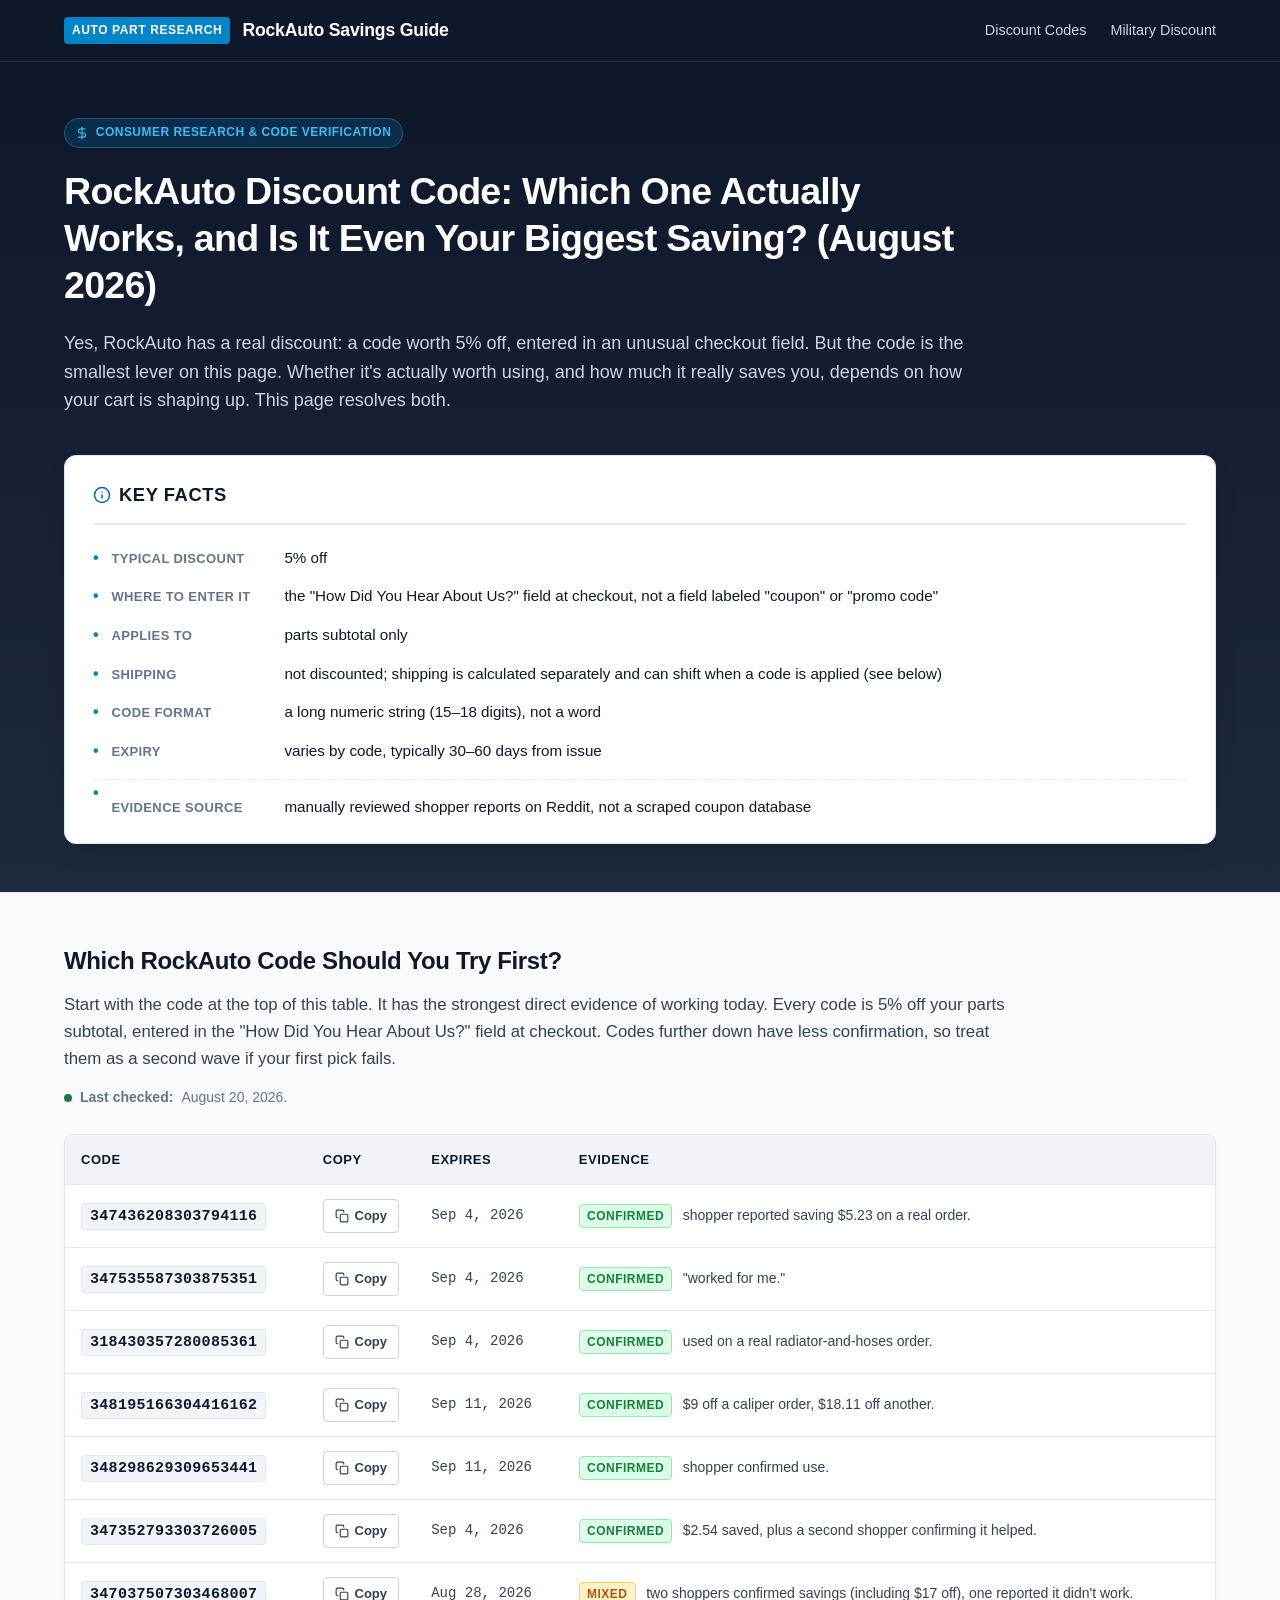
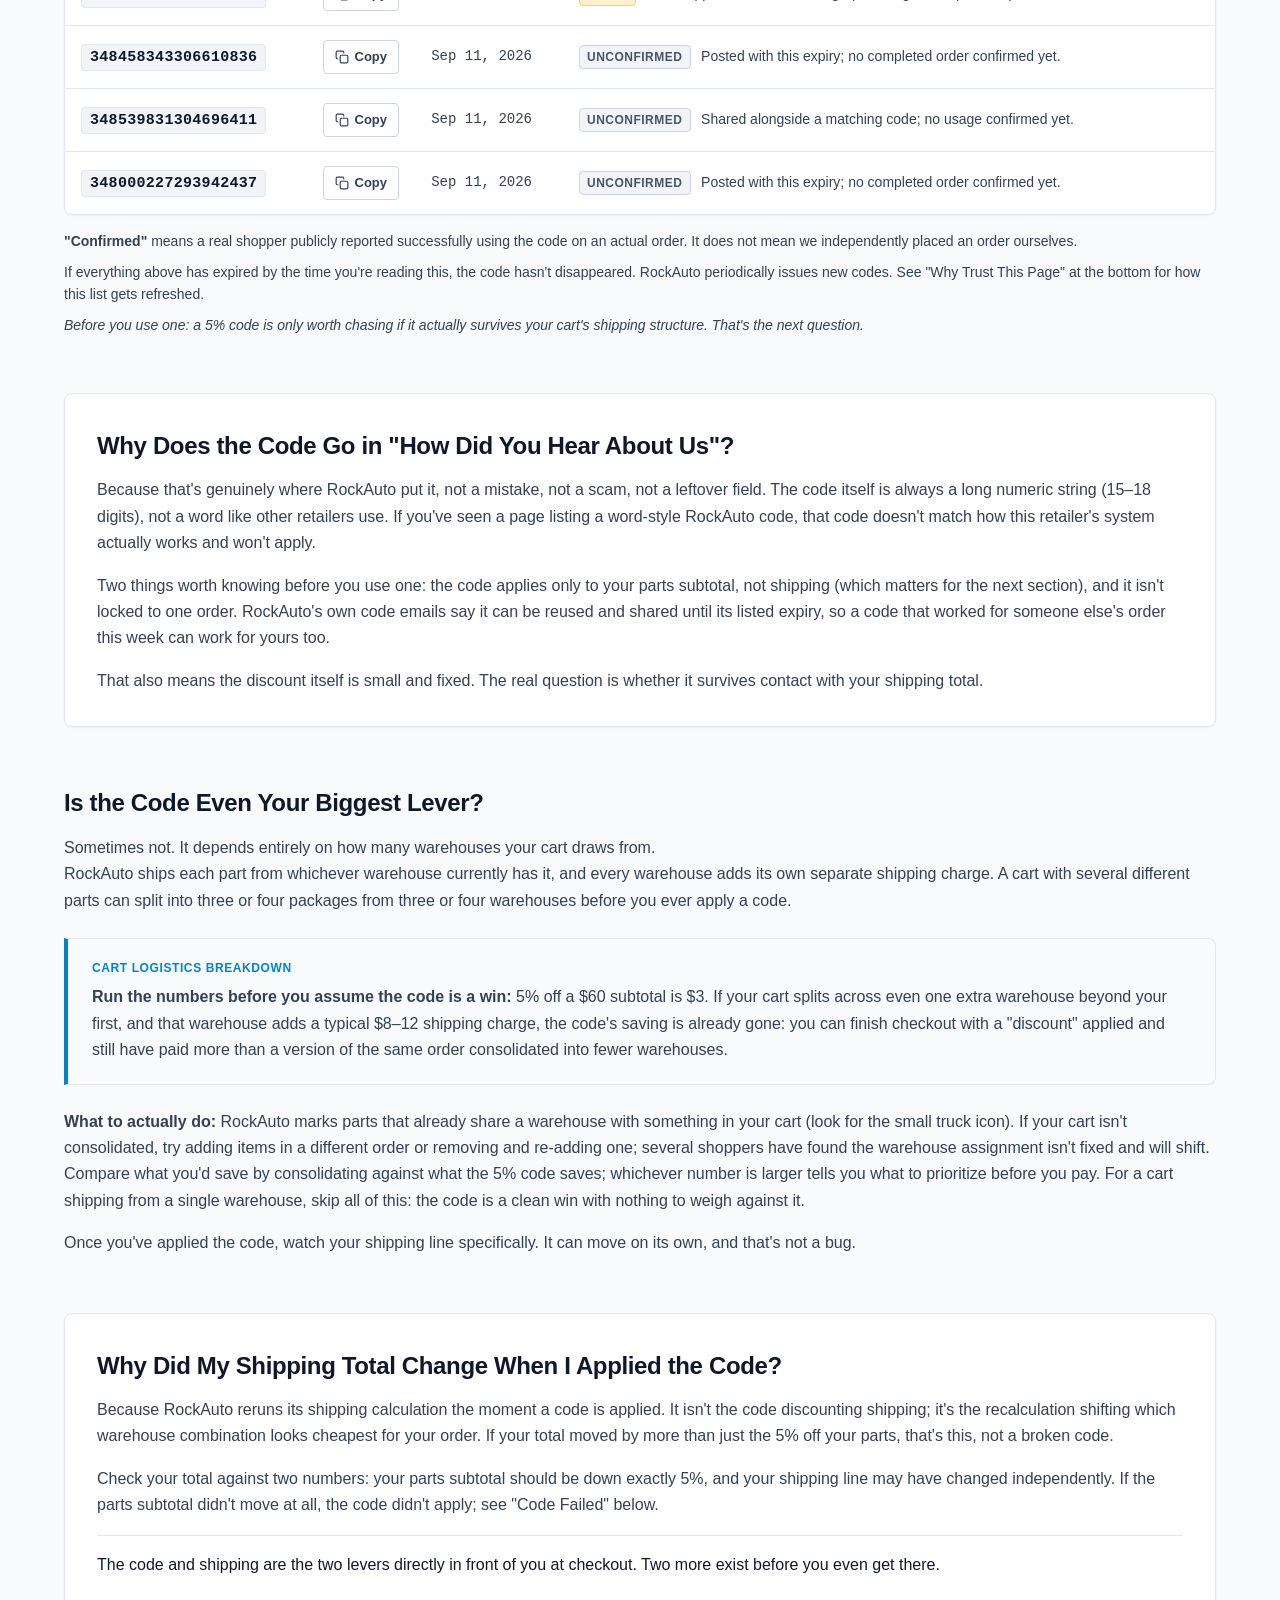
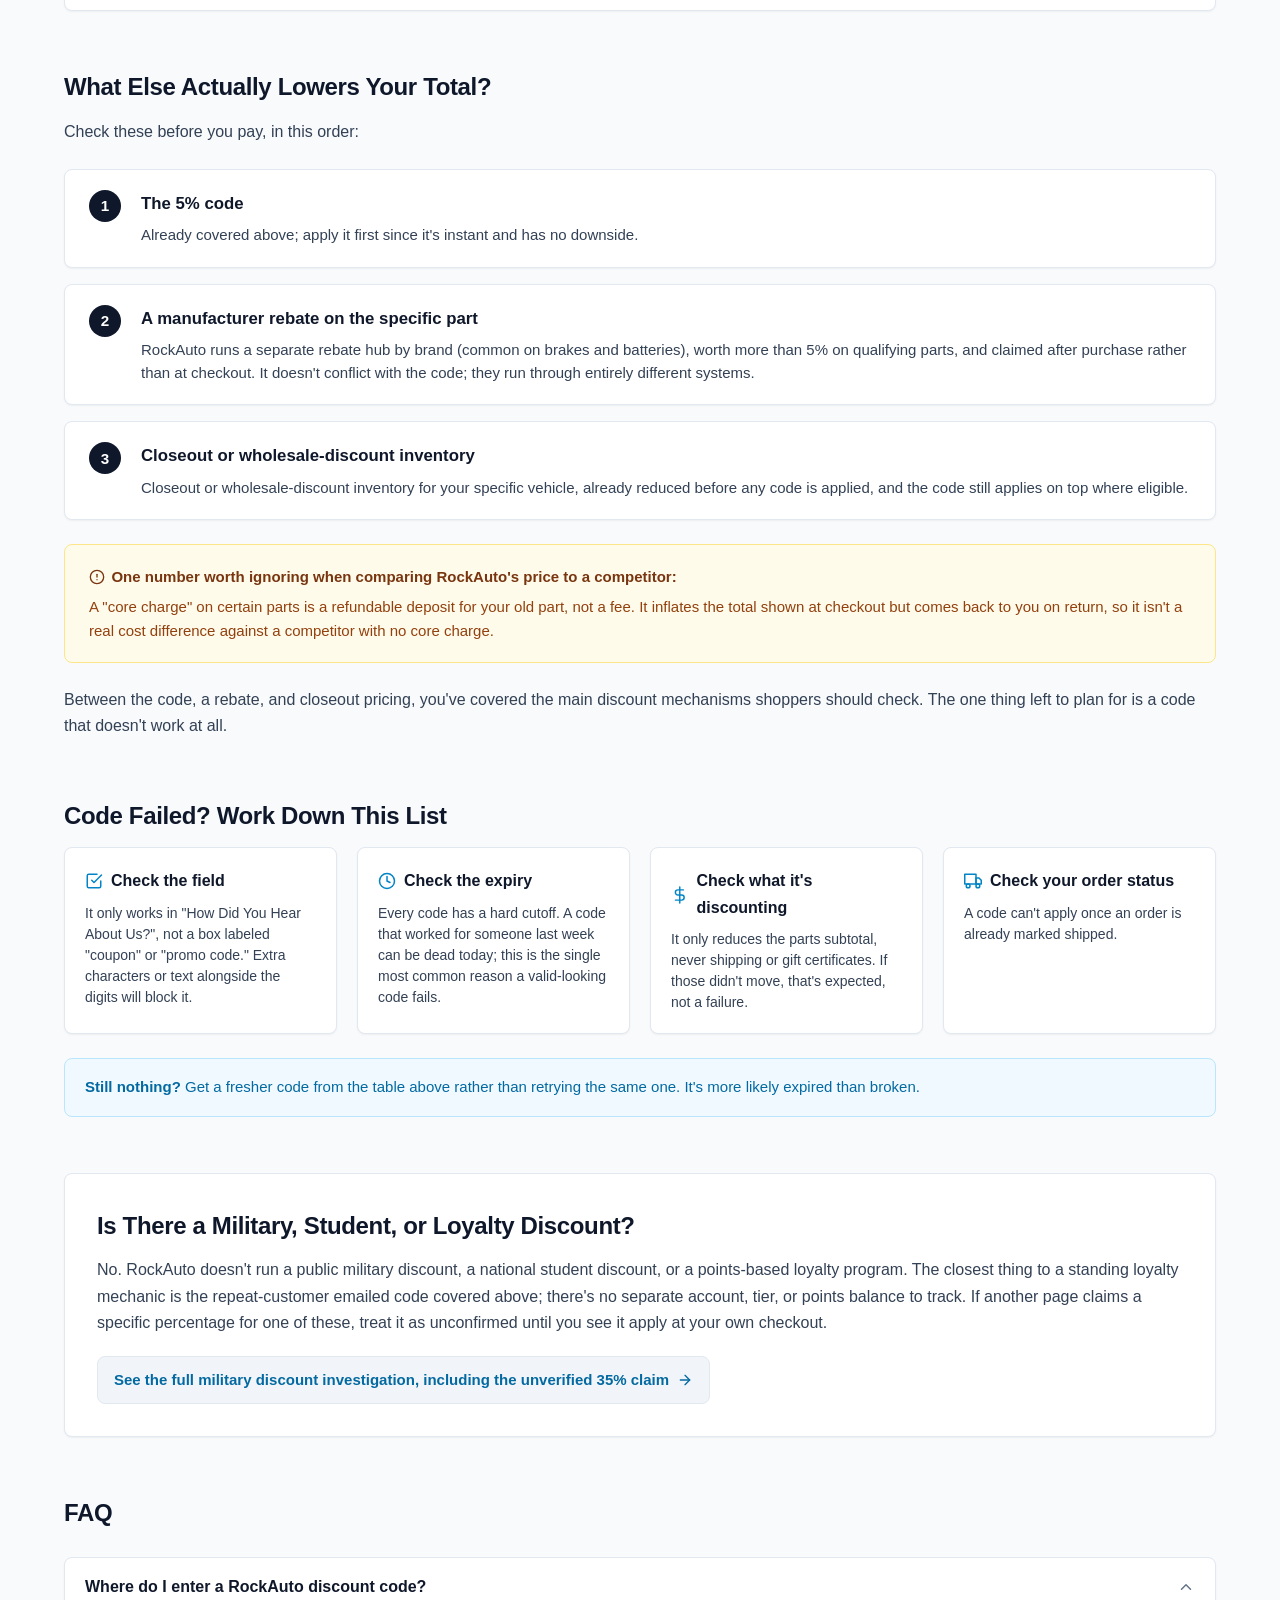
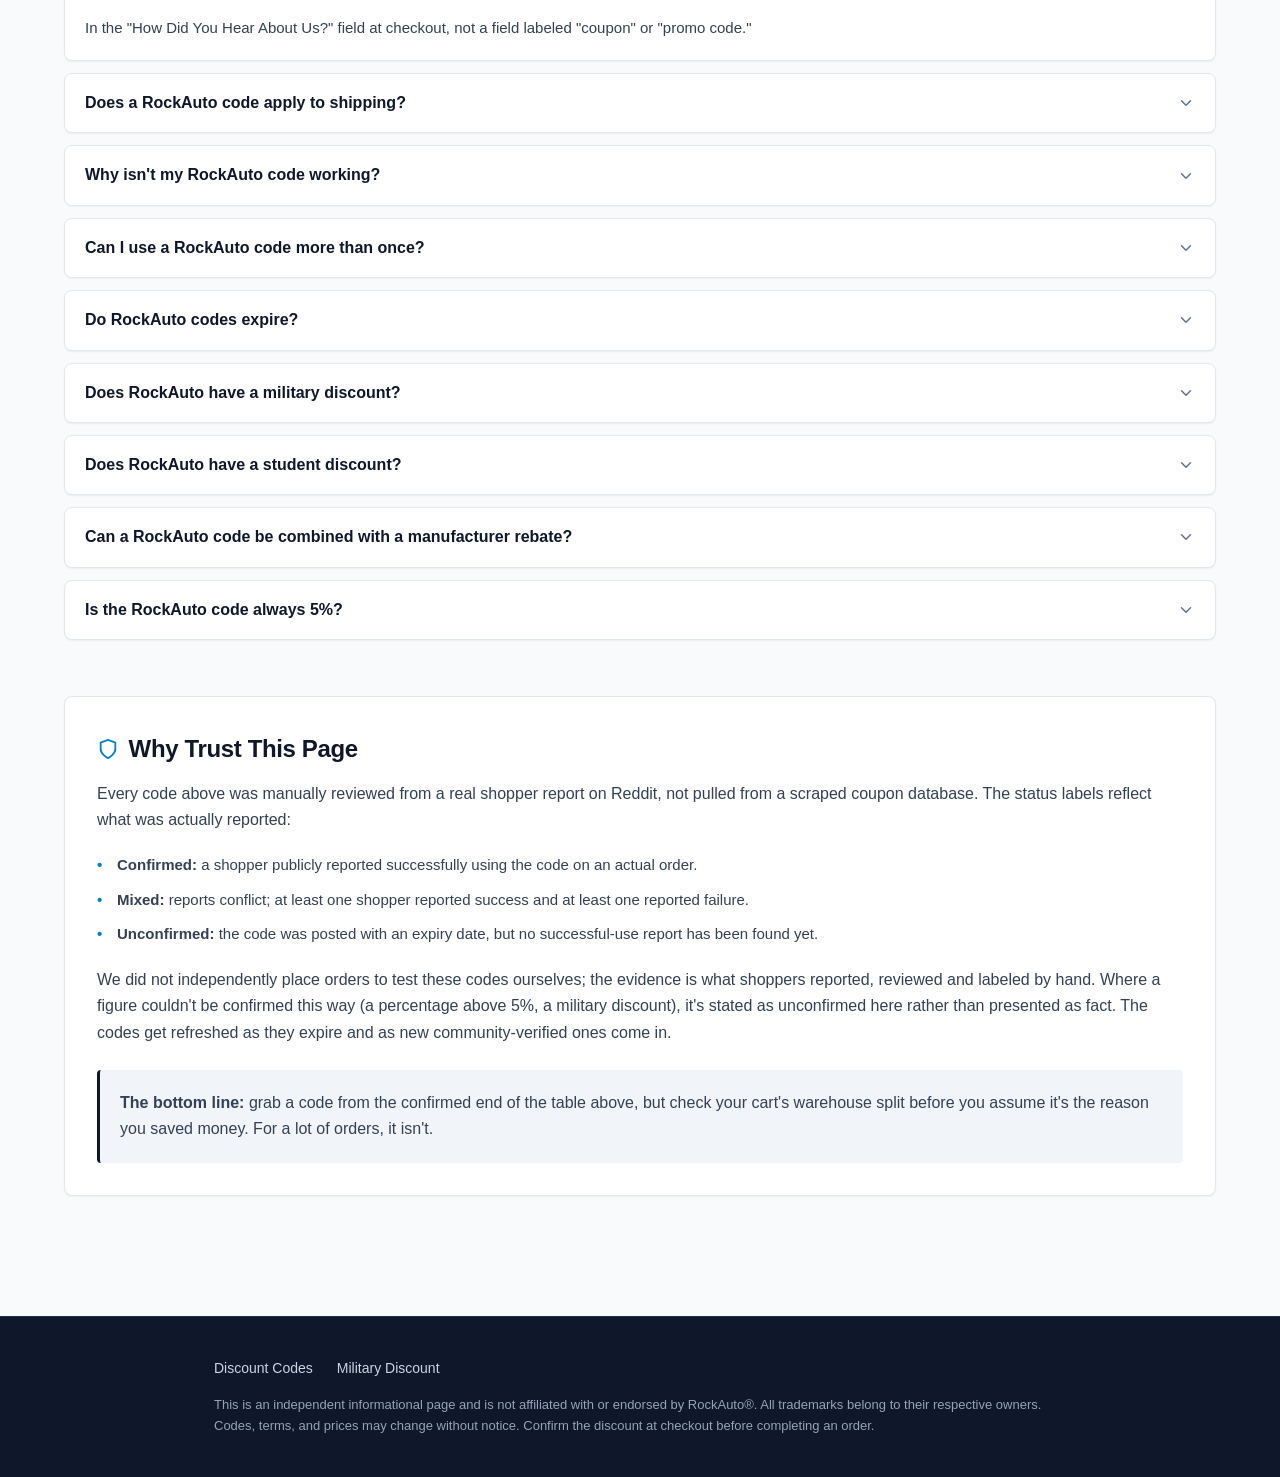
==== index.html @ c4b2e715 "SEO audit fixes: add homepage-military bidirectional nav/footer/contextual links, Article schema aut" ====
<!DOCTYPE html>
<html lang="en">
<head>
  <meta charset="UTF-8">
  <meta name="viewport" content="width=device-width, initial-scale=1.0">
  <title>RockAuto Discount Code: Which One Actually Works, and Is It Even Your Biggest Saving? (August 2026)</title>
  <meta name="description" content="Manually reviewed RockAuto 5% discount codes, checkout redemption instructions, shipping calculation impacts, and warehouse consolidation savings.">
  <link rel="canonical" href="https://rockatoscupons.us/">
  <link rel="icon" type="image/svg+xml" href="favicon/favicon.svg">
  <link rel="manifest" href="favicon/site.webmanifest">
  <meta property="og:type" content="article">
  <meta property="og:title" content="RockAuto Discount Code: Which One Actually Works, and Is It Even Your Biggest Saving? (August 2026)">
  <meta property="og:description" content="Manually reviewed RockAuto 5% discount codes, checkout instructions, shipping calculation impacts, and warehouse consolidation savings.">
  <meta property="og:url" content="https://rockatoscupons.us/">
  <meta property="og:site_name" content="RockAuto Savings Research">
  <link rel="stylesheet" href="css/style.css">
  <script type="application/ld+json">
  {
    "@context": "https://schema.org",
    "@graph": [
      {
        "@type": "Article",
        "headline": "RockAuto Discount Code: Which One Actually Works, and Is It Even Your Biggest Saving? (August 2026)",
        "description": "Yes, RockAuto has a real discount: a code worth 5% off, entered in an unusual checkout field. But the code is the smallest lever on this page. Whether it's actually worth using, and how much it really saves you, depends on how your cart is shaping up.",
        "datePublished": "2026-08-20",
        "dateModified": "2026-08-20",
        "mainEntityOfPage": {
          "@type": "WebPage",
          "@id": "https://rockatoscupons.us/"
        },
        "author": {
          "@type": "Organization",
          "name": "RockAuto Savings Research"
        },
        "publisher": {
          "@type": "Organization",
          "name": "RockAuto Savings Research"
        }
      },
      {
        "@type": "FAQPage",
        "mainEntity": [
          {
            "@type": "Question",
            "name": "Where do I enter a RockAuto discount code?",
            "acceptedAnswer": {
              "@type": "Answer",
              "text": "In the \"How Did You Hear About Us?\" field at checkout, not a field labeled \"coupon\" or \"promo code.\""
            }
          },
          {
            "@type": "Question",
            "name": "Does a RockAuto code apply to shipping?",
            "acceptedAnswer": {
              "@type": "Answer",
              "text": "No. It discounts the parts subtotal only; shipping is calculated separately and can change independently when a code is applied."
            }
          },
          {
            "@type": "Question",
            "name": "Why isn't my RockAuto code working?",
            "acceptedAnswer": {
              "@type": "Answer",
              "text": "Usually because it's expired or was typed into the wrong field. See \"Code Failed\" above for the full checklist."
            }
          },
          {
            "@type": "Question",
            "name": "Can I use a RockAuto code more than once?",
            "acceptedAnswer": {
              "@type": "Answer",
              "text": "Yes, based on RockAuto's own code emails, a code isn't locked to one order or one recipient. It can be reused and shared until it expires."
            }
          },
          {
            "@type": "Question",
            "name": "Do RockAuto codes expire?",
            "acceptedAnswer": {
              "@type": "Answer",
              "text": "Yes. Every code has its own expiry date, typically 30–60 days from issue. See the table above for current dates."
            }
          },
          {
            "@type": "Question",
            "name": "Does RockAuto have a military discount?",
            "acceptedAnswer": {
              "@type": "Answer",
              "text": "No public, standing military discount is confirmed at this time."
            }
          },
          {
            "@type": "Question",
            "name": "Does RockAuto have a student discount?",
            "acceptedAnswer": {
              "@type": "Answer",
              "text": "No national student discount is confirmed at this time."
            }
          },
          {
            "@type": "Question",
            "name": "Can a RockAuto code be combined with a manufacturer rebate?",
            "acceptedAnswer": {
              "@type": "Answer",
              "text": "Yes. They run through separate systems, so using one doesn't block the other."
            }
          },
          {
            "@type": "Question",
            "name": "Is the RockAuto code always 5%?",
            "acceptedAnswer": {
              "@type": "Answer",
              "text": "The codes documented on this page are typically 5% off; that's held true in every case with direct confirmation so far. Higher figures circulating elsewhere haven't held up at actual checkout."
            }
          }
        ]
      }
    ]
  }
  </script>
</head>
<body>
  <header class="site-header">
    <div class="header-inner container">
      <a href="/" class="site-brand">
        <span class="brand-badge">Auto Part Research</span>
        <span class="brand-name">RockAuto Savings Guide</span>
      </a>
      <nav class="site-nav-links" aria-label="Main Navigation">
        <a href="/">Discount Codes</a>
        <a href="/military-discount/">Military Discount</a>
      </nav>
    </div>
  </header>

  <section class="hero-section">
    <div class="container hero-container">
      <div class="hero-header">
        <div class="topic-pill">
          <svg width="14" height="14" viewBox="0 0 24 24" fill="none" stroke="currentColor" stroke-width="2" stroke-linecap="round" stroke-linejoin="round" aria-hidden="true"><path d="M12 2v20M17 5H9.5a3.5 3.5 0 0 0 0 7h5a3.5 3.5 0 0 1 0 7H6"/></svg>
          Consumer Research &amp; Code Verification
        </div>
        <h1 class="hero-title">RockAuto Discount Code: Which One Actually Works, and Is It Even Your Biggest Saving? (August 2026)</h1>
        <p class="hero-lead">
          Yes, RockAuto has a real discount: a code worth 5% off, entered in an unusual checkout field. But the code is the smallest lever on this page. Whether it's actually worth using, and how much it really saves you, depends on how your cart is shaping up. This page resolves both.
        </p>
      </div>

      <div class="key-facts-panel">
        <div class="panel-header">
          <svg width="18" height="18" viewBox="0 0 24 24" fill="none" stroke="currentColor" stroke-width="2" stroke-linecap="round" stroke-linejoin="round" aria-hidden="true"><circle cx="12" cy="12" r="10"/><line x1="12" y1="16" x2="12" y2="12"/><line x1="12" y1="8" x2="12.01" y2="8"/></svg>
          <h2>Key Facts</h2>
        </div>
        <div class="facts-grid">
          <div class="fact-item">
            <span class="fact-label">Typical discount</span>
            <span class="fact-value">5% off</span>
          </div>
          <div class="fact-item">
            <span class="fact-label">Where to enter it</span>
            <span class="fact-value">the "How Did You Hear About Us?" field at checkout, not a field labeled "coupon" or "promo code"</span>
          </div>
          <div class="fact-item">
            <span class="fact-label">Applies to</span>
            <span class="fact-value">parts subtotal only</span>
          </div>
          <div class="fact-item">
            <span class="fact-label">Shipping</span>
            <span class="fact-value">not discounted; shipping is calculated separately and can shift when a code is applied (see below)</span>
          </div>
          <div class="fact-item">
            <span class="fact-label">Code format</span>
            <span class="fact-value">a long numeric string (15–18 digits), not a word</span>
          </div>
          <div class="fact-item">
            <span class="fact-label">Expiry</span>
            <span class="fact-value">varies by code, typically 30–60 days from issue</span>
          </div>
          <div class="fact-item fact-full">
            <span class="fact-label">Evidence source</span>
            <span class="fact-value">manually reviewed shopper reports on Reddit, not a scraped coupon database</span>
          </div>
        </div>
      </div>
    </div>
  </section>

  <main class="page-content container">
    <section class="content-block">
      <div class="section-heading">
        <h2>Which RockAuto Code Should You Try First?</h2>
        <p class="section-lead">
          Start with the code at the top of this table. It has the strongest direct evidence of working today. Every code is 5% off your parts subtotal, entered in the "How Did You Hear About Us?" field at checkout. Codes further down have less confirmation, so treat them as a second wave if your first pick fails.
        </p>
        <div class="meta-status-bar">
          <span class="status-indicator"></span>
          <strong>Last checked:</strong> August 20, 2026.
        </div>
      </div>

      <div class="table-card">
        <div class="table-responsive">
          <table class="data-table">
            <thead>
              <tr>
                <th scope="col" class="col-code">Code</th>
                <th scope="col" class="col-action">Copy</th>
                <th scope="col" class="col-expires">Expires</th>
                <th scope="col" class="col-evidence">Evidence</th>
              </tr>
            </thead>
            <tbody>
              <tr>
                <td class="cell-code"><span class="code-badge">347436208303794116</span></td>
                <td class="cell-action">
                  <button type="button" class="btn-copy" data-code="347436208303794116" aria-label="Copy code 347436208303794116">
                    <svg width="14" height="14" viewBox="0 0 24 24" fill="none" stroke="currentColor" stroke-width="2" stroke-linecap="round" stroke-linejoin="round" aria-hidden="true"><rect x="9" y="9" width="13" height="13" rx="2" ry="2"/><path d="M5 15H4a2 2 0 0 1-2-2V4a2 2 0 0 1 2-2h9a2 2 0 0 1 2 2v1"/></svg>
                    <span>Copy</span>
                  </button>
                </td>
                <td class="cell-expires">Sep 4, 2026</td>
                <td class="cell-evidence">
                  <span class="status-pill status-confirmed">Confirmed</span>
                  <span class="evidence-text">shopper reported saving $5.23 on a real order.</span>
                </td>
              </tr>
              <tr>
                <td class="cell-code"><span class="code-badge">347535587303875351</span></td>
                <td class="cell-action">
                  <button type="button" class="btn-copy" data-code="347535587303875351" aria-label="Copy code 347535587303875351">
                    <svg width="14" height="14" viewBox="0 0 24 24" fill="none" stroke="currentColor" stroke-width="2" stroke-linecap="round" stroke-linejoin="round" aria-hidden="true"><rect x="9" y="9" width="13" height="13" rx="2" ry="2"/><path d="M5 15H4a2 2 0 0 1-2-2V4a2 2 0 0 1 2-2h9a2 2 0 0 1 2 2v1"/></svg>
                    <span>Copy</span>
                  </button>
                </td>
                <td class="cell-expires">Sep 4, 2026</td>
                <td class="cell-evidence">
                  <span class="status-pill status-confirmed">Confirmed</span>
                  <span class="evidence-text">"worked for me."</span>
                </td>
              </tr>
              <tr>
                <td class="cell-code"><span class="code-badge">318430357280085361</span></td>
                <td class="cell-action">
                  <button type="button" class="btn-copy" data-code="318430357280085361" aria-label="Copy code 318430357280085361">
                    <svg width="14" height="14" viewBox="0 0 24 24" fill="none" stroke="currentColor" stroke-width="2" stroke-linecap="round" stroke-linejoin="round" aria-hidden="true"><rect x="9" y="9" width="13" height="13" rx="2" ry="2"/><path d="M5 15H4a2 2 0 0 1-2-2V4a2 2 0 0 1 2-2h9a2 2 0 0 1 2 2v1"/></svg>
                    <span>Copy</span>
                  </button>
                </td>
                <td class="cell-expires">Sep 4, 2026</td>
                <td class="cell-evidence">
                  <span class="status-pill status-confirmed">Confirmed</span>
                  <span class="evidence-text">used on a real radiator-and-hoses order.</span>
                </td>
              </tr>
              <tr>
                <td class="cell-code"><span class="code-badge">348195166304416162</span></td>
                <td class="cell-action">
                  <button type="button" class="btn-copy" data-code="348195166304416162" aria-label="Copy code 348195166304416162">
                    <svg width="14" height="14" viewBox="0 0 24 24" fill="none" stroke="currentColor" stroke-width="2" stroke-linecap="round" stroke-linejoin="round" aria-hidden="true"><rect x="9" y="9" width="13" height="13" rx="2" ry="2"/><path d="M5 15H4a2 2 0 0 1-2-2V4a2 2 0 0 1 2-2h9a2 2 0 0 1 2 2v1"/></svg>
                    <span>Copy</span>
                  </button>
                </td>
                <td class="cell-expires">Sep 11, 2026</td>
                <td class="cell-evidence">
                  <span class="status-pill status-confirmed">Confirmed</span>
                  <span class="evidence-text">$9 off a caliper order, $18.11 off another.</span>
                </td>
              </tr>
              <tr>
                <td class="cell-code"><span class="code-badge">348298629309653441</span></td>
                <td class="cell-action">
                  <button type="button" class="btn-copy" data-code="348298629309653441" aria-label="Copy code 348298629309653441">
                    <svg width="14" height="14" viewBox="0 0 24 24" fill="none" stroke="currentColor" stroke-width="2" stroke-linecap="round" stroke-linejoin="round" aria-hidden="true"><rect x="9" y="9" width="13" height="13" rx="2" ry="2"/><path d="M5 15H4a2 2 0 0 1-2-2V4a2 2 0 0 1 2-2h9a2 2 0 0 1 2 2v1"/></svg>
                    <span>Copy</span>
                  </button>
                </td>
                <td class="cell-expires">Sep 11, 2026</td>
                <td class="cell-evidence">
                  <span class="status-pill status-confirmed">Confirmed</span>
                  <span class="evidence-text">shopper confirmed use.</span>
                </td>
              </tr>
              <tr>
                <td class="cell-code"><span class="code-badge">347352793303726005</span></td>
                <td class="cell-action">
                  <button type="button" class="btn-copy" data-code="347352793303726005" aria-label="Copy code 347352793303726005">
                    <svg width="14" height="14" viewBox="0 0 24 24" fill="none" stroke="currentColor" stroke-width="2" stroke-linecap="round" stroke-linejoin="round" aria-hidden="true"><rect x="9" y="9" width="13" height="13" rx="2" ry="2"/><path d="M5 15H4a2 2 0 0 1-2-2V4a2 2 0 0 1 2-2h9a2 2 0 0 1 2 2v1"/></svg>
                    <span>Copy</span>
                  </button>
                </td>
                <td class="cell-expires">Sep 4, 2026</td>
                <td class="cell-evidence">
                  <span class="status-pill status-confirmed">Confirmed</span>
                  <span class="evidence-text">$2.54 saved, plus a second shopper confirming it helped.</span>
                </td>
              </tr>
              <tr>
                <td class="cell-code"><span class="code-badge">347037507303468007</span></td>
                <td class="cell-action">
                  <button type="button" class="btn-copy" data-code="347037507303468007" aria-label="Copy code 347037507303468007">
                    <svg width="14" height="14" viewBox="0 0 24 24" fill="none" stroke="currentColor" stroke-width="2" stroke-linecap="round" stroke-linejoin="round" aria-hidden="true"><rect x="9" y="9" width="13" height="13" rx="2" ry="2"/><path d="M5 15H4a2 2 0 0 1-2-2V4a2 2 0 0 1 2-2h9a2 2 0 0 1 2 2v1"/></svg>
                    <span>Copy</span>
                  </button>
                </td>
                <td class="cell-expires">Aug 28, 2026</td>
                <td class="cell-evidence">
                  <span class="status-pill status-mixed">Mixed</span>
                  <span class="evidence-text">two shoppers confirmed savings (including $17 off), one reported it didn't work.</span>
                </td>
              </tr>
              <tr>
                <td class="cell-code"><span class="code-badge">348458343306610836</span></td>
                <td class="cell-action">
                  <button type="button" class="btn-copy" data-code="348458343306610836" aria-label="Copy code 348458343306610836">
                    <svg width="14" height="14" viewBox="0 0 24 24" fill="none" stroke="currentColor" stroke-width="2" stroke-linecap="round" stroke-linejoin="round" aria-hidden="true"><rect x="9" y="9" width="13" height="13" rx="2" ry="2"/><path d="M5 15H4a2 2 0 0 1-2-2V4a2 2 0 0 1 2-2h9a2 2 0 0 1 2 2v1"/></svg>
                    <span>Copy</span>
                  </button>
                </td>
                <td class="cell-expires">Sep 11, 2026</td>
                <td class="cell-evidence">
                  <span class="status-pill status-unconfirmed">Unconfirmed</span>
                  <span class="evidence-text">Posted with this expiry; no completed order confirmed yet.</span>
                </td>
              </tr>
              <tr>
                <td class="cell-code"><span class="code-badge">348539831304696411</span></td>
                <td class="cell-action">
                  <button type="button" class="btn-copy" data-code="348539831304696411" aria-label="Copy code 348539831304696411">
                    <svg width="14" height="14" viewBox="0 0 24 24" fill="none" stroke="currentColor" stroke-width="2" stroke-linecap="round" stroke-linejoin="round" aria-hidden="true"><rect x="9" y="9" width="13" height="13" rx="2" ry="2"/><path d="M5 15H4a2 2 0 0 1-2-2V4a2 2 0 0 1 2-2h9a2 2 0 0 1 2 2v1"/></svg>
                    <span>Copy</span>
                  </button>
                </td>
                <td class="cell-expires">Sep 11, 2026</td>
                <td class="cell-evidence">
                  <span class="status-pill status-unconfirmed">Unconfirmed</span>
                  <span class="evidence-text">Shared alongside a matching code; no usage confirmed yet.</span>
                </td>
              </tr>
              <tr>
                <td class="cell-code"><span class="code-badge">348000227293942437</span></td>
                <td class="cell-action">
                  <button type="button" class="btn-copy" data-code="348000227293942437" aria-label="Copy code 348000227293942437">
                    <svg width="14" height="14" viewBox="0 0 24 24" fill="none" stroke="currentColor" stroke-width="2" stroke-linecap="round" stroke-linejoin="round" aria-hidden="true"><rect x="9" y="9" width="13" height="13" rx="2" ry="2"/><path d="M5 15H4a2 2 0 0 1-2-2V4a2 2 0 0 1 2-2h9a2 2 0 0 1 2 2v1"/></svg>
                    <span>Copy</span>
                  </button>
                </td>
                <td class="cell-expires">Sep 11, 2026</td>
                <td class="cell-evidence">
                  <span class="status-pill status-unconfirmed">Unconfirmed</span>
                  <span class="evidence-text">Posted with this expiry; no completed order confirmed yet.</span>
                </td>
              </tr>
            </tbody>
          </table>
        </div>
      </div>

      <div class="table-footnote">
        <p><strong>"Confirmed"</strong> means a real shopper publicly reported successfully using the code on an actual order. It does not mean we independently placed an order ourselves.</p>
        <p>If everything above has expired by the time you're reading this, the code hasn't disappeared. RockAuto periodically issues new codes. See "Why Trust This Page" at the bottom for how this list gets refreshed.</p>
        <p><em>Before you use one: a 5% code is only worth chasing if it actually survives your cart's shipping structure. That's the next question.</em></p>
      </div>
    </section>

    <section class="content-block editorial-panel">
      <h2>Why Does the Code Go in "How Did You Hear About Us"?</h2>
      <p>Because that's genuinely where RockAuto put it, not a mistake, not a scam, not a leftover field. The code itself is always a long numeric string (15–18 digits), not a word like other retailers use. If you've seen a page listing a word-style RockAuto code, that code doesn't match how this retailer's system actually works and won't apply.</p>
      <p>Two things worth knowing before you use one: the code applies only to your parts subtotal, not shipping (which matters for the next section), and it isn't locked to one order. RockAuto's own code emails say it can be reused and shared until its listed expiry, so a code that worked for someone else's order this week can work for yours too.</p>
      <p>That also means the discount itself is small and fixed. The real question is whether it survives contact with your shipping total.</p>
    </section>

    <section class="content-block">
      <h2>Is the Code Even Your Biggest Lever?</h2>
      <p>Sometimes not. It depends entirely on how many warehouses your cart draws from.</p>
      <p>RockAuto ships each part from whichever warehouse currently has it, and every warehouse adds its own separate shipping charge. A cart with several different parts can split into three or four packages from three or four warehouses before you ever apply a code.</p>

      <div class="calculation-callout">
        <div class="calc-badge">Cart Logistics Breakdown</div>
        <p><strong>Run the numbers before you assume the code is a win:</strong> 5% off a $60 subtotal is $3. If your cart splits across even one extra warehouse beyond your first, and that warehouse adds a typical $8–12 shipping charge, the code's saving is already gone: you can finish checkout with a "discount" applied and still have paid more than a version of the same order consolidated into fewer warehouses.</p>
      </div>

      <div class="editorial-subpanel">
        <p><strong>What to actually do:</strong> RockAuto marks parts that already share a warehouse with something in your cart (look for the small truck icon). If your cart isn't consolidated, try adding items in a different order or removing and re-adding one; several shoppers have found the warehouse assignment isn't fixed and will shift. Compare what you'd save by consolidating against what the 5% code saves; whichever number is larger tells you what to prioritize before you pay. For a cart shipping from a single warehouse, skip all of this: the code is a clean win with nothing to weigh against it.</p>
        <p>Once you've applied the code, watch your shipping line specifically. It can move on its own, and that's not a bug.</p>
      </div>
    </section>

    <section class="content-block editorial-panel">
      <h2>Why Did My Shipping Total Change When I Applied the Code?</h2>
      <p>Because RockAuto reruns its shipping calculation the moment a code is applied. It isn't the code discounting shipping; it's the recalculation shifting which warehouse combination looks cheapest for your order. If your total moved by more than just the 5% off your parts, that's this, not a broken code.</p>
      <p>Check your total against two numbers: your parts subtotal should be down exactly 5%, and your shipping line may have changed independently. If the parts subtotal didn't move at all, the code didn't apply; see "Code Failed" below.</p>
      <p class="section-transition">The code and shipping are the two levers directly in front of you at checkout. Two more exist before you even get there.</p>
    </section>

    <section class="content-block">
      <h2>What Else Actually Lowers Your Total?</h2>
      <p>Check these before you pay, in this order:</p>
      
      <div class="priority-list">
        <div class="priority-card">
          <div class="priority-num">1</div>
          <div class="priority-body">
            <h3>The 5% code</h3>
            <p>Already covered above; apply it first since it's instant and has no downside.</p>
          </div>
        </div>

        <div class="priority-card">
          <div class="priority-num">2</div>
          <div class="priority-body">
            <h3>A manufacturer rebate on the specific part</h3>
            <p>RockAuto runs a separate rebate hub by brand (common on brakes and batteries), worth more than 5% on qualifying parts, and claimed after purchase rather than at checkout. It doesn't conflict with the code; they run through entirely different systems.</p>
          </div>
        </div>

        <div class="priority-card">
          <div class="priority-num">3</div>
          <div class="priority-body">
            <h3>Closeout or wholesale-discount inventory</h3>
            <p>Closeout or wholesale-discount inventory for your specific vehicle, already reduced before any code is applied, and the code still applies on top where eligible.</p>
          </div>
        </div>
      </div>

      <div class="note-box">
        <div class="note-title">
          <svg width="16" height="16" viewBox="0 0 24 24" fill="none" stroke="currentColor" stroke-width="2" stroke-linecap="round" stroke-linejoin="round" aria-hidden="true"><circle cx="12" cy="12" r="10"/><line x1="12" y1="8" x2="12" y2="12"/><line x1="12" y1="16" x2="12.01" y2="16"/></svg>
          One number worth ignoring when comparing RockAuto's price to a competitor:
        </div>
        <p>A "core charge" on certain parts is a refundable deposit for your old part, not a fee. It inflates the total shown at checkout but comes back to you on return, so it isn't a real cost difference against a competitor with no core charge.</p>
      </div>

      <p class="mt-4">Between the code, a rebate, and closeout pricing, you've covered the main discount mechanisms shoppers should check. The one thing left to plan for is a code that doesn't work at all.</p>
    </section>

    <section class="content-block">
      <h2>Code Failed? Work Down This List</h2>
      
      <div class="troubleshooting-grid">
        <div class="troubleshoot-card">
          <div class="troubleshoot-header">
            <svg width="18" height="18" viewBox="0 0 24 24" fill="none" stroke="currentColor" stroke-width="2" stroke-linecap="round" stroke-linejoin="round" aria-hidden="true"><polyline points="9 11 12 14 22 4"/><path d="M21 12v7a2 2 0 0 1-2 2H5a2 2 0 0 1-2-2V5a2 2 0 0 1 2-2h11"/></svg>
            <h3>Check the field</h3>
          </div>
          <p>It only works in "How Did You Hear About Us?", not a box labeled "coupon" or "promo code." Extra characters or text alongside the digits will block it.</p>
        </div>

        <div class="troubleshoot-card">
          <div class="troubleshoot-header">
            <svg width="18" height="18" viewBox="0 0 24 24" fill="none" stroke="currentColor" stroke-width="2" stroke-linecap="round" stroke-linejoin="round" aria-hidden="true"><circle cx="12" cy="12" r="10"/><polyline points="12 6 12 12 16 14"/></svg>
            <h3>Check the expiry</h3>
          </div>
          <p>Every code has a hard cutoff. A code that worked for someone last week can be dead today; this is the single most common reason a valid-looking code fails.</p>
        </div>

        <div class="troubleshoot-card">
          <div class="troubleshoot-header">
            <svg width="18" height="18" viewBox="0 0 24 24" fill="none" stroke="currentColor" stroke-width="2" stroke-linecap="round" stroke-linejoin="round" aria-hidden="true"><line x1="12" y1="1" x2="12" y2="23"/><path d="M17 5H9.5a3.5 3.5 0 0 0 0 7h5a3.5 3.5 0 0 1 0 7H6"/></svg>
            <h3>Check what it's discounting</h3>
          </div>
          <p>It only reduces the parts subtotal, never shipping or gift certificates. If those didn't move, that's expected, not a failure.</p>
        </div>

        <div class="troubleshoot-card">
          <div class="troubleshoot-header">
            <svg width="18" height="18" viewBox="0 0 24 24" fill="none" stroke="currentColor" stroke-width="2" stroke-linecap="round" stroke-linejoin="round" aria-hidden="true"><rect x="1" y="3" width="15" height="13"/><polygon points="16 8 20 8 23 11 23 16 16 16 16 8"/><circle cx="5.5" cy="18.5" r="2.5"/><circle cx="18.5" cy="18.5" r="2.5"/></svg>
            <h3>Check your order status</h3>
          </div>
          <p>A code can't apply once an order is already marked shipped.</p>
        </div>
      </div>

      <div class="fallback-callout">
        <p><strong>Still nothing?</strong> Get a fresher code from the table above rather than retrying the same one. It's more likely expired than broken.</p>
      </div>
    </section>

    <section class="content-block editorial-panel">
      <h2>Is There a Military, Student, or Loyalty Discount?</h2>
      <p>No. RockAuto doesn't run a public military discount, a national student discount, or a points-based loyalty program. The closest thing to a standing loyalty mechanic is the repeat-customer emailed code covered above; there's no separate account, tier, or points balance to track. If another page claims a specific percentage for one of these, treat it as unconfirmed until you see it apply at your own checkout.</p>
      <div class="inline-cta-panel">
        <a href="/military-discount/" class="editorial-link-btn">
          <span>See the full military discount investigation, including the unverified 35% claim</span>
          <svg width="16" height="16" viewBox="0 0 24 24" fill="none" stroke="currentColor" stroke-width="2" stroke-linecap="round" stroke-linejoin="round" aria-hidden="true"><line x1="5" y1="12" x2="19" y2="12"/><polyline points="12 5 19 12 12 19"/></svg>
        </a>
      </div>
    </section>

    <section class="content-block">
      <div class="section-heading">
        <h2>FAQ</h2>
      </div>
      <div class="faq-accordion">
        <details class="faq-item" open>
          <summary class="faq-question">
            <span>Where do I enter a RockAuto discount code?</span>
            <svg class="faq-chevron" width="18" height="18" viewBox="0 0 24 24" fill="none" stroke="currentColor" stroke-width="2" stroke-linecap="round" stroke-linejoin="round" aria-hidden="true"><polyline points="6 9 12 15 18 9"/></svg>
          </summary>
          <div class="faq-answer">
            <p>In the "How Did You Hear About Us?" field at checkout, not a field labeled "coupon" or "promo code."</p>
          </div>
        </details>

        <details class="faq-item">
          <summary class="faq-question">
            <span>Does a RockAuto code apply to shipping?</span>
            <svg class="faq-chevron" width="18" height="18" viewBox="0 0 24 24" fill="none" stroke="currentColor" stroke-width="2" stroke-linecap="round" stroke-linejoin="round" aria-hidden="true"><polyline points="6 9 12 15 18 9"/></svg>
          </summary>
          <div class="faq-answer">
            <p>No. It discounts the parts subtotal only; shipping is calculated separately and can change independently when a code is applied.</p>
          </div>
        </details>

        <details class="faq-item">
          <summary class="faq-question">
            <span>Why isn't my RockAuto code working?</span>
            <svg class="faq-chevron" width="18" height="18" viewBox="0 0 24 24" fill="none" stroke="currentColor" stroke-width="2" stroke-linecap="round" stroke-linejoin="round" aria-hidden="true"><polyline points="6 9 12 15 18 9"/></svg>
          </summary>
          <div class="faq-answer">
            <p>Usually because it's expired or was typed into the wrong field. See "Code Failed" above for the full checklist.</p>
          </div>
        </details>

        <details class="faq-item">
          <summary class="faq-question">
            <span>Can I use a RockAuto code more than once?</span>
            <svg class="faq-chevron" width="18" height="18" viewBox="0 0 24 24" fill="none" stroke="currentColor" stroke-width="2" stroke-linecap="round" stroke-linejoin="round" aria-hidden="true"><polyline points="6 9 12 15 18 9"/></svg>
          </summary>
          <div class="faq-answer">
            <p>Yes, based on RockAuto's own code emails, a code isn't locked to one order or one recipient. It can be reused and shared until it expires.</p>
          </div>
        </details>

        <details class="faq-item">
          <summary class="faq-question">
            <span>Do RockAuto codes expire?</span>
            <svg class="faq-chevron" width="18" height="18" viewBox="0 0 24 24" fill="none" stroke="currentColor" stroke-width="2" stroke-linecap="round" stroke-linejoin="round" aria-hidden="true"><polyline points="6 9 12 15 18 9"/></svg>
          </summary>
          <div class="faq-answer">
            <p>Yes. Every code has its own expiry date, typically 30–60 days from issue. See the table above for current dates.</p>
          </div>
        </details>

        <details class="faq-item">
          <summary class="faq-question">
            <span>Does RockAuto have a military discount?</span>
            <svg class="faq-chevron" width="18" height="18" viewBox="0 0 24 24" fill="none" stroke="currentColor" stroke-width="2" stroke-linecap="round" stroke-linejoin="round" aria-hidden="true"><polyline points="6 9 12 15 18 9"/></svg>
          </summary>
          <div class="faq-answer">
            <p>No public, standing military discount is confirmed at this time.</p>
          </div>
        </details>

        <details class="faq-item">
          <summary class="faq-question">
            <span>Does RockAuto have a student discount?</span>
            <svg class="faq-chevron" width="18" height="18" viewBox="0 0 24 24" fill="none" stroke="currentColor" stroke-width="2" stroke-linecap="round" stroke-linejoin="round" aria-hidden="true"><polyline points="6 9 12 15 18 9"/></svg>
          </summary>
          <div class="faq-answer">
            <p>No national student discount is confirmed at this time.</p>
          </div>
        </details>

        <details class="faq-item">
          <summary class="faq-question">
            <span>Can a RockAuto code be combined with a manufacturer rebate?</span>
            <svg class="faq-chevron" width="18" height="18" viewBox="0 0 24 24" fill="none" stroke="currentColor" stroke-width="2" stroke-linecap="round" stroke-linejoin="round" aria-hidden="true"><polyline points="6 9 12 15 18 9"/></svg>
          </summary>
          <div class="faq-answer">
            <p>Yes. They run through separate systems, so using one doesn't block the other.</p>
          </div>
        </details>

        <details class="faq-item">
          <summary class="faq-question">
            <span>Is the RockAuto code always 5%?</span>
            <svg class="faq-chevron" width="18" height="18" viewBox="0 0 24 24" fill="none" stroke="currentColor" stroke-width="2" stroke-linecap="round" stroke-linejoin="round" aria-hidden="true"><polyline points="6 9 12 15 18 9"/></svg>
          </summary>
          <div class="faq-answer">
            <p>The codes documented on this page are typically 5% off; that's held true in every case with direct confirmation so far. Higher figures circulating elsewhere haven't held up at actual checkout.</p>
          </div>
        </details>
      </div>
    </section>

    <section class="content-block trust-section">
      <div class="trust-header">
        <svg width="22" height="22" viewBox="0 0 24 24" fill="none" stroke="currentColor" stroke-width="2" stroke-linecap="round" stroke-linejoin="round" aria-hidden="true"><path d="M12 22s8-4 8-10V5l-8-3-8 3v7c0 6 8 10 8 10z"/></svg>
        <h2>Why Trust This Page</h2>
      </div>
      <p>Every code above was manually reviewed from a real shopper report on Reddit, not pulled from a scraped coupon database. The status labels reflect what was actually reported:</p>
      
      <ul class="trust-status-list">
        <li><strong>Confirmed:</strong> a shopper publicly reported successfully using the code on an actual order.</li>
        <li><strong>Mixed:</strong> reports conflict; at least one shopper reported success and at least one reported failure.</li>
        <li><strong>Unconfirmed:</strong> the code was posted with an expiry date, but no successful-use report has been found yet.</li>
      </ul>

      <p>We did not independently place orders to test these codes ourselves; the evidence is what shoppers reported, reviewed and labeled by hand. Where a figure couldn't be confirmed this way (a percentage above 5%, a military discount), it's stated as unconfirmed here rather than presented as fact. The codes get refreshed as they expire and as new community-verified ones come in.</p>
      
      <div class="trust-summary-panel">
        <p><strong>The bottom line:</strong> grab a code from the confirmed end of the table above, but check your cart's warehouse split before you assume it's the reason you saved money. For a lot of orders, it isn't.</p>
      </div>
    </section>
  </main>

  <div id="copy-toast" class="copy-toast" role="status" aria-live="polite" aria-atomic="true">
    Code copied to clipboard
  </div>

  <footer class="site-footer">
    <div class="container footer-content">
      <nav class="footer-nav-links" aria-label="Footer Navigation">
        <a href="/">Discount Codes</a>
        <a href="/military-discount/">Military Discount</a>
      </nav>
      <p>This is an independent informational page and is not affiliated with or endorsed by RockAuto®. All trademarks belong to their respective owners. Codes, terms, and prices may change without notice. Confirm the discount at checkout before completing an order.</p>
    </div>
  </footer>

  <script src="js/main.js"></script>
</body>
</html>
---- css/style.css ----
/* RockAuto Savings Research - Shared Architecture */
:root {
  --color-bg: #f8fafc;
  --color-surface: #ffffff;
  --color-surface-subtle: #f1f5f9;
  --color-text-primary: #0f172a;
  --color-text-secondary: #334155;
  --color-text-muted: #64748b;
  --color-border: #e2e8f0;
  --color-border-subtle: #cbd5e1;
  --color-brand-dark: #0f172a;
  --color-brand-blue: #0284c7;
  --color-brand-blue-hover: #0369a1;
  --color-brand-blue-bg: #f0f9ff;
  --color-confirmed-bg: #dcfce7;
  --color-confirmed-text: #15803d;
  --color-confirmed-border: #86efac;
  --color-mixed-bg: #fef3c7;
  --color-mixed-text: #b45309;
  --color-mixed-border: #fcd34d;
  --color-unconfirmed-bg: #f1f5f9;
  --color-unconfirmed-text: #475569;
  --color-unconfirmed-border: #cbd5e1;
  --font-sans: -apple-system, BlinkMacSystemFont, "Segoe UI", Roboto, "Helvetica Neue", Arial, sans-serif;
  --font-mono: ui-monospace, SFMono-Regular, Menlo, Monaco, Consolas, "Liberation Mono", "Courier New", monospace;
  --container-max-width: 1200px;
  --radius-sm: 4px;
  --radius-md: 8px;
  --radius-lg: 12px;
  --shadow-sm: 0 1px 2px 0 rgba(0, 0, 0, 0.05);
}
*, *::before, *::after { box-sizing: border-box; margin: 0; padding: 0; }
body { font-family: var(--font-sans); font-size: 1rem; line-height: 1.65; color: var(--color-text-secondary); background-color: var(--color-bg); -webkit-font-smoothing: antialiased; }
.container { width: 100%; max-width: var(--container-max-width); margin: 0 auto; padding: 0 1.5rem; }
.site-header { background-color: var(--color-brand-dark); color: #ffffff; border-bottom: 1px solid rgba(255, 255, 255, 0.1); padding: 1rem 0; }
.header-inner { display: flex; justify-content: space-between; align-items: center; }
.site-brand { display: flex; align-items: center; gap: 0.75rem; text-decoration: none; color: #ffffff; }
.brand-badge { background-color: var(--color-brand-blue); color: #ffffff; font-size: 0.75rem; font-weight: 700; text-transform: uppercase; letter-spacing: 0.05em; padding: 0.2rem 0.5rem; border-radius: var(--radius-sm); }
.brand-name { font-size: 1.1rem; font-weight: 600; letter-spacing: -0.01em; }
.meta-tag { font-size: 0.8125rem; color: #94a3b8; font-family: var(--font-mono); }
.site-nav-links { display: flex; gap: 1.5rem; }
.site-nav-links a { color: #cbd5e1; text-decoration: none; font-size: 0.9rem; font-weight: 500; transition: color 0.15s ease; }
.site-nav-links a:hover { color: #ffffff; }
@media (max-width: 640px) { .site-nav-links { gap: 1rem; font-size: 0.85rem; } }
.hero-section { background: linear-gradient(180deg, #0f172a 0%, #1e293b 100%); color: #ffffff; padding: 3.5rem 0 3rem; border-bottom: 1px solid var(--color-border); }
.hero-header { max-width: 900px; margin-bottom: 2.5rem; }
.topic-pill { display: inline-flex; align-items: center; gap: 0.4rem; background-color: rgba(2, 132, 199, 0.2); color: #38bdf8; border: 1px solid rgba(56, 189, 248, 0.3); font-size: 0.75rem; font-weight: 600; text-transform: uppercase; letter-spacing: 0.04em; padding: 0.25rem 0.65rem; border-radius: 9999px; margin-bottom: 1.25rem; }
.hero-title { font-size: clamp(1.6rem, 3.2vw, 2.35rem); font-weight: 700; line-height: 1.25; color: #ffffff; letter-spacing: -0.02em; margin-bottom: 1.25rem; }
.hero-lead { font-size: 1.125rem; line-height: 1.6; color: #cbd5e1; }
.key-facts-panel { background-color: #ffffff; border-radius: var(--radius-lg); border: 1px solid var(--color-border); color: var(--color-text-primary); padding: 1.5rem 1.75rem; box-shadow: 0 10px 25px -5px rgba(0, 0, 0, 0.15); }
.panel-header { display: flex; align-items: center; gap: 0.5rem; margin-bottom: 1.25rem; padding-bottom: 0.75rem; border-bottom: 2px solid var(--color-border); color: var(--color-brand-blue-hover); }
.panel-header h2 { font-size: 1.15rem; font-weight: 700; text-transform: uppercase; letter-spacing: 0.03em; color: var(--color-text-primary); }
.facts-grid { list-style: none; display: flex; flex-direction: column; gap: 0.85rem; }
.fact-item { display: flex; flex-direction: column; gap: 0.15rem; padding-left: 1.15rem; position: relative; }
.fact-item::before { content: "•"; position: absolute; left: 0; top: 0; color: var(--color-brand-blue); font-weight: 700; }
.fact-full { padding-top: 0.85rem; margin-top: 0.15rem; border-top: 1px dashed var(--color-border); }
.fact-label { font-size: 0.8125rem; font-weight: 600; text-transform: uppercase; letter-spacing: 0.03em; color: var(--color-text-muted); }
.fact-value { font-size: 0.95rem; color: var(--color-text-primary); font-weight: 500; }

@media (min-width: 640px) {
  .fact-item { flex-direction: row; align-items: baseline; gap: 0.5rem; flex-wrap: wrap; }
  .fact-label { min-width: 165px; flex-shrink: 0; }
}
.page-content { padding-top: 3rem; padding-bottom: 4rem; }
.content-block { margin-bottom: 3.5rem; }
.section-heading { margin-bottom: 1.5rem; }
.section-heading h2, .content-block h2 { font-size: 1.5rem; font-weight: 700; color: var(--color-text-primary); letter-spacing: -0.015em; margin-bottom: 0.75rem; }
.section-lead { font-size: 1.05rem; color: var(--color-text-secondary); line-height: 1.6; max-width: 960px; }
.meta-status-bar { display: flex; align-items: center; gap: 0.5rem; margin-top: 0.85rem; font-size: 0.875rem; color: var(--color-text-muted); }
.text-slate-light { color: #94a3b8; }
.status-indicator { width: 8px; height: 8px; border-radius: 50%; background-color: var(--color-confirmed-text); }
.table-card { background: var(--color-surface); border: 1px solid var(--color-border); border-radius: var(--radius-md); box-shadow: var(--shadow-sm); overflow: hidden; }
.table-responsive { width: 100%; overflow-x: auto; -webkit-overflow-scrolling: touch; }
.data-table { width: 100%; border-collapse: collapse; text-align: left; font-size: 0.9375rem; }
.data-table th { background-color: var(--color-surface-subtle); color: var(--color-text-primary); font-weight: 600; font-size: 0.8125rem; text-transform: uppercase; letter-spacing: 0.04em; padding: 0.875rem 1rem; border-bottom: 1px solid var(--color-border); white-space: nowrap; }
.data-table td { padding: 0.875rem 1rem; border-bottom: 1px solid var(--color-border); vertical-align: middle; }
.data-table tbody tr:last-child td { border-bottom: none; }
.data-table tbody tr:hover { background-color: rgba(2, 132, 199, 0.02); }
.col-code { min-width: 190px; }
.col-action { width: 90px; }
.col-expires { min-width: 110px; }
.col-evidence { min-width: 320px; }
.code-badge { font-family: var(--font-mono); font-size: 0.9375rem; font-weight: 700; color: var(--color-brand-dark); letter-spacing: 0.02em; background-color: #f1f5f9; padding: 0.25rem 0.5rem; border-radius: var(--radius-sm); border: 1px solid var(--color-border); }
.btn-copy { display: inline-flex; align-items: center; justify-content: center; gap: 0.35rem; background-color: var(--color-surface); border: 1px solid var(--color-border-subtle); color: var(--color-text-secondary); font-size: 0.8125rem; font-weight: 600; padding: 0.35rem 0.7rem; border-radius: var(--radius-sm); cursor: pointer; transition: all 0.15s ease-in-out; min-height: 34px; }
.btn-copy:hover { background-color: var(--color-brand-blue); color: #ffffff; border-color: var(--color-brand-blue); }
.btn-copy:focus-visible { outline: 2px solid var(--color-brand-blue); outline-offset: 2px; }
.btn-copy.copied { background-color: var(--color-confirmed-text); color: #ffffff; border-color: var(--color-confirmed-text); }
.cell-expires { font-family: var(--font-mono); font-size: 0.875rem; color: var(--color-text-secondary); white-space: nowrap; }
.cell-evidence { line-height: 1.45; }
.status-pill { display: inline-block; font-size: 0.75rem; font-weight: 700; text-transform: uppercase; letter-spacing: 0.04em; padding: 0.15rem 0.45rem; border-radius: var(--radius-sm); margin-right: 0.4rem; }
.status-confirmed { background-color: var(--color-confirmed-bg); color: var(--color-confirmed-text); border: 1px solid var(--color-confirmed-border); }
.status-mixed { background-color: var(--color-mixed-bg); color: var(--color-mixed-text); border: 1px solid var(--color-mixed-border); }
.status-unconfirmed { background-color: var(--color-unconfirmed-bg); color: var(--color-unconfirmed-text); border: 1px solid var(--color-unconfirmed-border); }
.evidence-text { font-size: 0.875rem; color: var(--color-text-secondary); }
.table-footnote { margin-top: 1rem; font-size: 0.875rem; color: var(--color-text-secondary); line-height: 1.55; display: flex; flex-direction: column; gap: 0.6rem; }
.editorial-panel { background-color: var(--color-surface); border: 1px solid var(--color-border); border-radius: var(--radius-md); padding: 2rem; box-shadow: var(--shadow-sm); }
.editorial-panel p + p { margin-top: 1rem; }
.section-transition { font-weight: 500; color: var(--color-text-primary); border-top: 1px solid var(--color-border); padding-top: 1rem; }
.calculation-callout { background-color: #f8fafc; border-left: 4px solid var(--color-brand-blue); border-top: 1px solid var(--color-border); border-right: 1px solid var(--color-border); border-bottom: 1px solid var(--color-border); border-radius: 0 var(--radius-md) var(--radius-md) 0; padding: 1.25rem 1.5rem; margin: 1.5rem 0; }
.calc-badge { font-size: 0.75rem; font-weight: 700; text-transform: uppercase; letter-spacing: 0.05em; color: var(--color-brand-blue); margin-bottom: 0.35rem; }
.editorial-subpanel { display: flex; flex-direction: column; gap: 1rem; }
.priority-list { display: flex; flex-direction: column; gap: 1rem; margin: 1.5rem 0; }
.priority-card { display: flex; gap: 1.25rem; background-color: var(--color-surface); border: 1px solid var(--color-border); border-radius: var(--radius-md); padding: 1.25rem 1.5rem; box-shadow: var(--shadow-sm); }
.priority-num { flex-shrink: 0; width: 32px; height: 32px; background-color: var(--color-brand-dark); color: #ffffff; font-weight: 700; font-size: 0.95rem; display: flex; align-items: center; justify-content: center; border-radius: 50%; }
.priority-body h3 { font-size: 1.05rem; font-weight: 700; color: var(--color-text-primary); margin-bottom: 0.35rem; }
.priority-body p { font-size: 0.9375rem; line-height: 1.55; color: var(--color-text-secondary); }
.note-box { background-color: #fffbeb; border: 1px solid #fde68a; border-radius: var(--radius-md); padding: 1.25rem 1.5rem; margin: 1.5rem 0; color: #92400e; }
.note-title { display: flex; align-items: center; gap: 0.4rem; font-weight: 700; font-size: 0.9375rem; margin-bottom: 0.35rem; color: #78350f; }
.note-box p { font-size: 0.9375rem; line-height: 1.55; color: #92400e; }
.mt-4 { margin-top: 1rem; }
.troubleshooting-grid { display: grid; grid-template-columns: repeat(auto-fit, minmax(260px, 1fr)); gap: 1.25rem; margin-bottom: 1.5rem; }
.troubleshoot-card { background-color: var(--color-surface); border: 1px solid var(--color-border); border-radius: var(--radius-md); padding: 1.25rem; box-shadow: var(--shadow-sm); }
.troubleshoot-header { display: flex; align-items: center; gap: 0.5rem; color: var(--color-brand-blue); margin-bottom: 0.5rem; }
.troubleshoot-header h3 { font-size: 1rem; font-weight: 700; color: var(--color-text-primary); }
.troubleshoot-card p { font-size: 0.875rem; color: var(--color-text-secondary); line-height: 1.5; }
.fallback-callout { background-color: var(--color-brand-blue-bg); border: 1px solid #bae6fd; border-radius: var(--radius-md); padding: 1rem 1.25rem; font-size: 0.9375rem; color: #0369a1; }
.faq-accordion { display: flex; flex-direction: column; gap: 0.75rem; }
.faq-item { background-color: var(--color-surface); border: 1px solid var(--color-border); border-radius: var(--radius-md); overflow: hidden; box-shadow: var(--shadow-sm); }
.faq-question { display: flex; justify-content: space-between; align-items: center; padding: 1rem 1.25rem; font-weight: 600; font-size: 1rem; color: var(--color-text-primary); cursor: pointer; list-style: none; user-select: none; }
.faq-question::-webkit-details-marker { display: none; }
.faq-chevron { transition: transform 0.2s ease; color: var(--color-text-muted); flex-shrink: 0; }
.faq-item[open] .faq-chevron { transform: rotate(180deg); }
.faq-answer { padding: 0 1.25rem 1.25rem; font-size: 0.9375rem; color: var(--color-text-secondary); line-height: 1.6; }
.trust-section { background-color: var(--color-surface); border: 1px solid var(--color-border); border-radius: var(--radius-md); padding: 2rem; box-shadow: var(--shadow-sm); }
.trust-header { display: flex; align-items: center; gap: 0.6rem; color: var(--color-brand-blue); margin-bottom: 0.75rem; }
.trust-header h2 { margin-bottom: 0; }
.trust-status-list { list-style-type: none; margin: 1.25rem 0; display: flex; flex-direction: column; gap: 0.6rem; }
.trust-status-list li { padding-left: 1.25rem; position: relative; font-size: 0.9375rem; }
.trust-status-list li::before { content: "•"; position: absolute; left: 0; color: var(--color-brand-blue); font-weight: bold; }
.trust-summary-panel { background-color: var(--color-surface-subtle); border-radius: var(--radius-sm); padding: 1.25rem; margin-top: 1.5rem; border-left: 3px solid var(--color-brand-dark); }
.inline-cta-panel { margin-top: 1.25rem; }
.editorial-link-btn { display: inline-flex; align-items: center; gap: 0.5rem; background-color: var(--color-surface-subtle); color: var(--color-brand-blue-hover); border: 1px solid var(--color-border); padding: 0.65rem 1rem; border-radius: var(--radius-md); text-decoration: none; font-weight: 600; font-size: 0.9375rem; transition: all 0.15s ease-in-out; }
.editorial-link-btn:hover { background-color: var(--color-brand-blue); color: #ffffff; border-color: var(--color-brand-blue); }
.editorial-link-btn svg { transition: transform 0.15s ease; }
.editorial-link-btn:hover svg { transform: translateX(3px); }
.warning-callout { background-color: #fff1f2; border-left: 4px solid #e11d48; border-top: 1px solid #fecdd3; border-right: 1px solid #fecdd3; border-bottom: 1px solid #fecdd3; border-radius: 0 var(--radius-md) var(--radius-md) 0; padding: 1.25rem 1.5rem; margin: 1.5rem 0; color: #9f1239; }
.warning-header { display: flex; align-items: center; gap: 0.45rem; font-size: 0.9375rem; font-weight: 700; margin-bottom: 0.35rem; color: #881337; }
.warning-callout p { font-size: 0.9375rem; line-height: 1.55; color: #9f1239; }
.copy-toast { position: fixed; bottom: 2rem; right: 2rem; background-color: var(--color-brand-dark); color: #ffffff; padding: 0.75rem 1.25rem; border-radius: var(--radius-md); font-size: 0.875rem; font-weight: 500; box-shadow: 0 10px 15px -3px rgba(0, 0, 0, 0.2); transform: translateY(100px); opacity: 0; visibility: hidden; transition: all 0.25s ease-in-out; z-index: 9999; }
.copy-toast.show { transform: translateY(0); opacity: 1; visibility: visible; }
.site-footer { background-color: var(--color-brand-dark); color: #94a3b8; border-top: 1px solid rgba(255, 255, 255, 0.1); padding: 2.5rem 0; font-size: 0.8125rem; line-height: 1.6; }
.footer-content { max-width: 900px; }
.footer-nav-links { display: flex; gap: 1.5rem; margin-bottom: 1rem; }
.footer-nav-links a { color: #cbd5e1; text-decoration: none; font-size: 0.875rem; font-weight: 500; }
.footer-nav-links a:hover { color: #ffffff; }
@media (max-width: 768px) {
  .hero-section { padding: 2.25rem 0 2rem; }
  .key-facts-panel { padding: 1.25rem; }
  .facts-grid { grid-template-columns: 1fr; }
  .editorial-panel, .trust-section { padding: 1.25rem; }
  .priority-card { flex-direction: column; gap: 0.75rem; }
  .btn-copy { width: 100%; min-height: 44px; }
  .copy-toast { left: 1rem; right: 1rem; bottom: 1rem; text-align: center; }
}
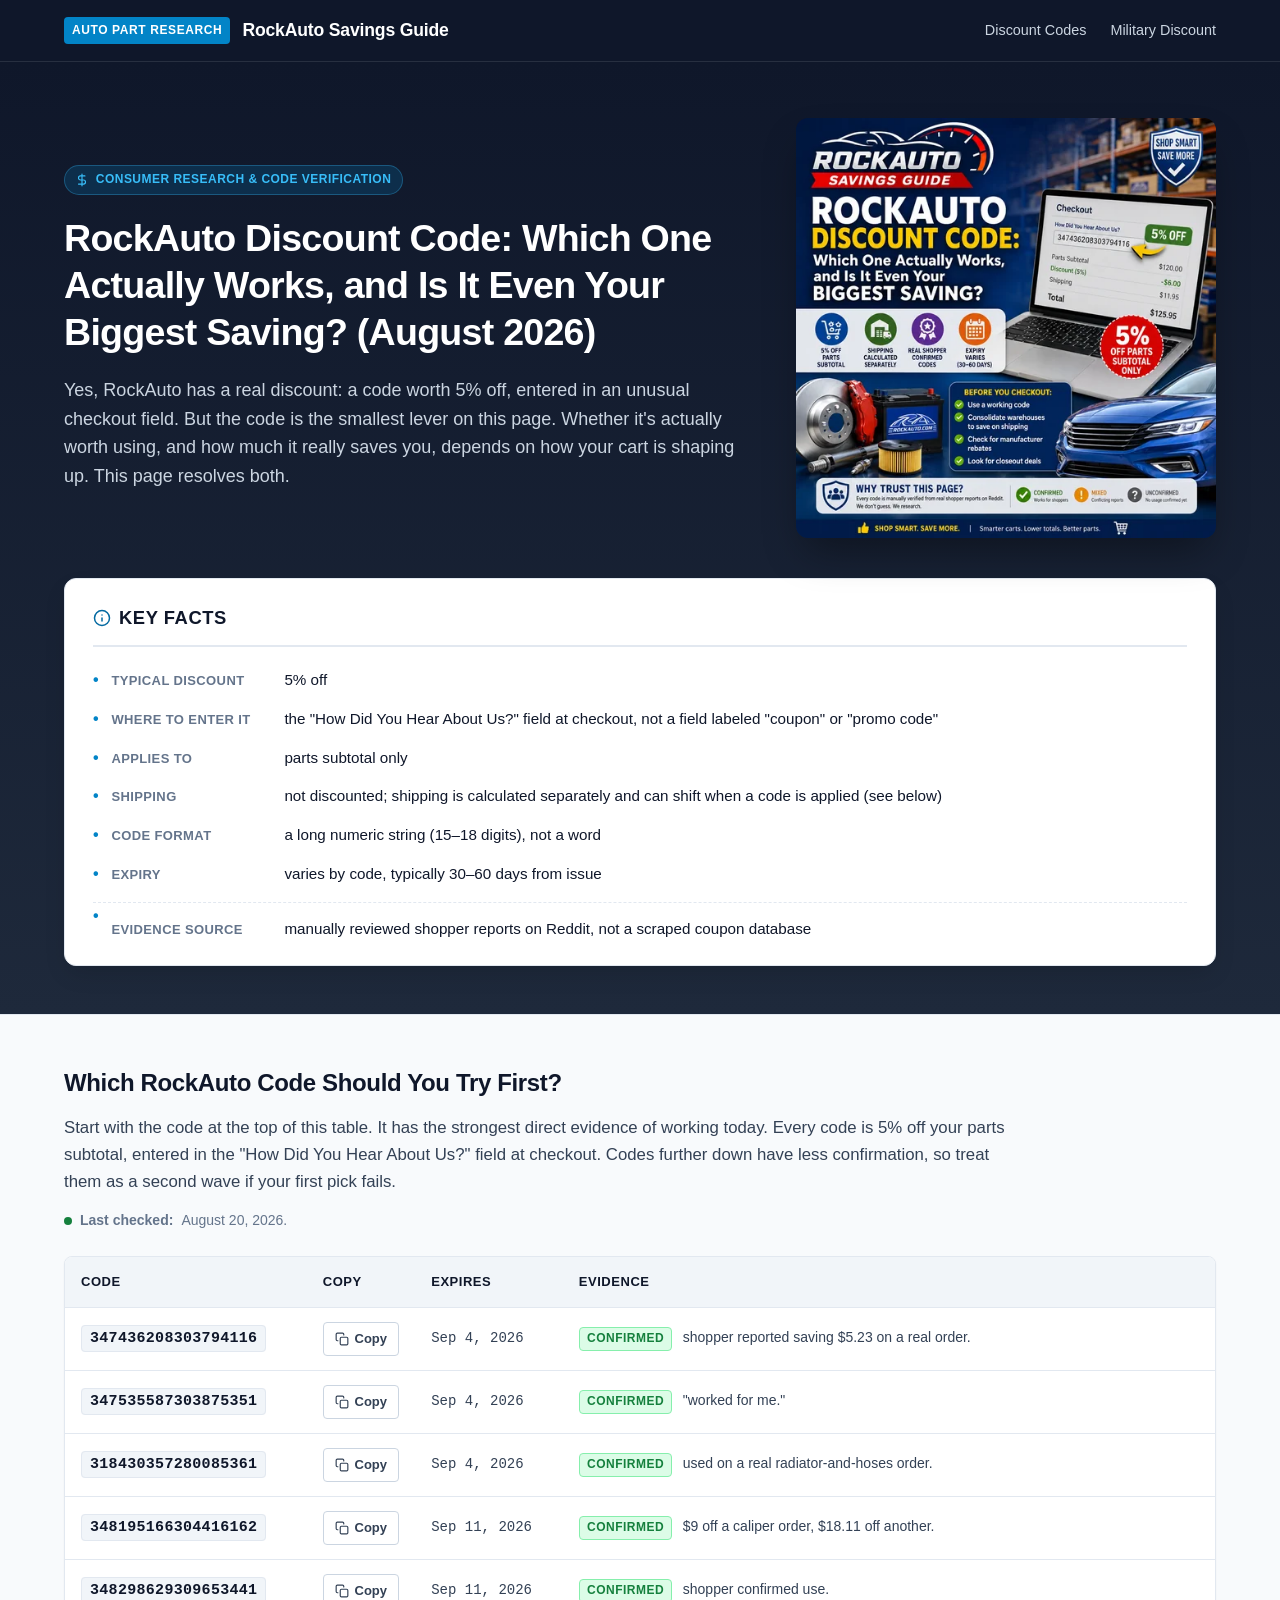
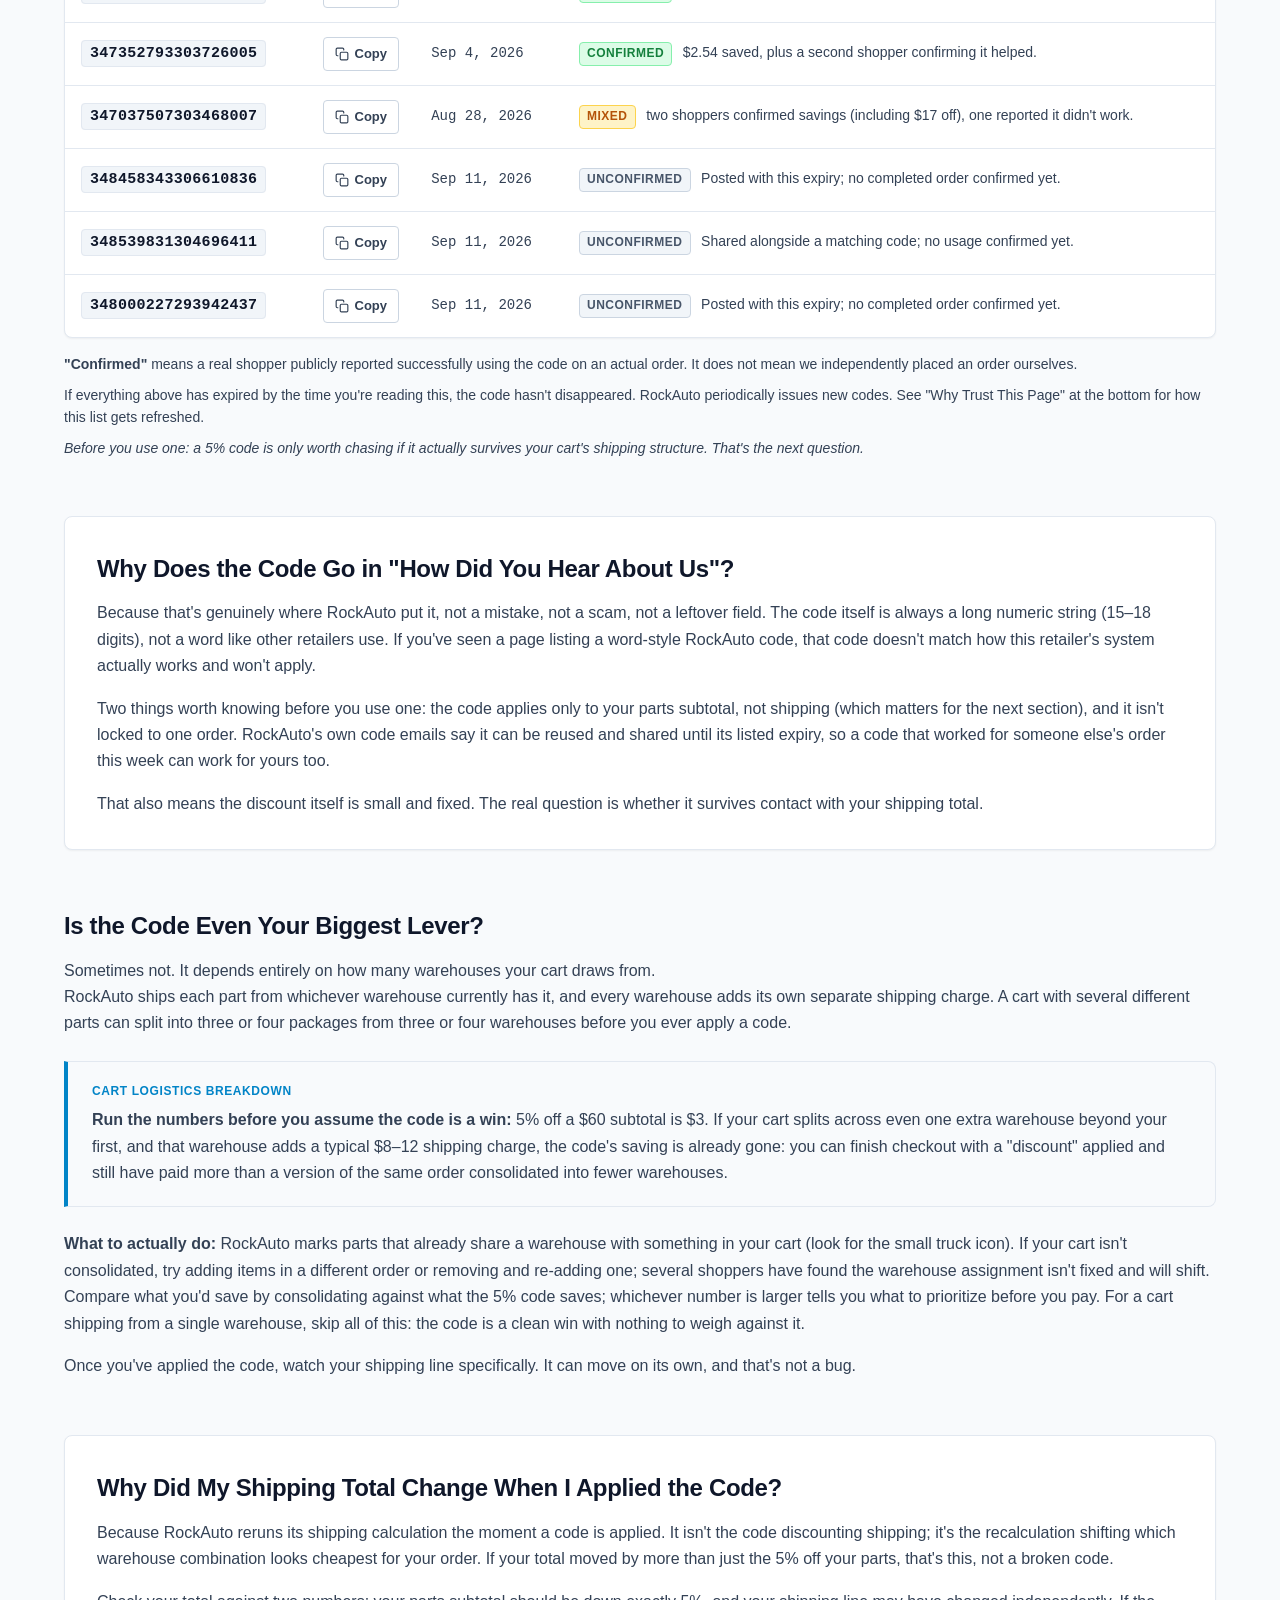
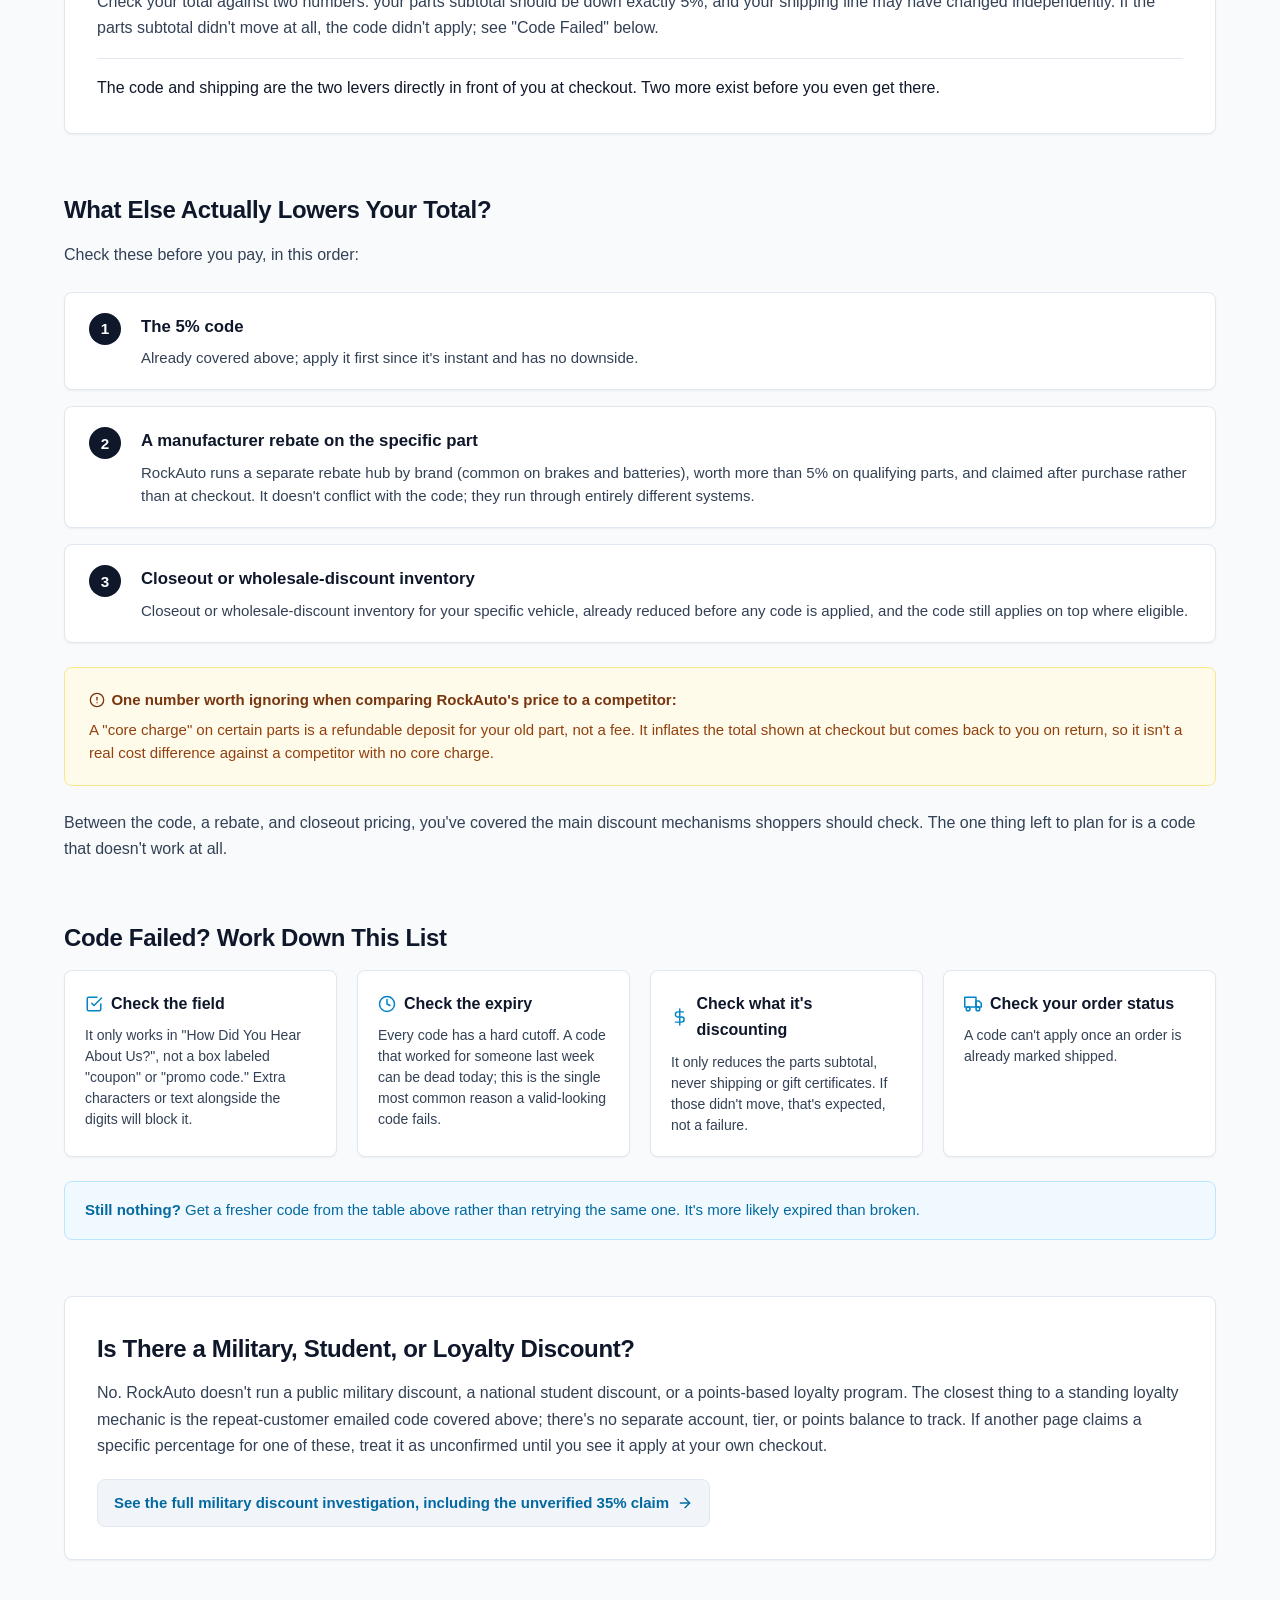
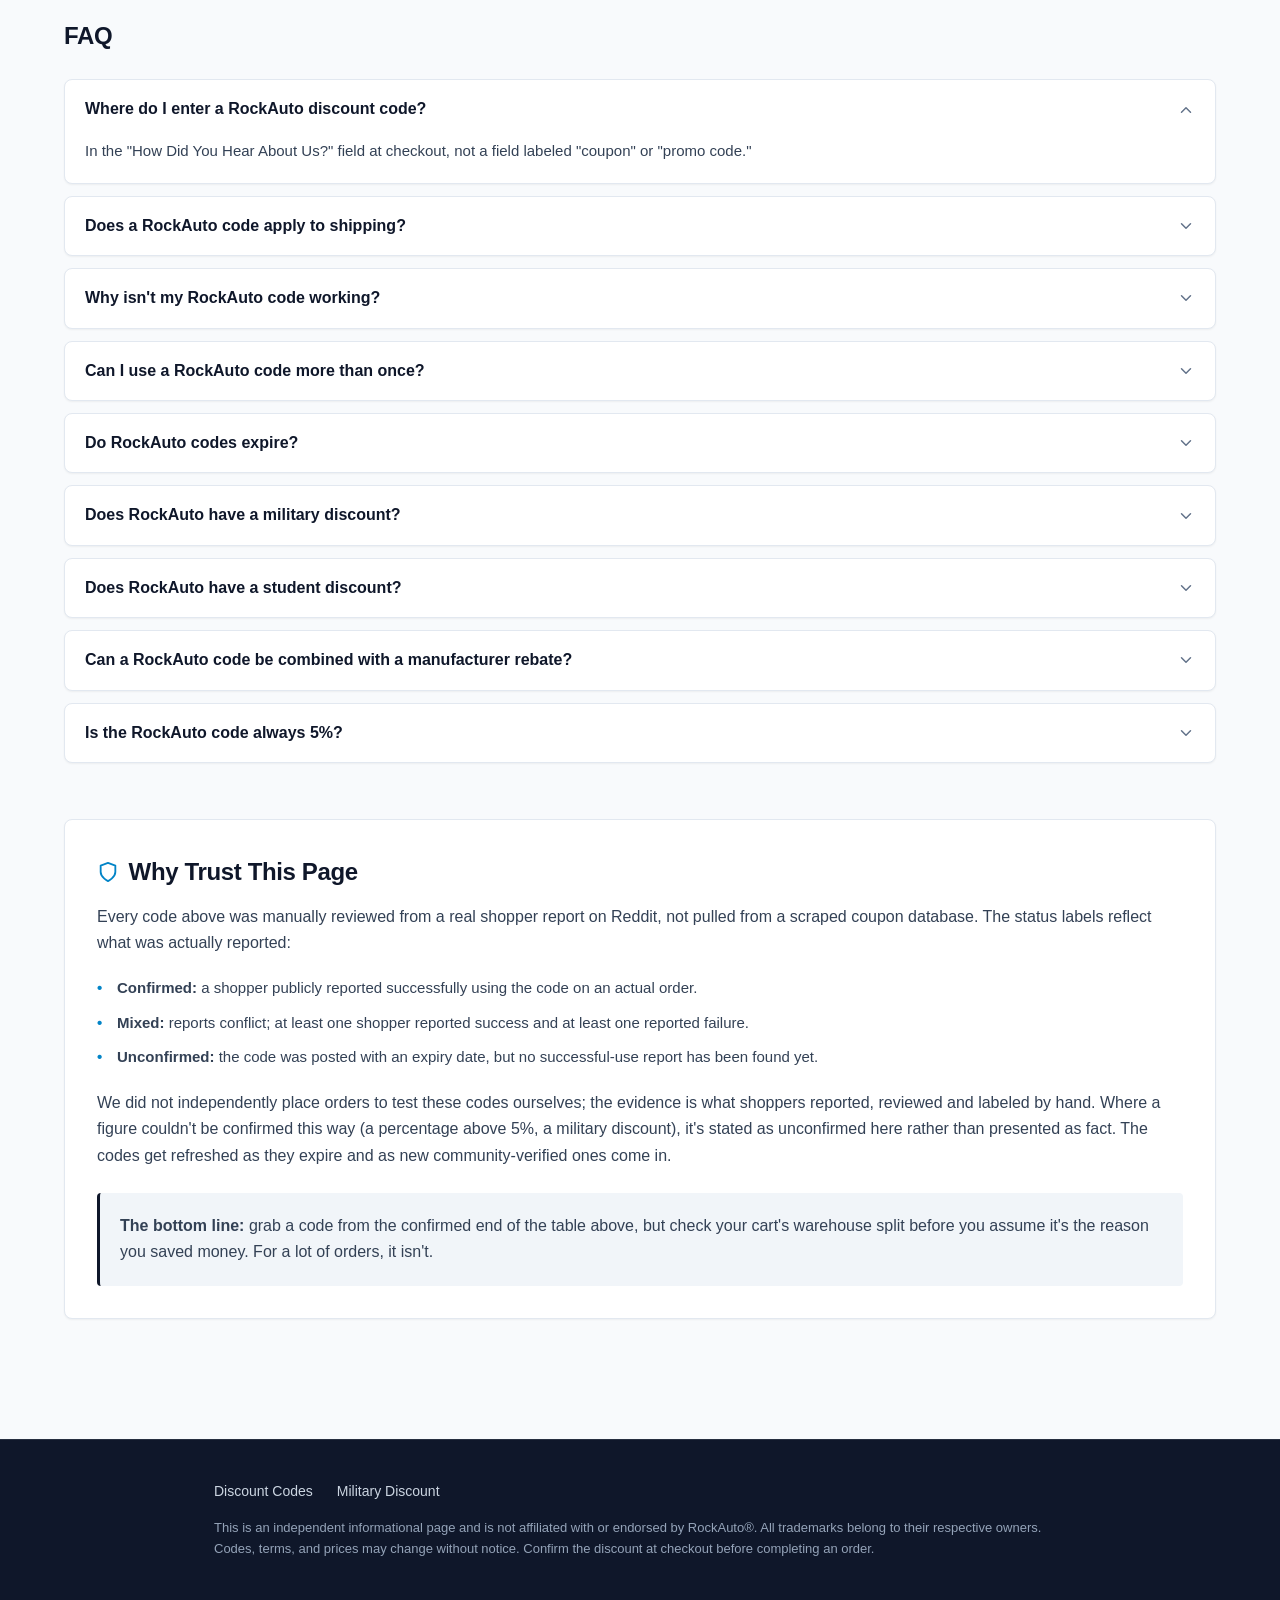
==== commit 1b978941: "Fix hero layout: add hero image, move Key Facts full-width below hero, separate hero-grid class to a" ====
--- a/index.html
+++ b/index.html
@@ -133,16 +133,22 @@
   </header>
 
   <section class="hero-section">
-    <div class="container hero-container">
-      <div class="hero-header">
-        <div class="topic-pill">
-          <svg width="14" height="14" viewBox="0 0 24 24" fill="none" stroke="currentColor" stroke-width="2" stroke-linecap="round" stroke-linejoin="round" aria-hidden="true"><path d="M12 2v20M17 5H9.5a3.5 3.5 0 0 0 0 7h5a3.5 3.5 0 0 1 0 7H6"/></svg>
-          Consumer Research &amp; Code Verification
-        </div>
-        <h1 class="hero-title">RockAuto Discount Code: Which One Actually Works, and Is It Even Your Biggest Saving? (August 2026)</h1>
-        <p class="hero-lead">
-          Yes, RockAuto has a real discount: a code worth 5% off, entered in an unusual checkout field. But the code is the smallest lever on this page. Whether it's actually worth using, and how much it really saves you, depends on how your cart is shaping up. This page resolves both.
-        </p>
+    <div class="container">
+      <div class="hero-grid">
+        <div class="hero-header">
+          <div class="topic-pill">
+            <svg width="14" height="14" viewBox="0 0 24 24" fill="none" stroke="currentColor" stroke-width="2" stroke-linecap="round" stroke-linejoin="round" aria-hidden="true"><path d="M12 2v20M17 5H9.5a3.5 3.5 0 0 0 0 7h5a3.5 3.5 0 0 1 0 7H6"/></svg>
+            Consumer Research &amp; Code Verification
+          </div>
+          <h1 class="hero-title">RockAuto Discount Code: Which One Actually Works, and Is It Even Your Biggest Saving? (August 2026)</h1>
+          <p class="hero-lead">
+            Yes, RockAuto has a real discount: a code worth 5% off, entered in an unusual checkout field. But the code is the smallest lever on this page. Whether it's actually worth using, and how much it really saves you, depends on how your cart is shaping up. This page resolves both.
+          </p>
+        </div>
+
+        <div class="hero-image">
+          <img src="images/rockauto-hero.webp" width="512" height="512" alt="RockAuto discount code checkout example showing 5% off applied in the How Did You Hear About Us field" loading="eager" fetchpriority="high">
+        </div>
       </div>
 
       <div class="key-facts-panel">
--- a/css/style.css
+++ b/css/style.css
@@ -43,7 +43,15 @@
 .site-nav-links a:hover { color: #ffffff; }
 @media (max-width: 640px) { .site-nav-links { gap: 1rem; font-size: 0.85rem; } }
 .hero-section { background: linear-gradient(180deg, #0f172a 0%, #1e293b 100%); color: #ffffff; padding: 3.5rem 0 3rem; border-bottom: 1px solid var(--color-border); }
-.hero-header { max-width: 900px; margin-bottom: 2.5rem; }
+.hero-container { margin-bottom: 2.5rem; }
+.hero-grid { display: grid; grid-template-columns: 1fr; gap: 2.5rem; align-items: center; margin-bottom: 2.5rem; }
+.hero-image { display: flex; justify-content: center; }
+.hero-image img { width: 100%; max-width: 420px; height: auto; border-radius: var(--radius-lg); box-shadow: 0 20px 40px -10px rgba(0, 0, 0, 0.4); }
+@media (min-width: 992px) {
+  .hero-grid { grid-template-columns: 1fr 420px; }
+  .hero-image { justify-content: flex-end; }
+}
+.hero-header { max-width: 900px; margin-bottom: 0; }
 .topic-pill { display: inline-flex; align-items: center; gap: 0.4rem; background-color: rgba(2, 132, 199, 0.2); color: #38bdf8; border: 1px solid rgba(56, 189, 248, 0.3); font-size: 0.75rem; font-weight: 600; text-transform: uppercase; letter-spacing: 0.04em; padding: 0.25rem 0.65rem; border-radius: 9999px; margin-bottom: 1.25rem; }
 .hero-title { font-size: clamp(1.6rem, 3.2vw, 2.35rem); font-weight: 700; line-height: 1.25; color: #ffffff; letter-spacing: -0.02em; margin-bottom: 1.25rem; }
 .hero-lead { font-size: 1.125rem; line-height: 1.6; color: #cbd5e1; }
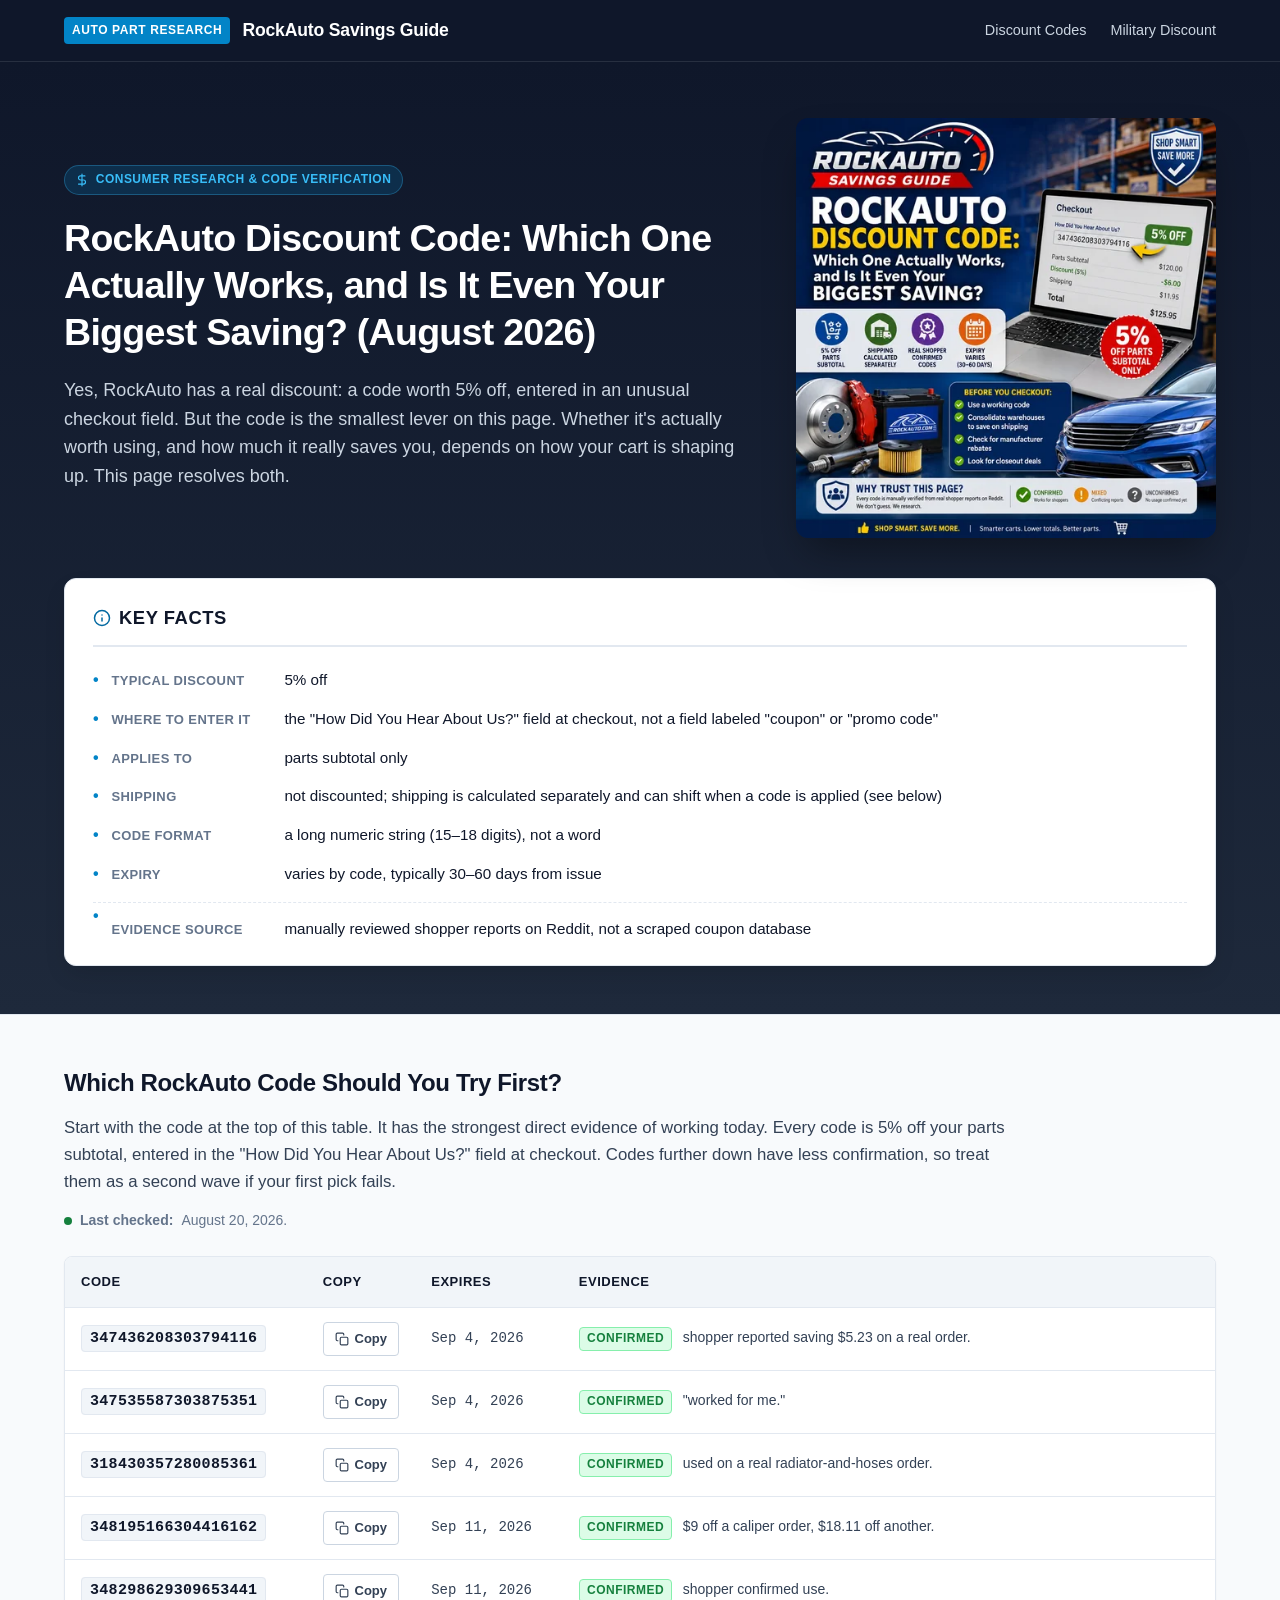
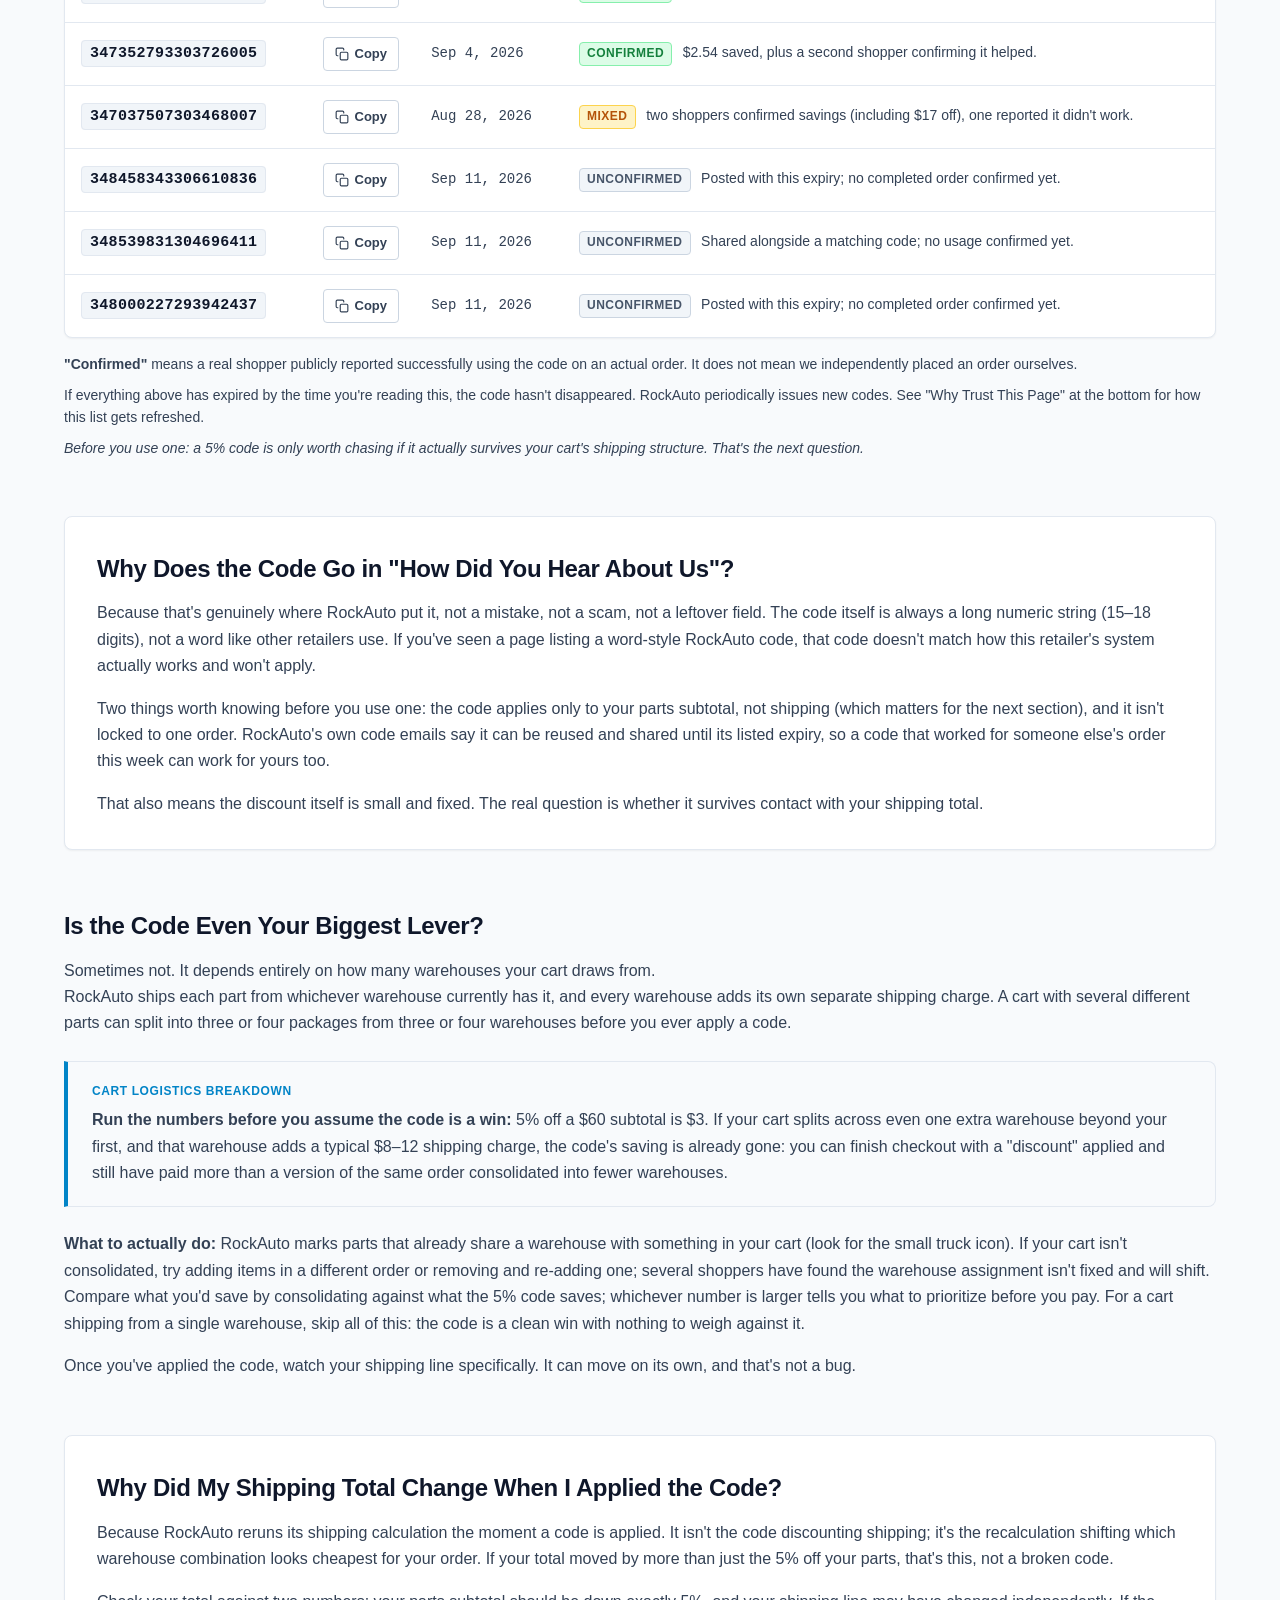
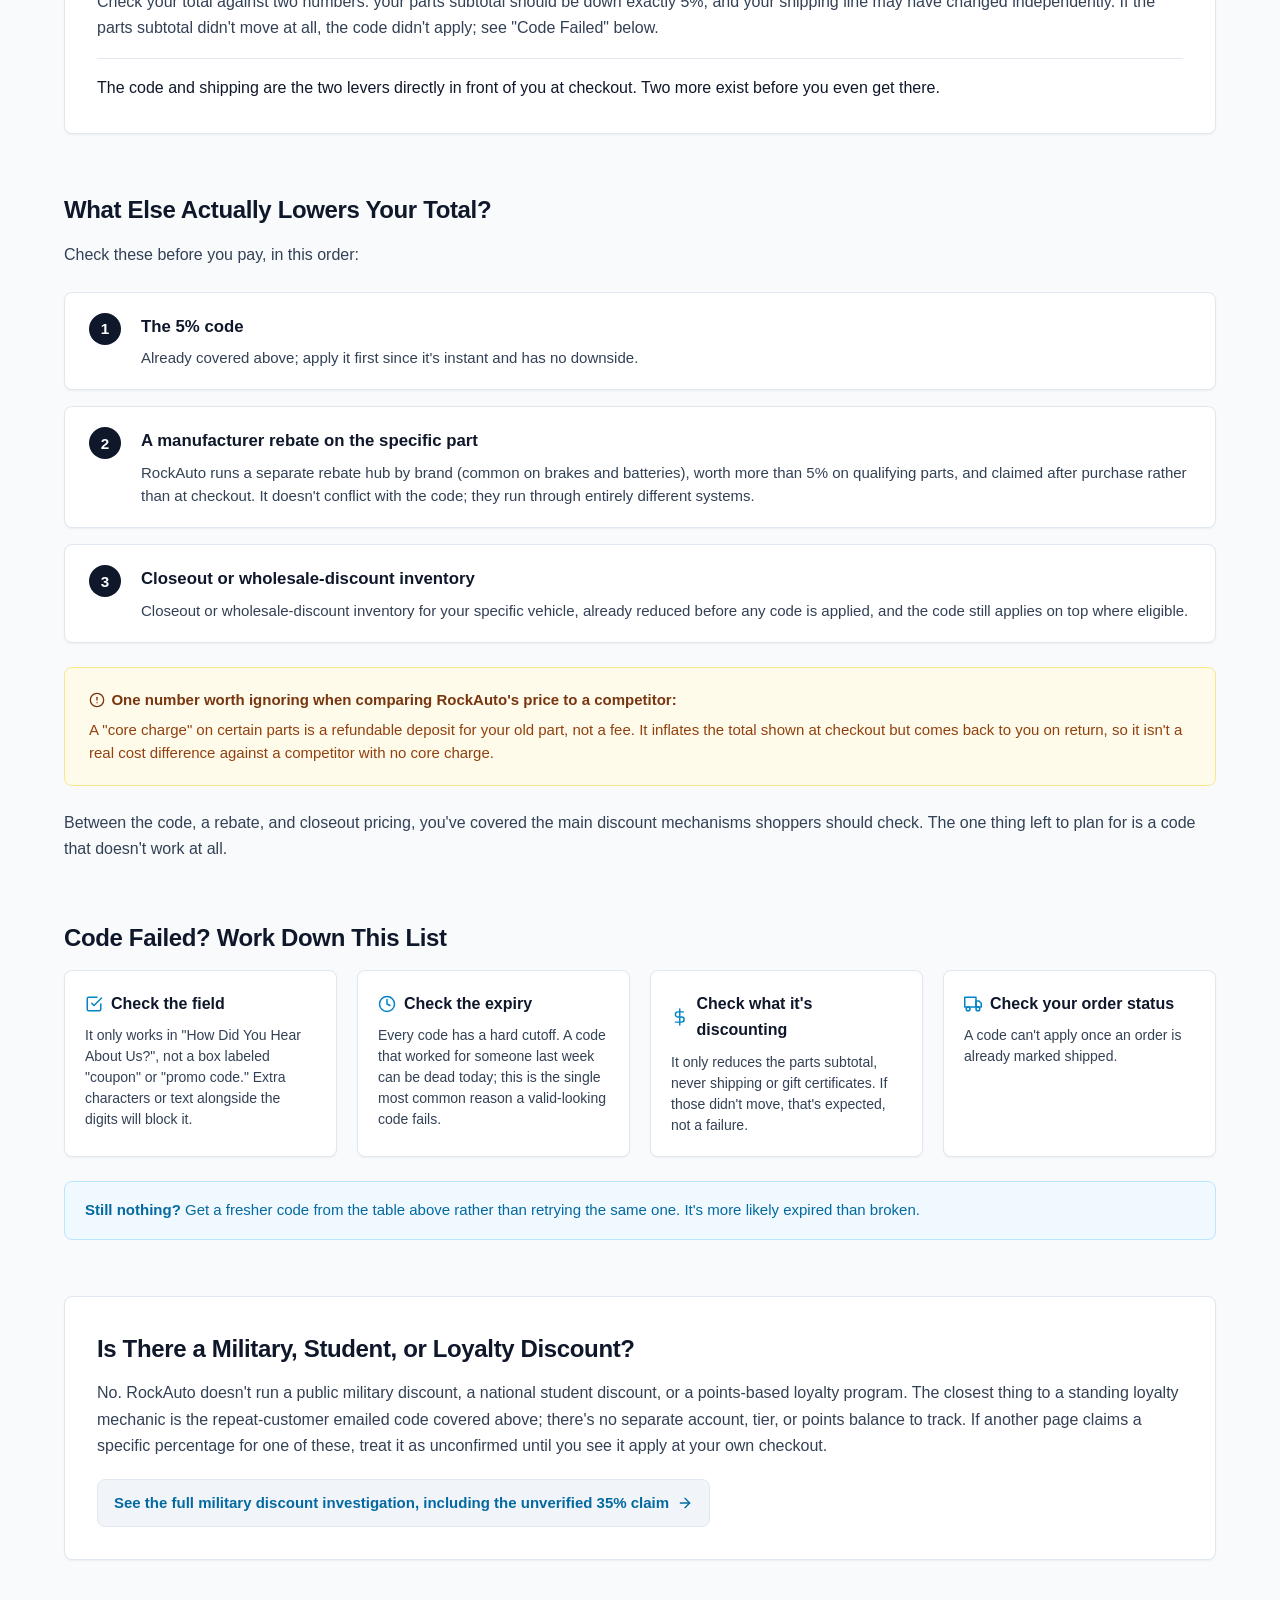
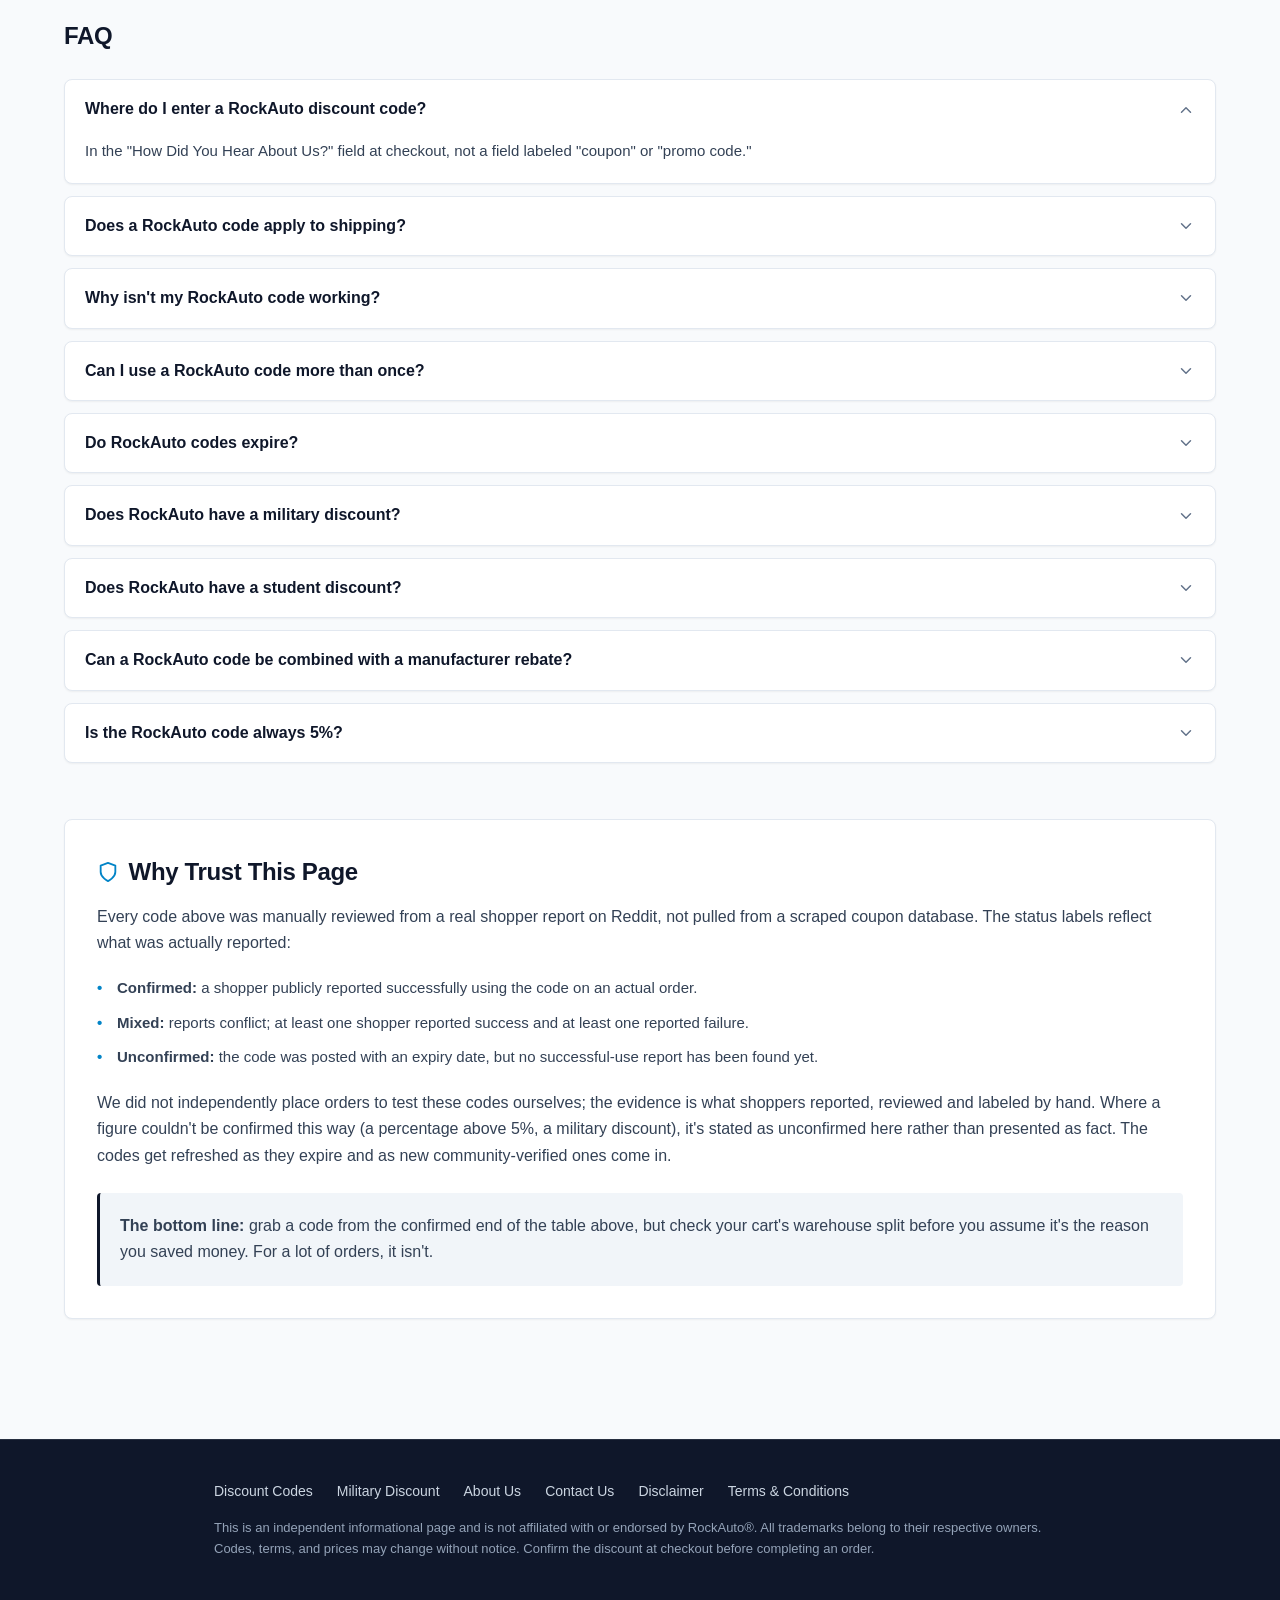
==== commit 78f1640b: "Add About Us, Contact Us, Disclaimer, and Terms & Conditions pages (noindex, plain legal content, fo" ====
--- a/index.html
+++ b/index.html
@@ -5,13 +5,13 @@
   <meta name="viewport" content="width=device-width, initial-scale=1.0">
   <title>RockAuto Discount Code: Which One Actually Works, and Is It Even Your Biggest Saving? (August 2026)</title>
   <meta name="description" content="Manually reviewed RockAuto 5% discount codes, checkout redemption instructions, shipping calculation impacts, and warehouse consolidation savings.">
-  <link rel="canonical" href="https://rockatoscupons.us/">
+  <link rel="canonical" href="https://rockatoscoupons.us/">
   <link rel="icon" type="image/svg+xml" href="favicon/favicon.svg">
   <link rel="manifest" href="favicon/site.webmanifest">
   <meta property="og:type" content="article">
   <meta property="og:title" content="RockAuto Discount Code: Which One Actually Works, and Is It Even Your Biggest Saving? (August 2026)">
   <meta property="og:description" content="Manually reviewed RockAuto 5% discount codes, checkout instructions, shipping calculation impacts, and warehouse consolidation savings.">
-  <meta property="og:url" content="https://rockatoscupons.us/">
+  <meta property="og:url" content="https://rockatoscoupons.us/">
   <meta property="og:site_name" content="RockAuto Savings Research">
   <link rel="stylesheet" href="css/style.css">
   <script type="application/ld+json">
@@ -26,7 +26,7 @@
         "dateModified": "2026-08-20",
         "mainEntityOfPage": {
           "@type": "WebPage",
-          "@id": "https://rockatoscupons.us/"
+          "@id": "https://rockatoscoupons.us/"
         },
         "author": {
           "@type": "Organization",
@@ -618,6 +618,10 @@
       <nav class="footer-nav-links" aria-label="Footer Navigation">
         <a href="/">Discount Codes</a>
         <a href="/military-discount/">Military Discount</a>
+        <a href="/about-us/">About Us</a>
+        <a href="/contact-us/">Contact Us</a>
+        <a href="/disclaimer/">Disclaimer</a>
+        <a href="/terms-and-conditions/">Terms &amp; Conditions</a>
       </nav>
       <p>This is an independent informational page and is not affiliated with or endorsed by RockAuto®. All trademarks belong to their respective owners. Codes, terms, and prices may change without notice. Confirm the discount at checkout before completing an order.</p>
     </div>
--- a/css/style.css
+++ b/css/style.css
@@ -148,7 +148,7 @@
 .copy-toast.show { transform: translateY(0); opacity: 1; visibility: visible; }
 .site-footer { background-color: var(--color-brand-dark); color: #94a3b8; border-top: 1px solid rgba(255, 255, 255, 0.1); padding: 2.5rem 0; font-size: 0.8125rem; line-height: 1.6; }
 .footer-content { max-width: 900px; }
-.footer-nav-links { display: flex; gap: 1.5rem; margin-bottom: 1rem; }
+.footer-nav-links { display: flex; flex-wrap: wrap; gap: 0.85rem 1.5rem; margin-bottom: 1rem; }
 .footer-nav-links a { color: #cbd5e1; text-decoration: none; font-size: 0.875rem; font-weight: 500; }
 .footer-nav-links a:hover { color: #ffffff; }
 @media (max-width: 768px) {
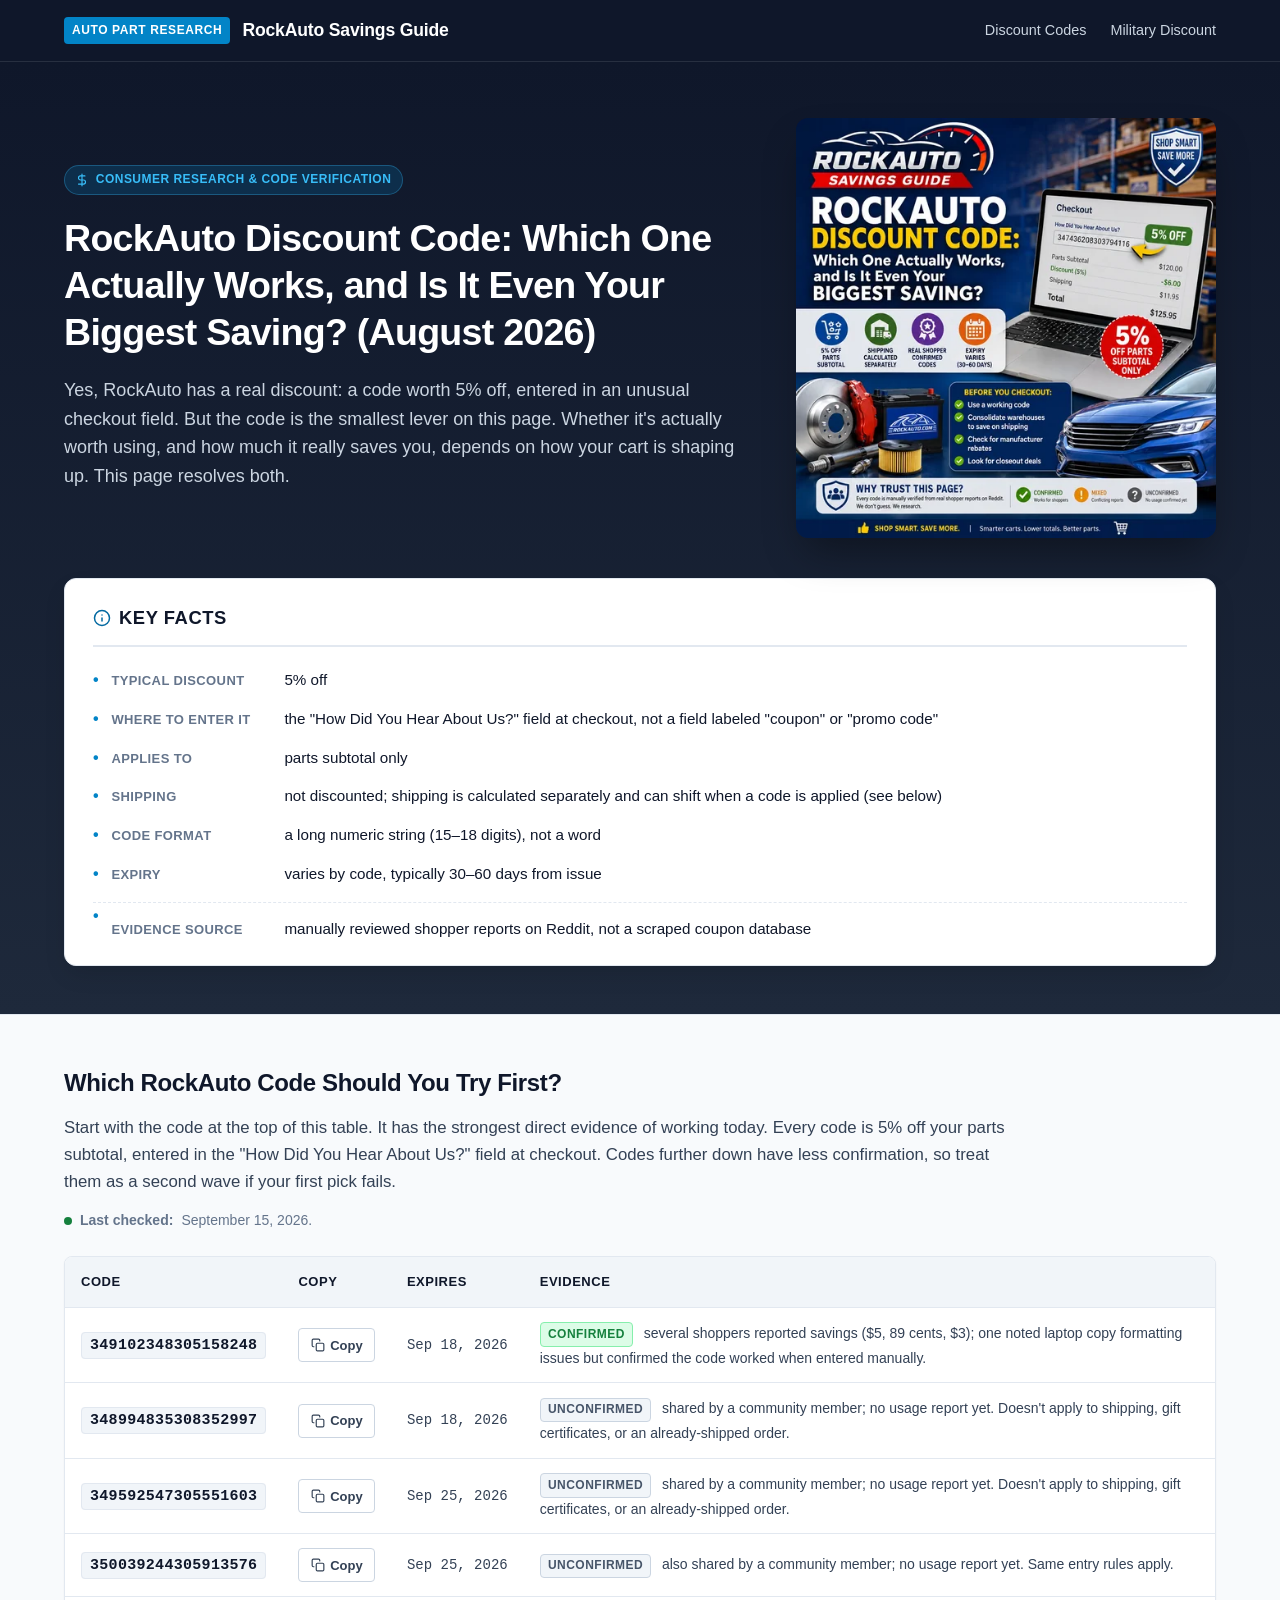
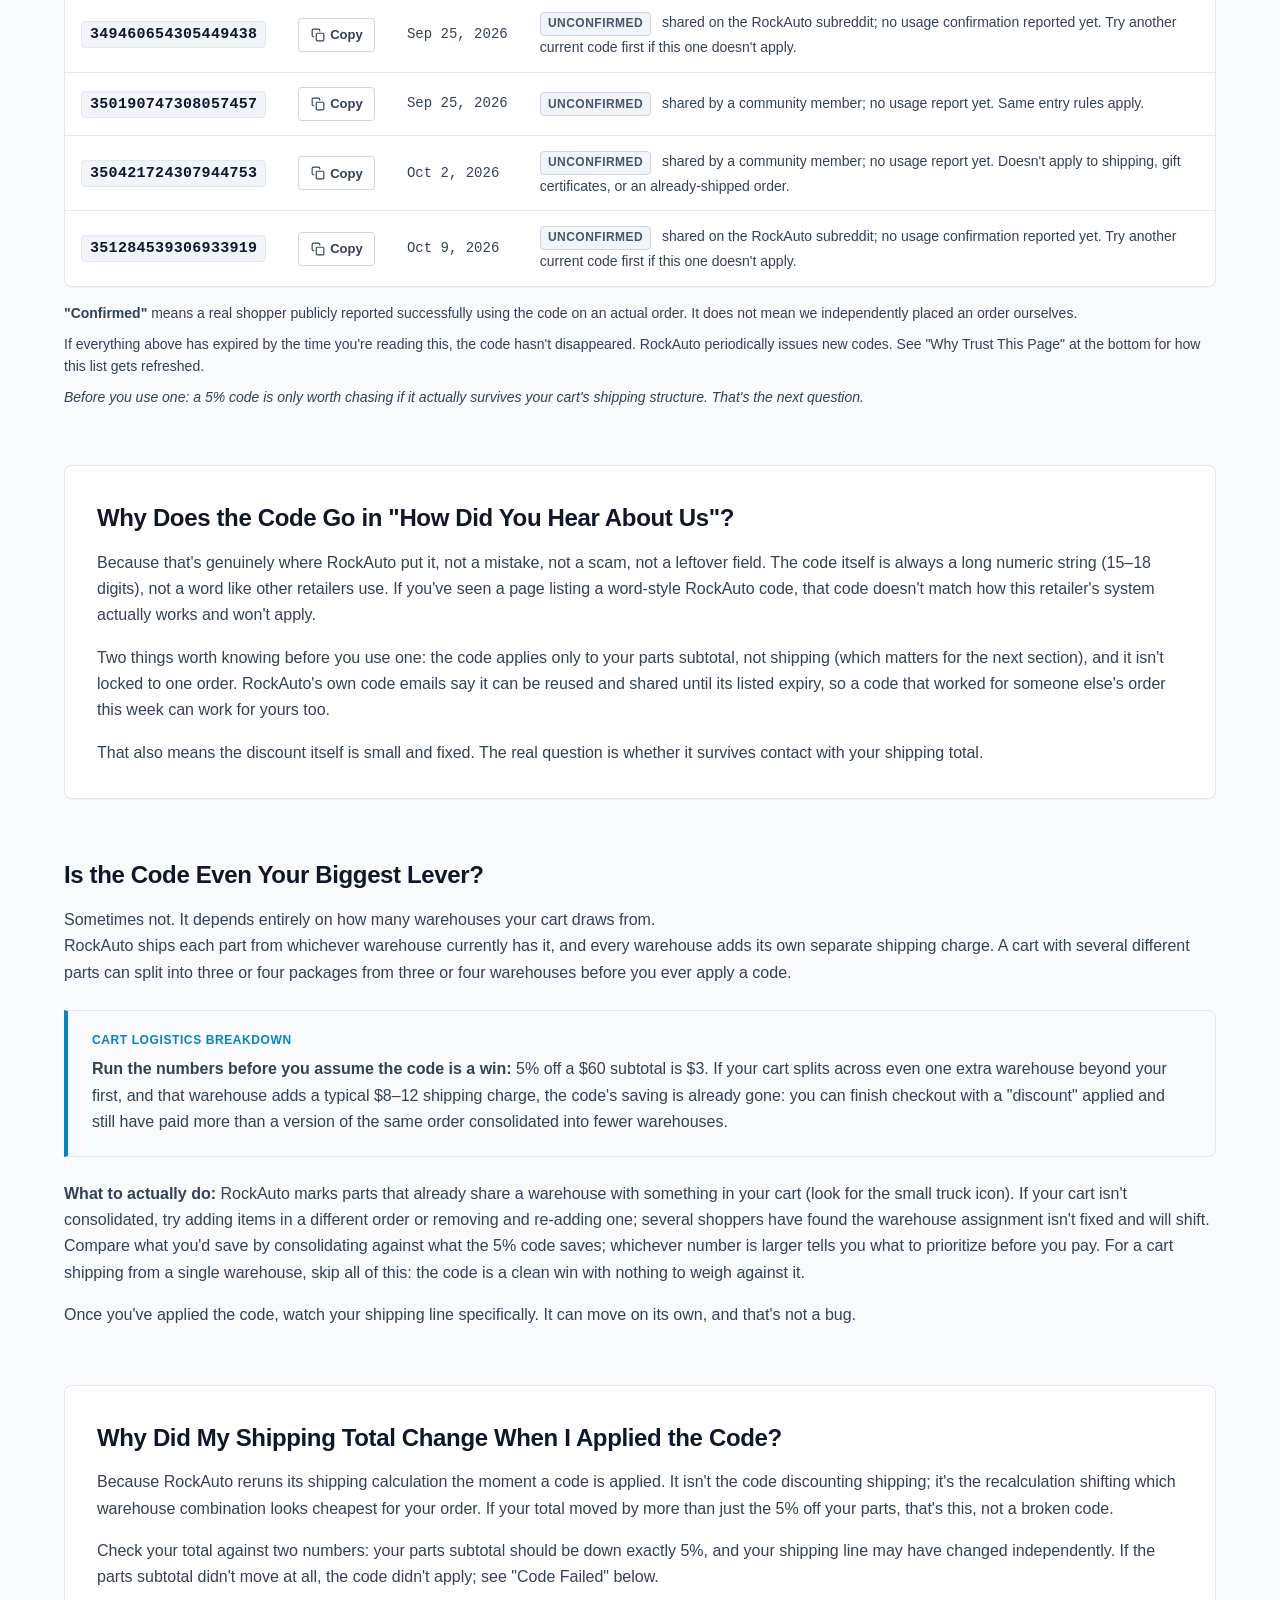
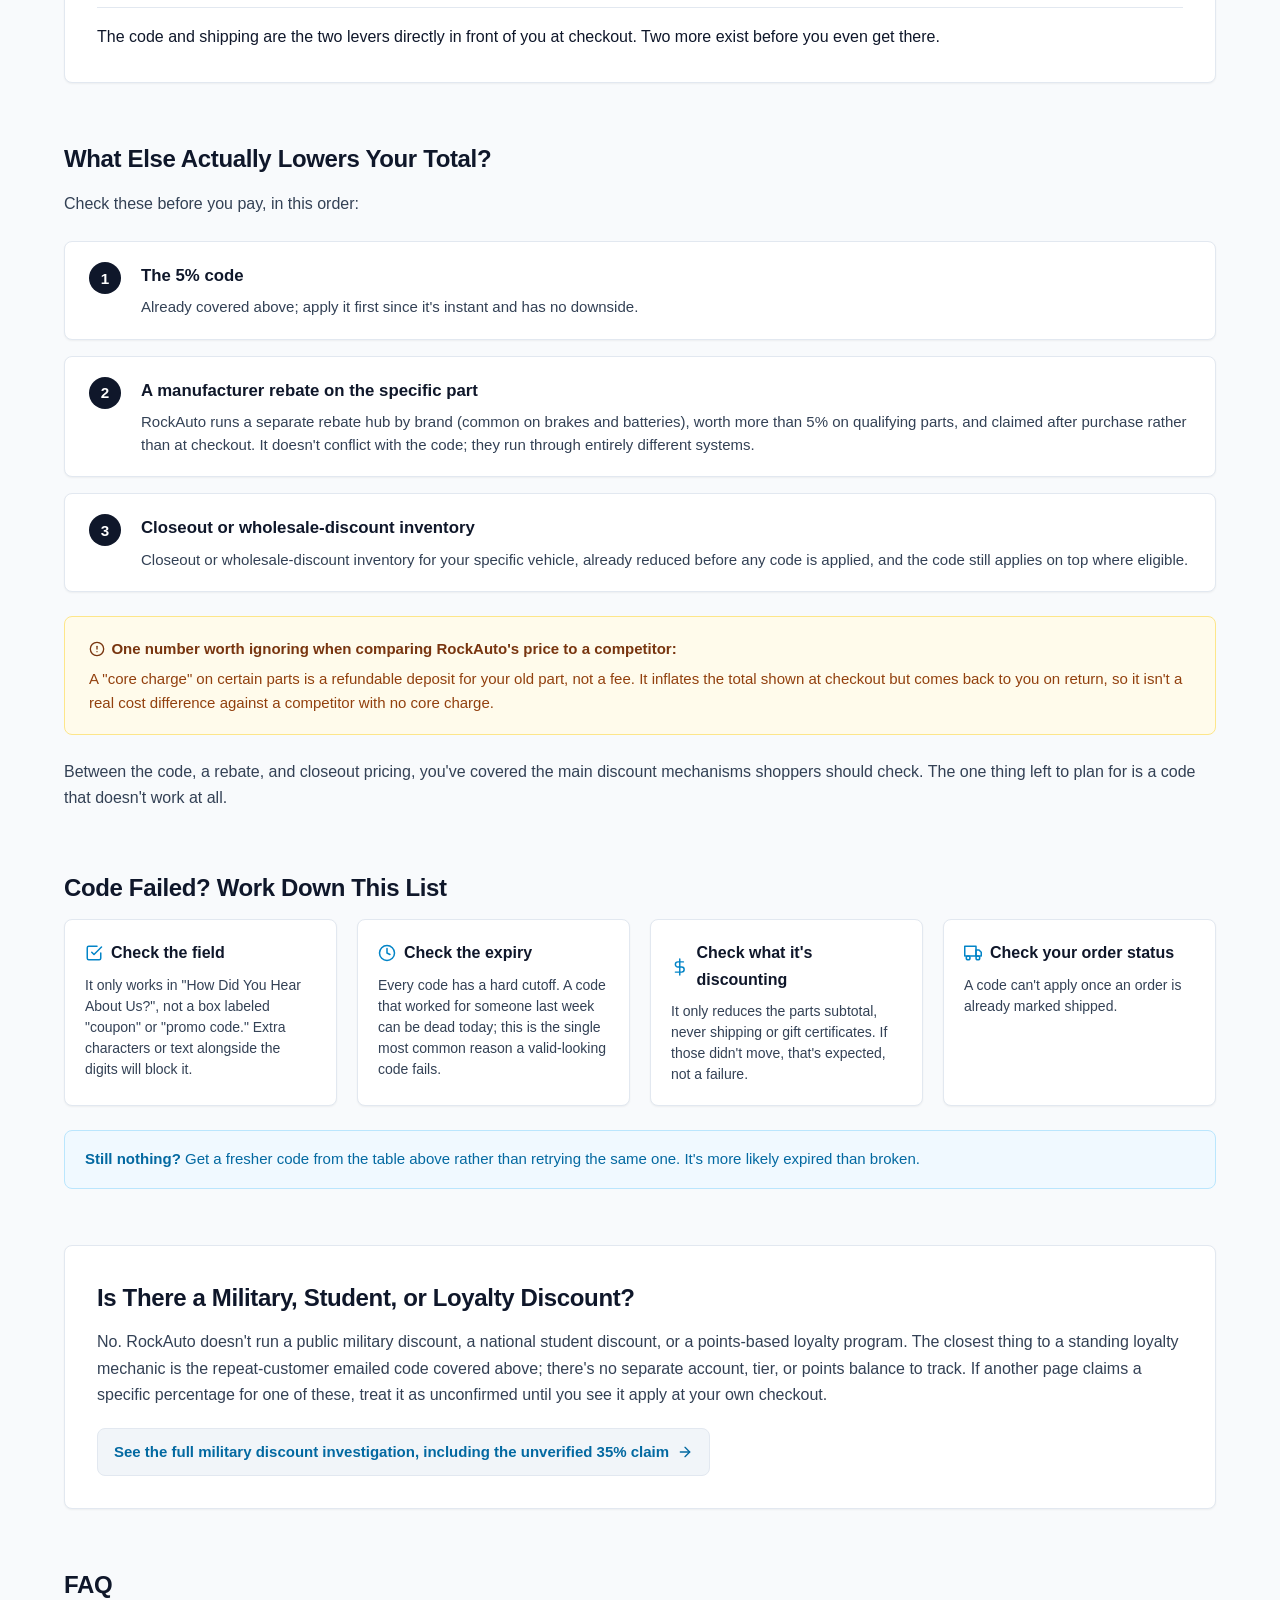
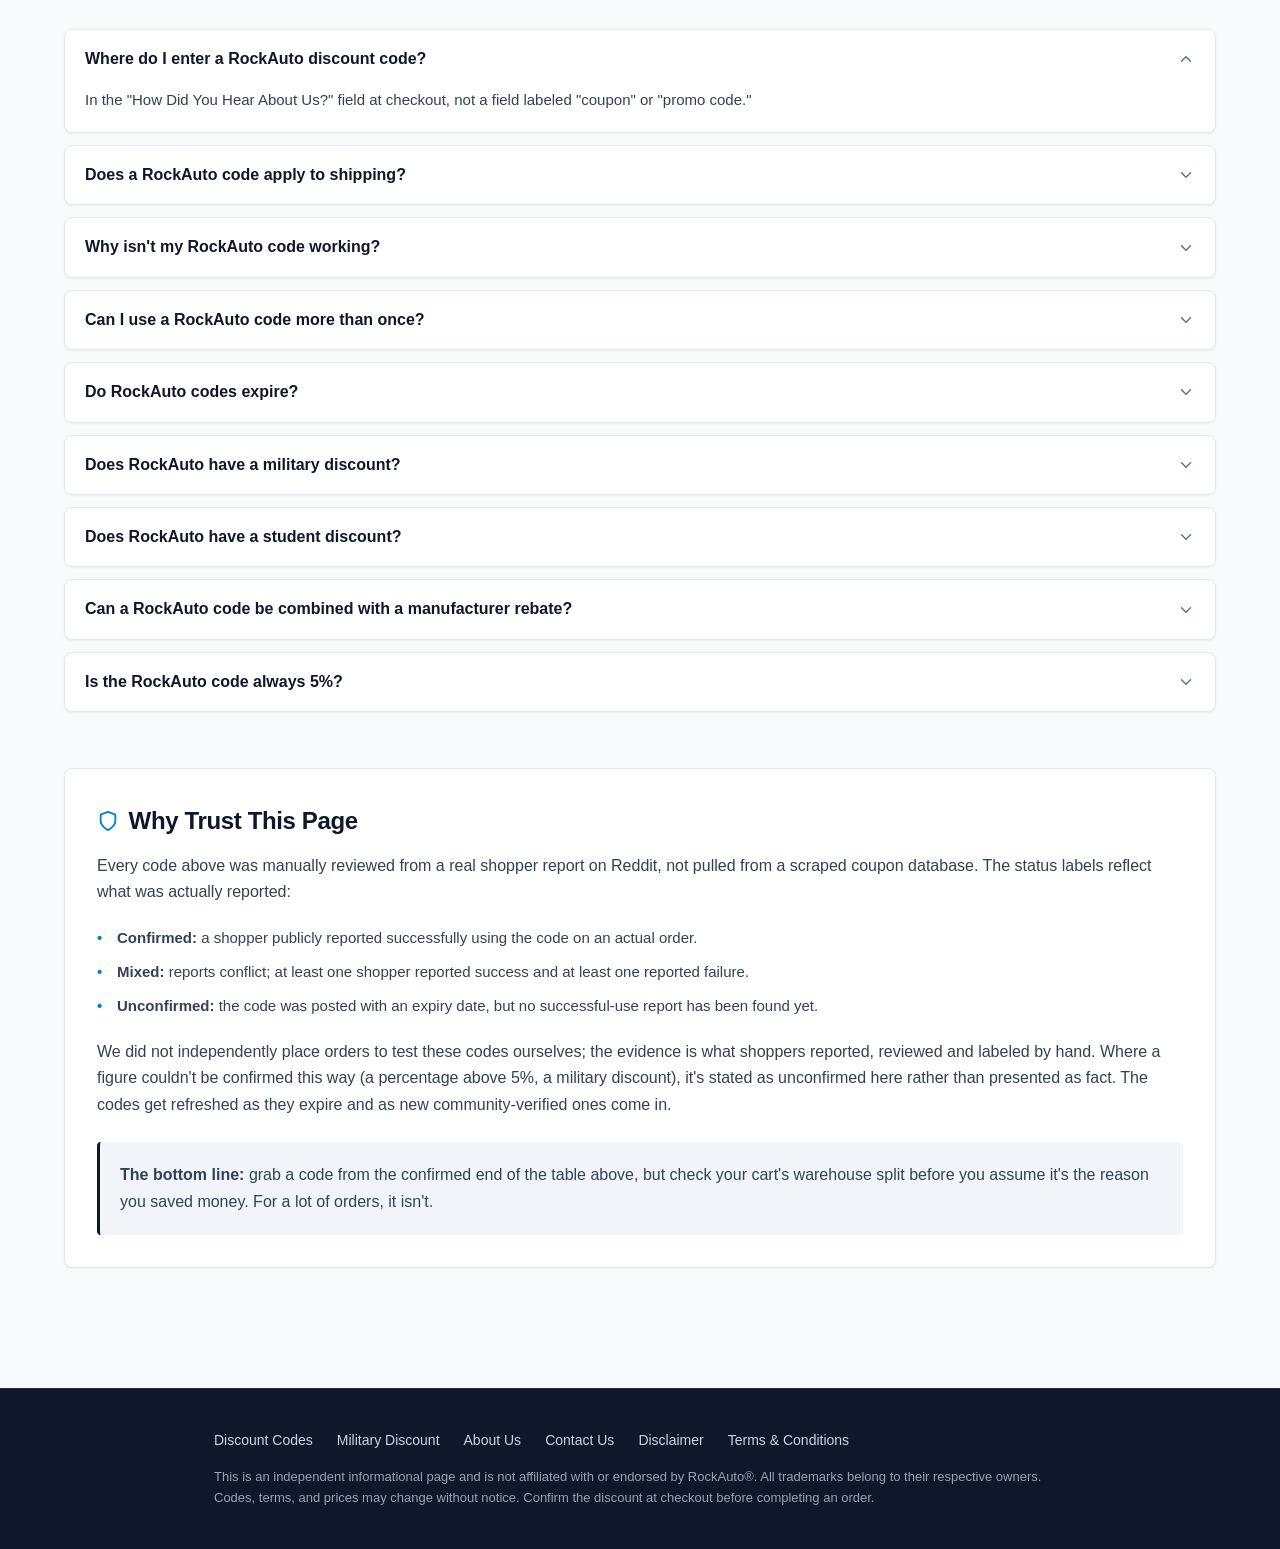
==== commit a28bd0ef: "Update discount codes: remove expired, add new (Sep-Oct 2026)" ====
--- a/index.html
+++ b/index.html
@@ -3,6 +3,7 @@
 <head>
   <meta charset="UTF-8">
   <meta name="viewport" content="width=device-width, initial-scale=1.0">
+  <meta name="google-site-verification" content="JGPk4Vk0Q4pEKXxy5RO5TqaelHjsWTm4sKKvyZbC3xo" />
   <title>RockAuto Discount Code: Which One Actually Works, and Is It Even Your Biggest Saving? (August 2026)</title>
   <meta name="description" content="Manually reviewed RockAuto 5% discount codes, checkout redemption instructions, shipping calculation impacts, and warehouse consolidation savings.">
   <link rel="canonical" href="https://rockatoscoupons.us/">
@@ -199,7 +200,7 @@
         </p>
         <div class="meta-status-bar">
           <span class="status-indicator"></span>
-          <strong>Last checked:</strong> August 20, 2026.
+          <strong>Last checked:</strong> September 15, 2026.
         </div>
       </div>
 
@@ -216,143 +217,115 @@
             </thead>
             <tbody>
               <tr>
-                <td class="cell-code"><span class="code-badge">347436208303794116</span></td>
-                <td class="cell-action">
-                  <button type="button" class="btn-copy" data-code="347436208303794116" aria-label="Copy code 347436208303794116">
-                    <svg width="14" height="14" viewBox="0 0 24 24" fill="none" stroke="currentColor" stroke-width="2" stroke-linecap="round" stroke-linejoin="round" aria-hidden="true"><rect x="9" y="9" width="13" height="13" rx="2" ry="2"/><path d="M5 15H4a2 2 0 0 1-2-2V4a2 2 0 0 1 2-2h9a2 2 0 0 1 2 2v1"/></svg>
-                    <span>Copy</span>
-                  </button>
-                </td>
-                <td class="cell-expires">Sep 4, 2026</td>
+                <td class="cell-code"><span class="code-badge">349102348305158248</span></td>
+                <td class="cell-action">
+                  <button type="button" class="btn-copy" data-code="349102348305158248" aria-label="Copy code 349102348305158248">
+                    <svg width="14" height="14" viewBox="0 0 24 24" fill="none" stroke="currentColor" stroke-width="2" stroke-linecap="round" stroke-linejoin="round" aria-hidden="true"><rect x="9" y="9" width="13" height="13" rx="2" ry="2"/><path d="M5 15H4a2 2 0 0 1-2-2V4a2 2 0 0 1 2-2h9a2 2 0 0 1 2 2v1"/></svg>
+                    <span>Copy</span>
+                  </button>
+                </td>
+                <td class="cell-expires">Sep 18, 2026</td>
                 <td class="cell-evidence">
                   <span class="status-pill status-confirmed">Confirmed</span>
-                  <span class="evidence-text">shopper reported saving $5.23 on a real order.</span>
-                </td>
-              </tr>
-              <tr>
-                <td class="cell-code"><span class="code-badge">347535587303875351</span></td>
-                <td class="cell-action">
-                  <button type="button" class="btn-copy" data-code="347535587303875351" aria-label="Copy code 347535587303875351">
-                    <svg width="14" height="14" viewBox="0 0 24 24" fill="none" stroke="currentColor" stroke-width="2" stroke-linecap="round" stroke-linejoin="round" aria-hidden="true"><rect x="9" y="9" width="13" height="13" rx="2" ry="2"/><path d="M5 15H4a2 2 0 0 1-2-2V4a2 2 0 0 1 2-2h9a2 2 0 0 1 2 2v1"/></svg>
-                    <span>Copy</span>
-                  </button>
-                </td>
-                <td class="cell-expires">Sep 4, 2026</td>
-                <td class="cell-evidence">
-                  <span class="status-pill status-confirmed">Confirmed</span>
-                  <span class="evidence-text">"worked for me."</span>
-                </td>
-              </tr>
-              <tr>
-                <td class="cell-code"><span class="code-badge">318430357280085361</span></td>
-                <td class="cell-action">
-                  <button type="button" class="btn-copy" data-code="318430357280085361" aria-label="Copy code 318430357280085361">
-                    <svg width="14" height="14" viewBox="0 0 24 24" fill="none" stroke="currentColor" stroke-width="2" stroke-linecap="round" stroke-linejoin="round" aria-hidden="true"><rect x="9" y="9" width="13" height="13" rx="2" ry="2"/><path d="M5 15H4a2 2 0 0 1-2-2V4a2 2 0 0 1 2-2h9a2 2 0 0 1 2 2v1"/></svg>
-                    <span>Copy</span>
-                  </button>
-                </td>
-                <td class="cell-expires">Sep 4, 2026</td>
-                <td class="cell-evidence">
-                  <span class="status-pill status-confirmed">Confirmed</span>
-                  <span class="evidence-text">used on a real radiator-and-hoses order.</span>
-                </td>
-              </tr>
-              <tr>
-                <td class="cell-code"><span class="code-badge">348195166304416162</span></td>
-                <td class="cell-action">
-                  <button type="button" class="btn-copy" data-code="348195166304416162" aria-label="Copy code 348195166304416162">
-                    <svg width="14" height="14" viewBox="0 0 24 24" fill="none" stroke="currentColor" stroke-width="2" stroke-linecap="round" stroke-linejoin="round" aria-hidden="true"><rect x="9" y="9" width="13" height="13" rx="2" ry="2"/><path d="M5 15H4a2 2 0 0 1-2-2V4a2 2 0 0 1 2-2h9a2 2 0 0 1 2 2v1"/></svg>
-                    <span>Copy</span>
-                  </button>
-                </td>
-                <td class="cell-expires">Sep 11, 2026</td>
-                <td class="cell-evidence">
-                  <span class="status-pill status-confirmed">Confirmed</span>
-                  <span class="evidence-text">$9 off a caliper order, $18.11 off another.</span>
-                </td>
-              </tr>
-              <tr>
-                <td class="cell-code"><span class="code-badge">348298629309653441</span></td>
-                <td class="cell-action">
-                  <button type="button" class="btn-copy" data-code="348298629309653441" aria-label="Copy code 348298629309653441">
-                    <svg width="14" height="14" viewBox="0 0 24 24" fill="none" stroke="currentColor" stroke-width="2" stroke-linecap="round" stroke-linejoin="round" aria-hidden="true"><rect x="9" y="9" width="13" height="13" rx="2" ry="2"/><path d="M5 15H4a2 2 0 0 1-2-2V4a2 2 0 0 1 2-2h9a2 2 0 0 1 2 2v1"/></svg>
-                    <span>Copy</span>
-                  </button>
-                </td>
-                <td class="cell-expires">Sep 11, 2026</td>
-                <td class="cell-evidence">
-                  <span class="status-pill status-confirmed">Confirmed</span>
-                  <span class="evidence-text">shopper confirmed use.</span>
-                </td>
-              </tr>
-              <tr>
-                <td class="cell-code"><span class="code-badge">347352793303726005</span></td>
-                <td class="cell-action">
-                  <button type="button" class="btn-copy" data-code="347352793303726005" aria-label="Copy code 347352793303726005">
-                    <svg width="14" height="14" viewBox="0 0 24 24" fill="none" stroke="currentColor" stroke-width="2" stroke-linecap="round" stroke-linejoin="round" aria-hidden="true"><rect x="9" y="9" width="13" height="13" rx="2" ry="2"/><path d="M5 15H4a2 2 0 0 1-2-2V4a2 2 0 0 1 2-2h9a2 2 0 0 1 2 2v1"/></svg>
-                    <span>Copy</span>
-                  </button>
-                </td>
-                <td class="cell-expires">Sep 4, 2026</td>
-                <td class="cell-evidence">
-                  <span class="status-pill status-confirmed">Confirmed</span>
-                  <span class="evidence-text">$2.54 saved, plus a second shopper confirming it helped.</span>
-                </td>
-              </tr>
-              <tr>
-                <td class="cell-code"><span class="code-badge">347037507303468007</span></td>
-                <td class="cell-action">
-                  <button type="button" class="btn-copy" data-code="347037507303468007" aria-label="Copy code 347037507303468007">
-                    <svg width="14" height="14" viewBox="0 0 24 24" fill="none" stroke="currentColor" stroke-width="2" stroke-linecap="round" stroke-linejoin="round" aria-hidden="true"><rect x="9" y="9" width="13" height="13" rx="2" ry="2"/><path d="M5 15H4a2 2 0 0 1-2-2V4a2 2 0 0 1 2-2h9a2 2 0 0 1 2 2v1"/></svg>
-                    <span>Copy</span>
-                  </button>
-                </td>
-                <td class="cell-expires">Aug 28, 2026</td>
-                <td class="cell-evidence">
-                  <span class="status-pill status-mixed">Mixed</span>
-                  <span class="evidence-text">two shoppers confirmed savings (including $17 off), one reported it didn't work.</span>
-                </td>
-              </tr>
-              <tr>
-                <td class="cell-code"><span class="code-badge">348458343306610836</span></td>
-                <td class="cell-action">
-                  <button type="button" class="btn-copy" data-code="348458343306610836" aria-label="Copy code 348458343306610836">
-                    <svg width="14" height="14" viewBox="0 0 24 24" fill="none" stroke="currentColor" stroke-width="2" stroke-linecap="round" stroke-linejoin="round" aria-hidden="true"><rect x="9" y="9" width="13" height="13" rx="2" ry="2"/><path d="M5 15H4a2 2 0 0 1-2-2V4a2 2 0 0 1 2-2h9a2 2 0 0 1 2 2v1"/></svg>
-                    <span>Copy</span>
-                  </button>
-                </td>
-                <td class="cell-expires">Sep 11, 2026</td>
+                  <span class="evidence-text">several shoppers reported savings ($5, 89 cents, $3); one noted laptop copy formatting issues but confirmed the code worked when entered manually.</span>
+                </td>
+              </tr>
+              <tr>
+                <td class="cell-code"><span class="code-badge">348994835308352997</span></td>
+                <td class="cell-action">
+                  <button type="button" class="btn-copy" data-code="348994835308352997" aria-label="Copy code 348994835308352997">
+                    <svg width="14" height="14" viewBox="0 0 24 24" fill="none" stroke="currentColor" stroke-width="2" stroke-linecap="round" stroke-linejoin="round" aria-hidden="true"><rect x="9" y="9" width="13" height="13" rx="2" ry="2"/><path d="M5 15H4a2 2 0 0 1-2-2V4a2 2 0 0 1 2-2h9a2 2 0 0 1 2 2v1"/></svg>
+                    <span>Copy</span>
+                  </button>
+                </td>
+                <td class="cell-expires">Sep 18, 2026</td>
                 <td class="cell-evidence">
                   <span class="status-pill status-unconfirmed">Unconfirmed</span>
-                  <span class="evidence-text">Posted with this expiry; no completed order confirmed yet.</span>
-                </td>
-              </tr>
-              <tr>
-                <td class="cell-code"><span class="code-badge">348539831304696411</span></td>
-                <td class="cell-action">
-                  <button type="button" class="btn-copy" data-code="348539831304696411" aria-label="Copy code 348539831304696411">
-                    <svg width="14" height="14" viewBox="0 0 24 24" fill="none" stroke="currentColor" stroke-width="2" stroke-linecap="round" stroke-linejoin="round" aria-hidden="true"><rect x="9" y="9" width="13" height="13" rx="2" ry="2"/><path d="M5 15H4a2 2 0 0 1-2-2V4a2 2 0 0 1 2-2h9a2 2 0 0 1 2 2v1"/></svg>
-                    <span>Copy</span>
-                  </button>
-                </td>
-                <td class="cell-expires">Sep 11, 2026</td>
+                  <span class="evidence-text">shared by a community member; no usage report yet. Doesn't apply to shipping, gift certificates, or an already-shipped order.</span>
+                </td>
+              </tr>
+              <tr>
+                <td class="cell-code"><span class="code-badge">349592547305551603</span></td>
+                <td class="cell-action">
+                  <button type="button" class="btn-copy" data-code="349592547305551603" aria-label="Copy code 349592547305551603">
+                    <svg width="14" height="14" viewBox="0 0 24 24" fill="none" stroke="currentColor" stroke-width="2" stroke-linecap="round" stroke-linejoin="round" aria-hidden="true"><rect x="9" y="9" width="13" height="13" rx="2" ry="2"/><path d="M5 15H4a2 2 0 0 1-2-2V4a2 2 0 0 1 2-2h9a2 2 0 0 1 2 2v1"/></svg>
+                    <span>Copy</span>
+                  </button>
+                </td>
+                <td class="cell-expires">Sep 25, 2026</td>
                 <td class="cell-evidence">
                   <span class="status-pill status-unconfirmed">Unconfirmed</span>
-                  <span class="evidence-text">Shared alongside a matching code; no usage confirmed yet.</span>
-                </td>
-              </tr>
-              <tr>
-                <td class="cell-code"><span class="code-badge">348000227293942437</span></td>
-                <td class="cell-action">
-                  <button type="button" class="btn-copy" data-code="348000227293942437" aria-label="Copy code 348000227293942437">
-                    <svg width="14" height="14" viewBox="0 0 24 24" fill="none" stroke="currentColor" stroke-width="2" stroke-linecap="round" stroke-linejoin="round" aria-hidden="true"><rect x="9" y="9" width="13" height="13" rx="2" ry="2"/><path d="M5 15H4a2 2 0 0 1-2-2V4a2 2 0 0 1 2-2h9a2 2 0 0 1 2 2v1"/></svg>
-                    <span>Copy</span>
-                  </button>
-                </td>
-                <td class="cell-expires">Sep 11, 2026</td>
+                  <span class="evidence-text">shared by a community member; no usage report yet. Doesn't apply to shipping, gift certificates, or an already-shipped order.</span>
+                </td>
+              </tr>
+              <tr>
+                <td class="cell-code"><span class="code-badge">350039244305913576</span></td>
+                <td class="cell-action">
+                  <button type="button" class="btn-copy" data-code="350039244305913576" aria-label="Copy code 350039244305913576">
+                    <svg width="14" height="14" viewBox="0 0 24 24" fill="none" stroke="currentColor" stroke-width="2" stroke-linecap="round" stroke-linejoin="round" aria-hidden="true"><rect x="9" y="9" width="13" height="13" rx="2" ry="2"/><path d="M5 15H4a2 2 0 0 1-2-2V4a2 2 0 0 1 2-2h9a2 2 0 0 1 2 2v1"/></svg>
+                    <span>Copy</span>
+                  </button>
+                </td>
+                <td class="cell-expires">Sep 25, 2026</td>
                 <td class="cell-evidence">
                   <span class="status-pill status-unconfirmed">Unconfirmed</span>
-                  <span class="evidence-text">Posted with this expiry; no completed order confirmed yet.</span>
+                  <span class="evidence-text">also shared by a community member; no usage report yet. Same entry rules apply.</span>
+                </td>
+              </tr>
+              <tr>
+                <td class="cell-code"><span class="code-badge">349460654305449438</span></td>
+                <td class="cell-action">
+                  <button type="button" class="btn-copy" data-code="349460654305449438" aria-label="Copy code 349460654305449438">
+                    <svg width="14" height="14" viewBox="0 0 24 24" fill="none" stroke="currentColor" stroke-width="2" stroke-linecap="round" stroke-linejoin="round" aria-hidden="true"><rect x="9" y="9" width="13" height="13" rx="2" ry="2"/><path d="M5 15H4a2 2 0 0 1-2-2V4a2 2 0 0 1 2-2h9a2 2 0 0 1 2 2v1"/></svg>
+                    <span>Copy</span>
+                  </button>
+                </td>
+                <td class="cell-expires">Sep 25, 2026</td>
+                <td class="cell-evidence">
+                  <span class="status-pill status-unconfirmed">Unconfirmed</span>
+                  <span class="evidence-text">shared on the RockAuto subreddit; no usage confirmation reported yet. Try another current code first if this one doesn't apply.</span>
+                </td>
+              </tr>
+              <tr>
+                <td class="cell-code"><span class="code-badge">350190747308057457</span></td>
+                <td class="cell-action">
+                  <button type="button" class="btn-copy" data-code="350190747308057457" aria-label="Copy code 350190747308057457">
+                    <svg width="14" height="14" viewBox="0 0 24 24" fill="none" stroke="currentColor" stroke-width="2" stroke-linecap="round" stroke-linejoin="round" aria-hidden="true"><rect x="9" y="9" width="13" height="13" rx="2" ry="2"/><path d="M5 15H4a2 2 0 0 1-2-2V4a2 2 0 0 1 2-2h9a2 2 0 0 1 2 2v1"/></svg>
+                    <span>Copy</span>
+                  </button>
+                </td>
+                <td class="cell-expires">Sep 25, 2026</td>
+                <td class="cell-evidence">
+                  <span class="status-pill status-unconfirmed">Unconfirmed</span>
+                  <span class="evidence-text">shared by a community member; no usage report yet. Same entry rules apply.</span>
+                </td>
+              </tr>
+              <tr>
+                <td class="cell-code"><span class="code-badge">350421724307944753</span></td>
+                <td class="cell-action">
+                  <button type="button" class="btn-copy" data-code="350421724307944753" aria-label="Copy code 350421724307944753">
+                    <svg width="14" height="14" viewBox="0 0 24 24" fill="none" stroke="currentColor" stroke-width="2" stroke-linecap="round" stroke-linejoin="round" aria-hidden="true"><rect x="9" y="9" width="13" height="13" rx="2" ry="2"/><path d="M5 15H4a2 2 0 0 1-2-2V4a2 2 0 0 1 2-2h9a2 2 0 0 1 2 2v1"/></svg>
+                    <span>Copy</span>
+                  </button>
+                </td>
+                <td class="cell-expires">Oct 2, 2026</td>
+                <td class="cell-evidence">
+                  <span class="status-pill status-unconfirmed">Unconfirmed</span>
+                  <span class="evidence-text">shared by a community member; no usage report yet. Doesn't apply to shipping, gift certificates, or an already-shipped order.</span>
+                </td>
+              </tr>
+              <tr>
+                <td class="cell-code"><span class="code-badge">351284539306933919</span></td>
+                <td class="cell-action">
+                  <button type="button" class="btn-copy" data-code="351284539306933919" aria-label="Copy code 351284539306933919">
+                    <svg width="14" height="14" viewBox="0 0 24 24" fill="none" stroke="currentColor" stroke-width="2" stroke-linecap="round" stroke-linejoin="round" aria-hidden="true"><rect x="9" y="9" width="13" height="13" rx="2" ry="2"/><path d="M5 15H4a2 2 0 0 1-2-2V4a2 2 0 0 1 2-2h9a2 2 0 0 1 2 2v1"/></svg>
+                    <span>Copy</span>
+                  </button>
+                </td>
+                <td class="cell-expires">Oct 9, 2026</td>
+                <td class="cell-evidence">
+                  <span class="status-pill status-unconfirmed">Unconfirmed</span>
+                  <span class="evidence-text">shared on the RockAuto subreddit; no usage confirmation reported yet. Try another current code first if this one doesn't apply.</span>
                 </td>
               </tr>
             </tbody>
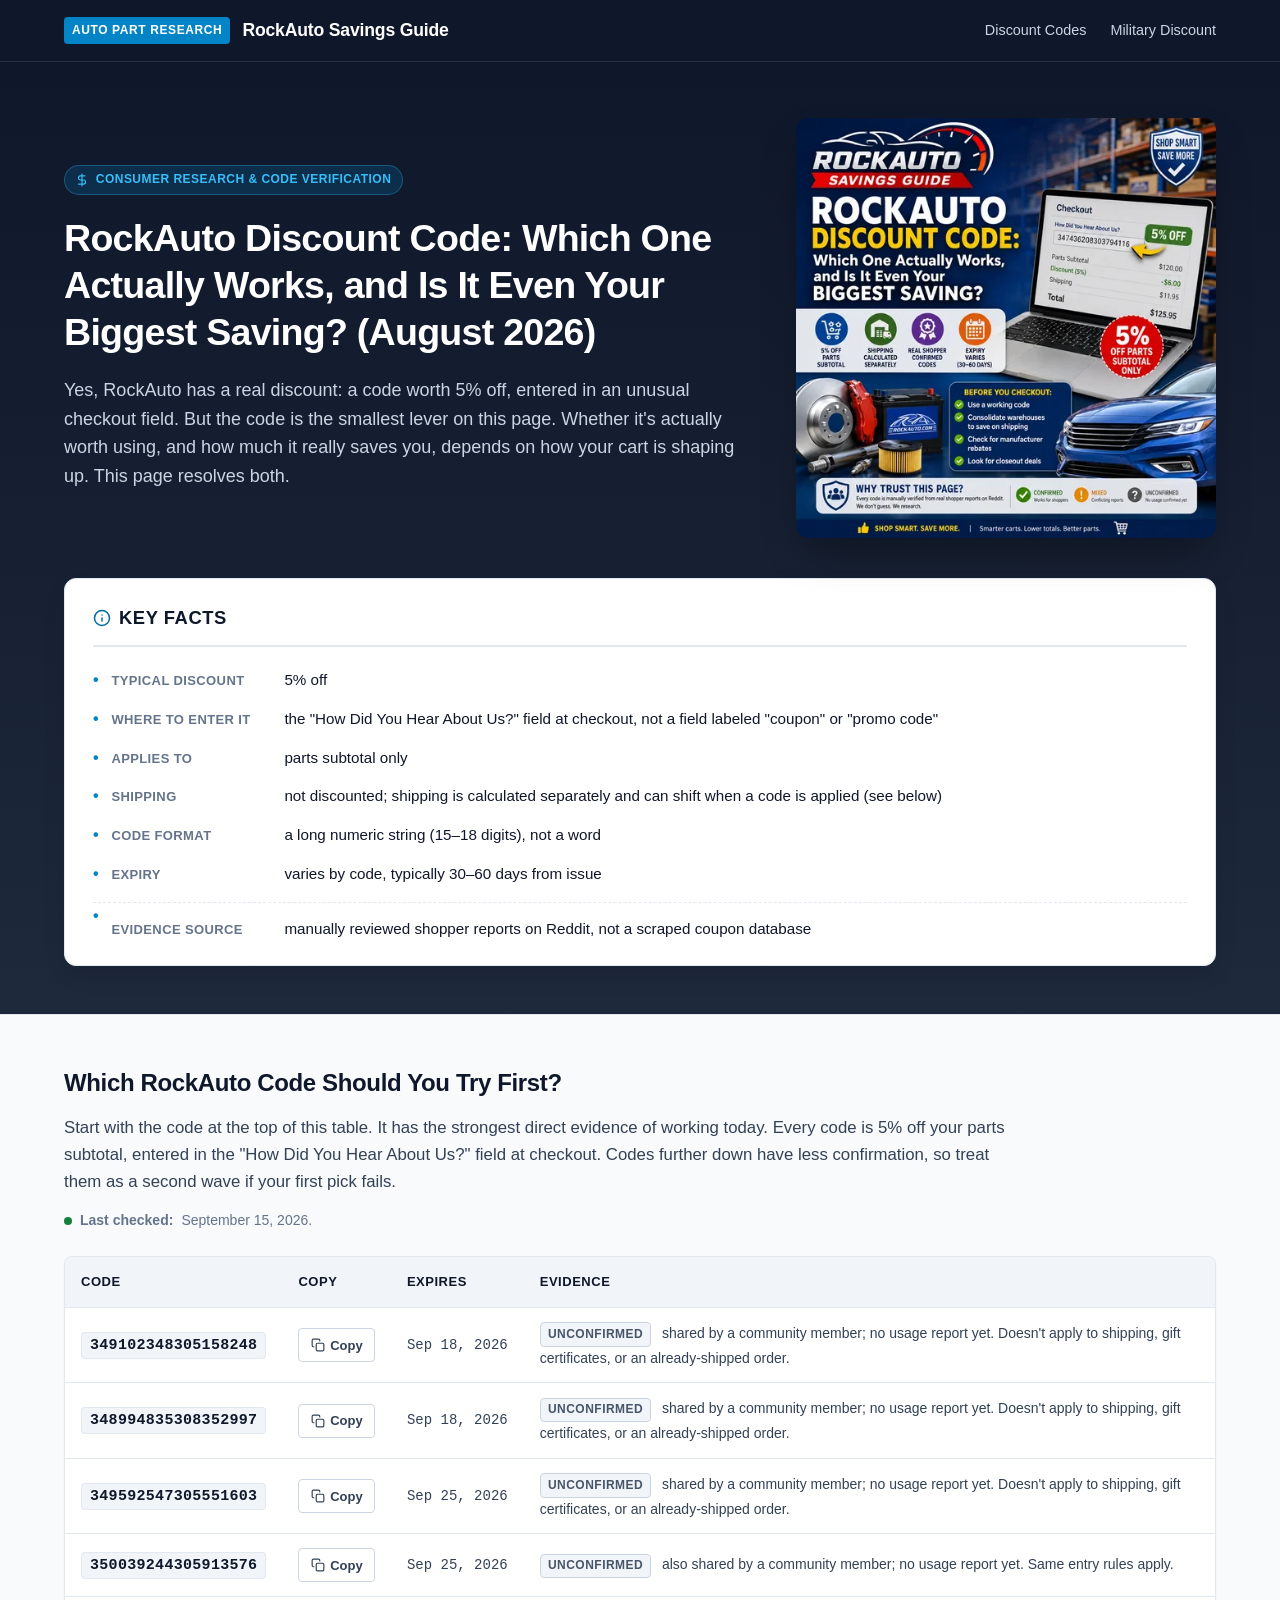
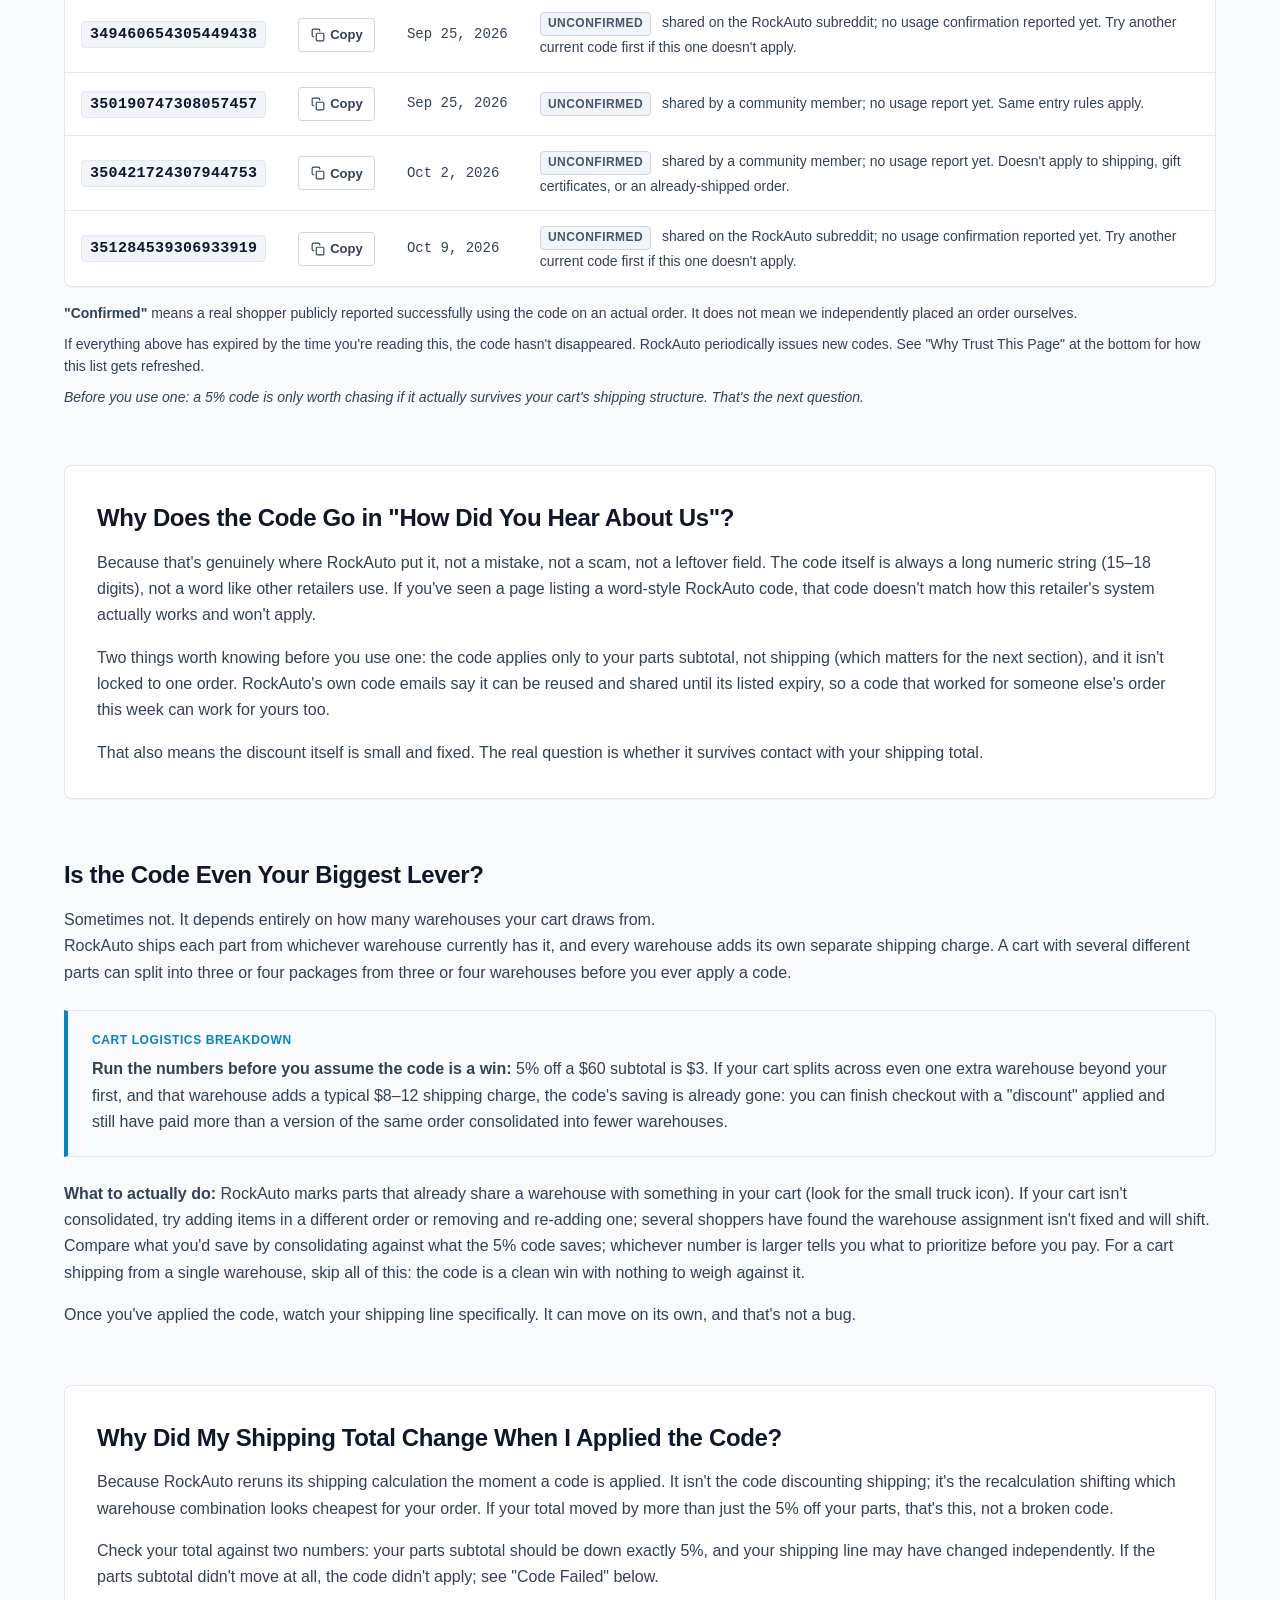
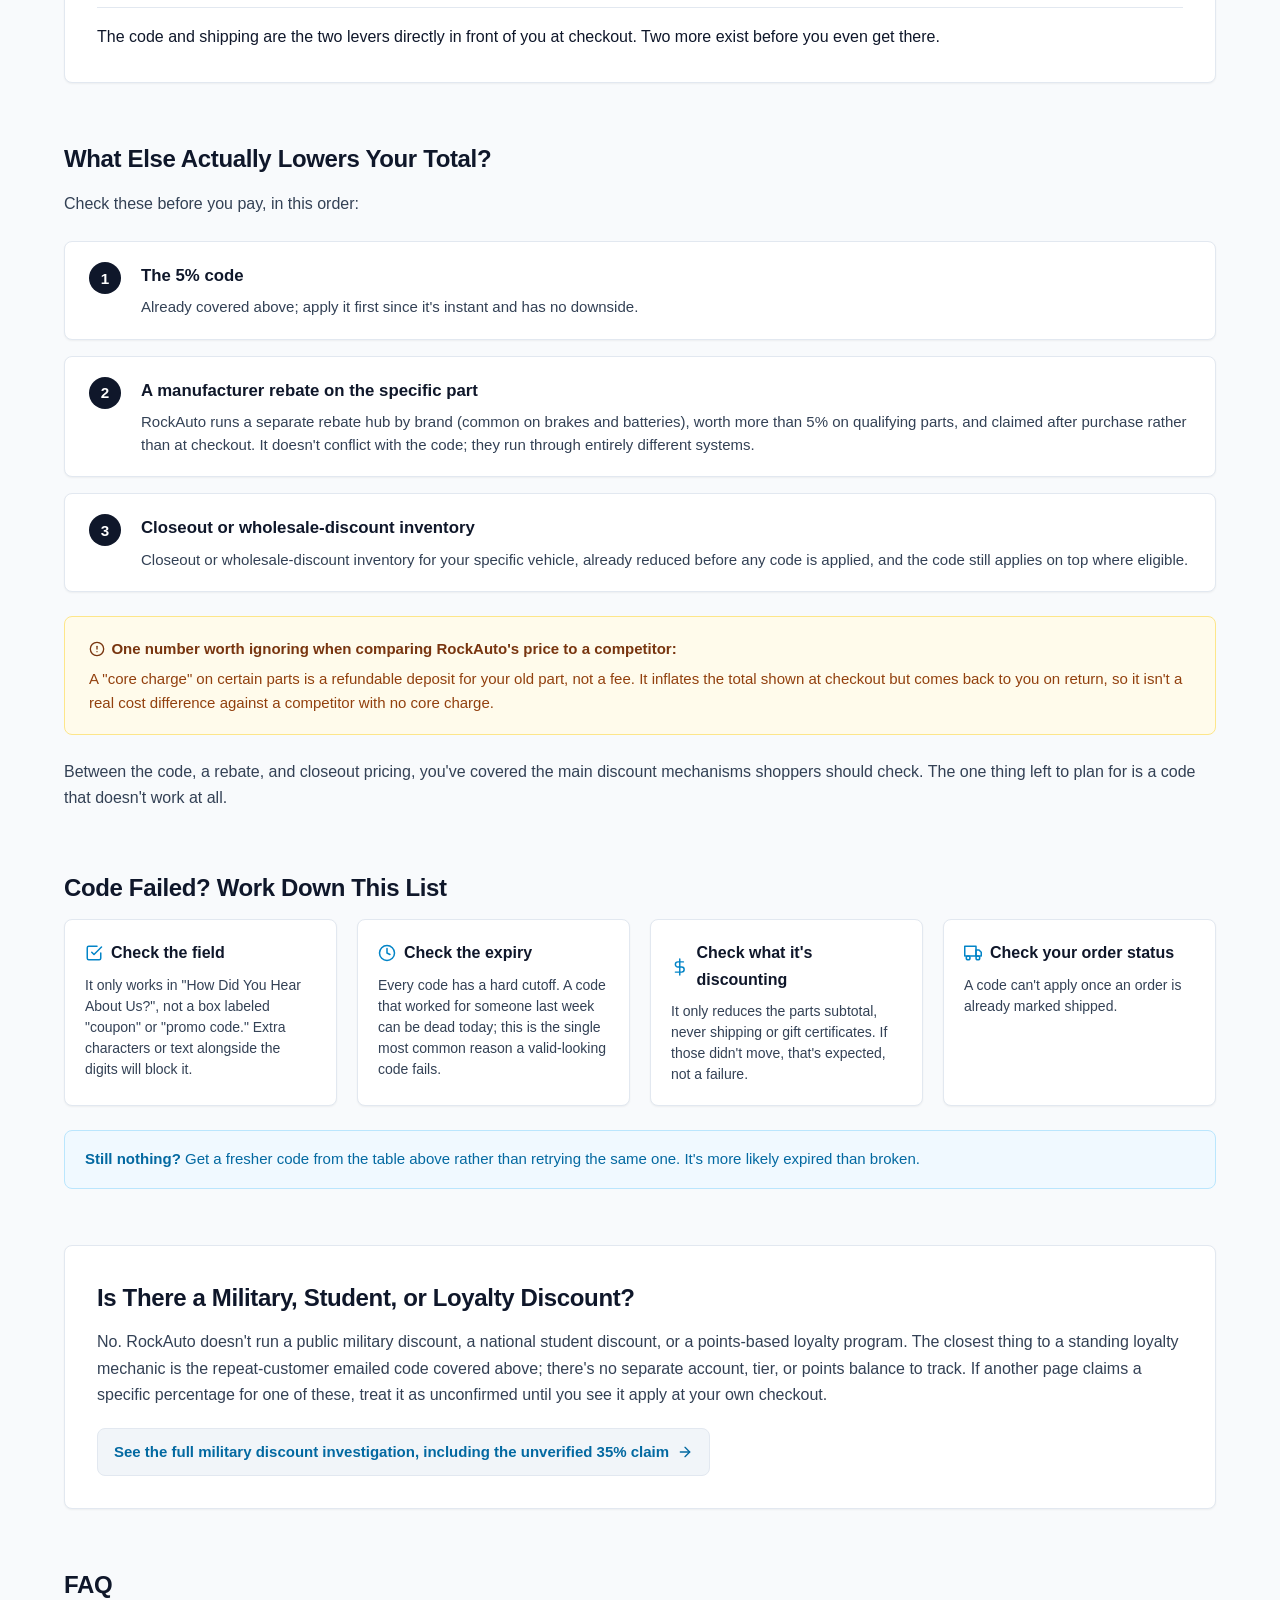
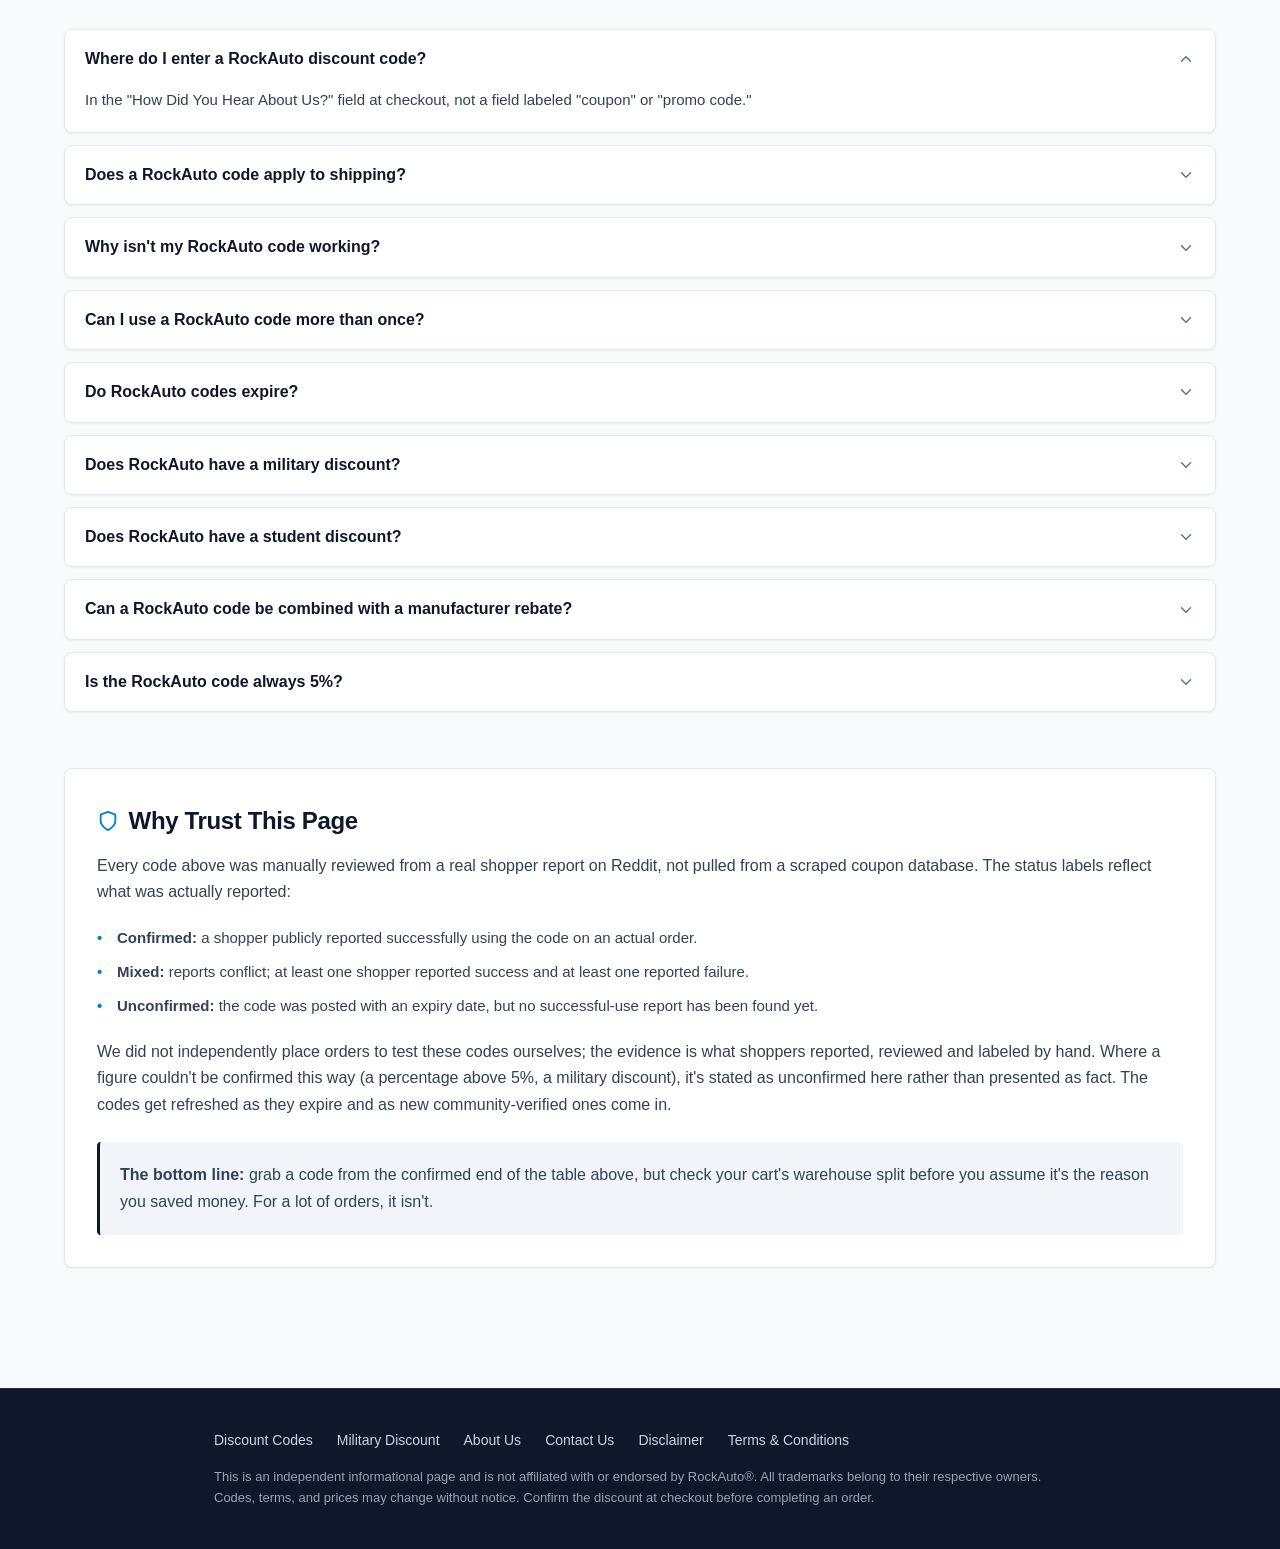
==== commit baa9b441: "Mark first code as community shared, consistent with rest" ====
--- a/index.html
+++ b/index.html
@@ -226,8 +226,8 @@
                 </td>
                 <td class="cell-expires">Sep 18, 2026</td>
                 <td class="cell-evidence">
-                  <span class="status-pill status-confirmed">Confirmed</span>
-                  <span class="evidence-text">several shoppers reported savings ($5, 89 cents, $3); one noted laptop copy formatting issues but confirmed the code worked when entered manually.</span>
+                  <span class="status-pill status-unconfirmed">Unconfirmed</span>
+                  <span class="evidence-text">shared by a community member; no usage report yet. Doesn't apply to shipping, gift certificates, or an already-shipped order.</span>
                 </td>
               </tr>
               <tr>
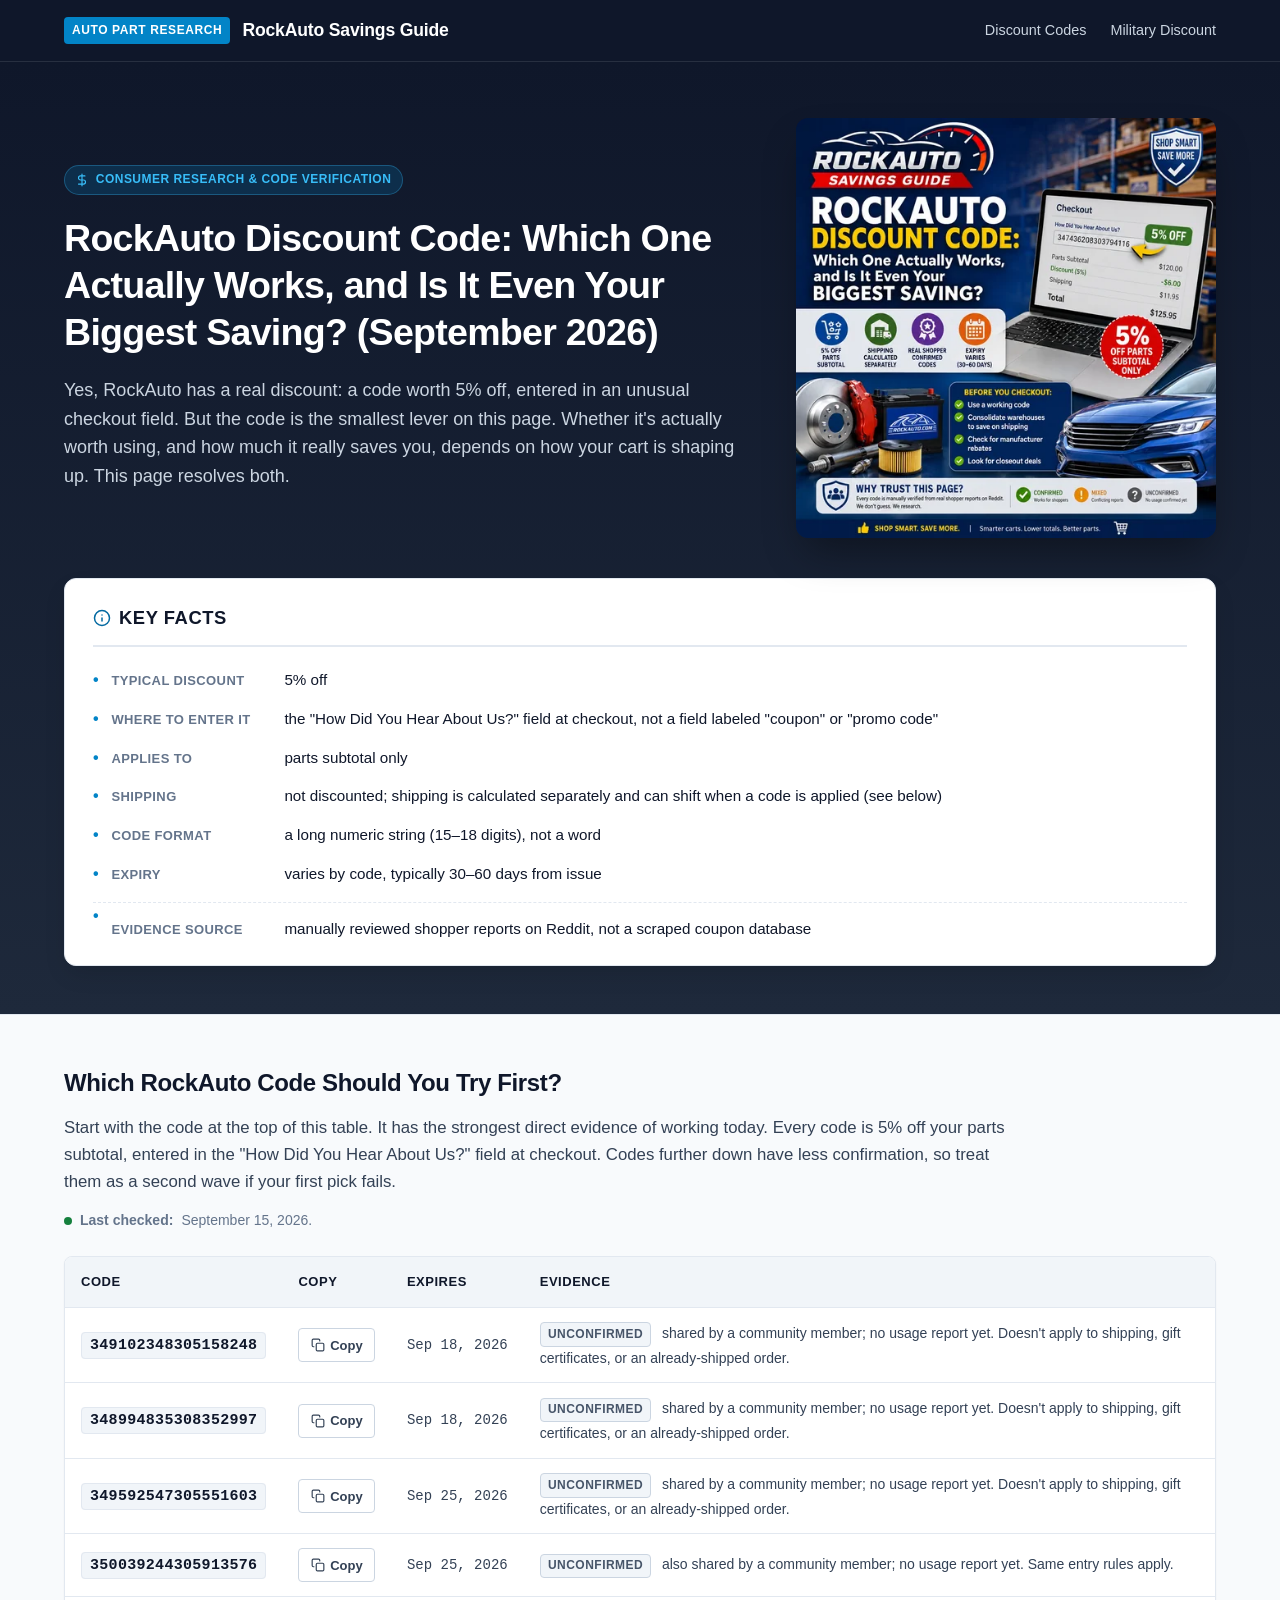
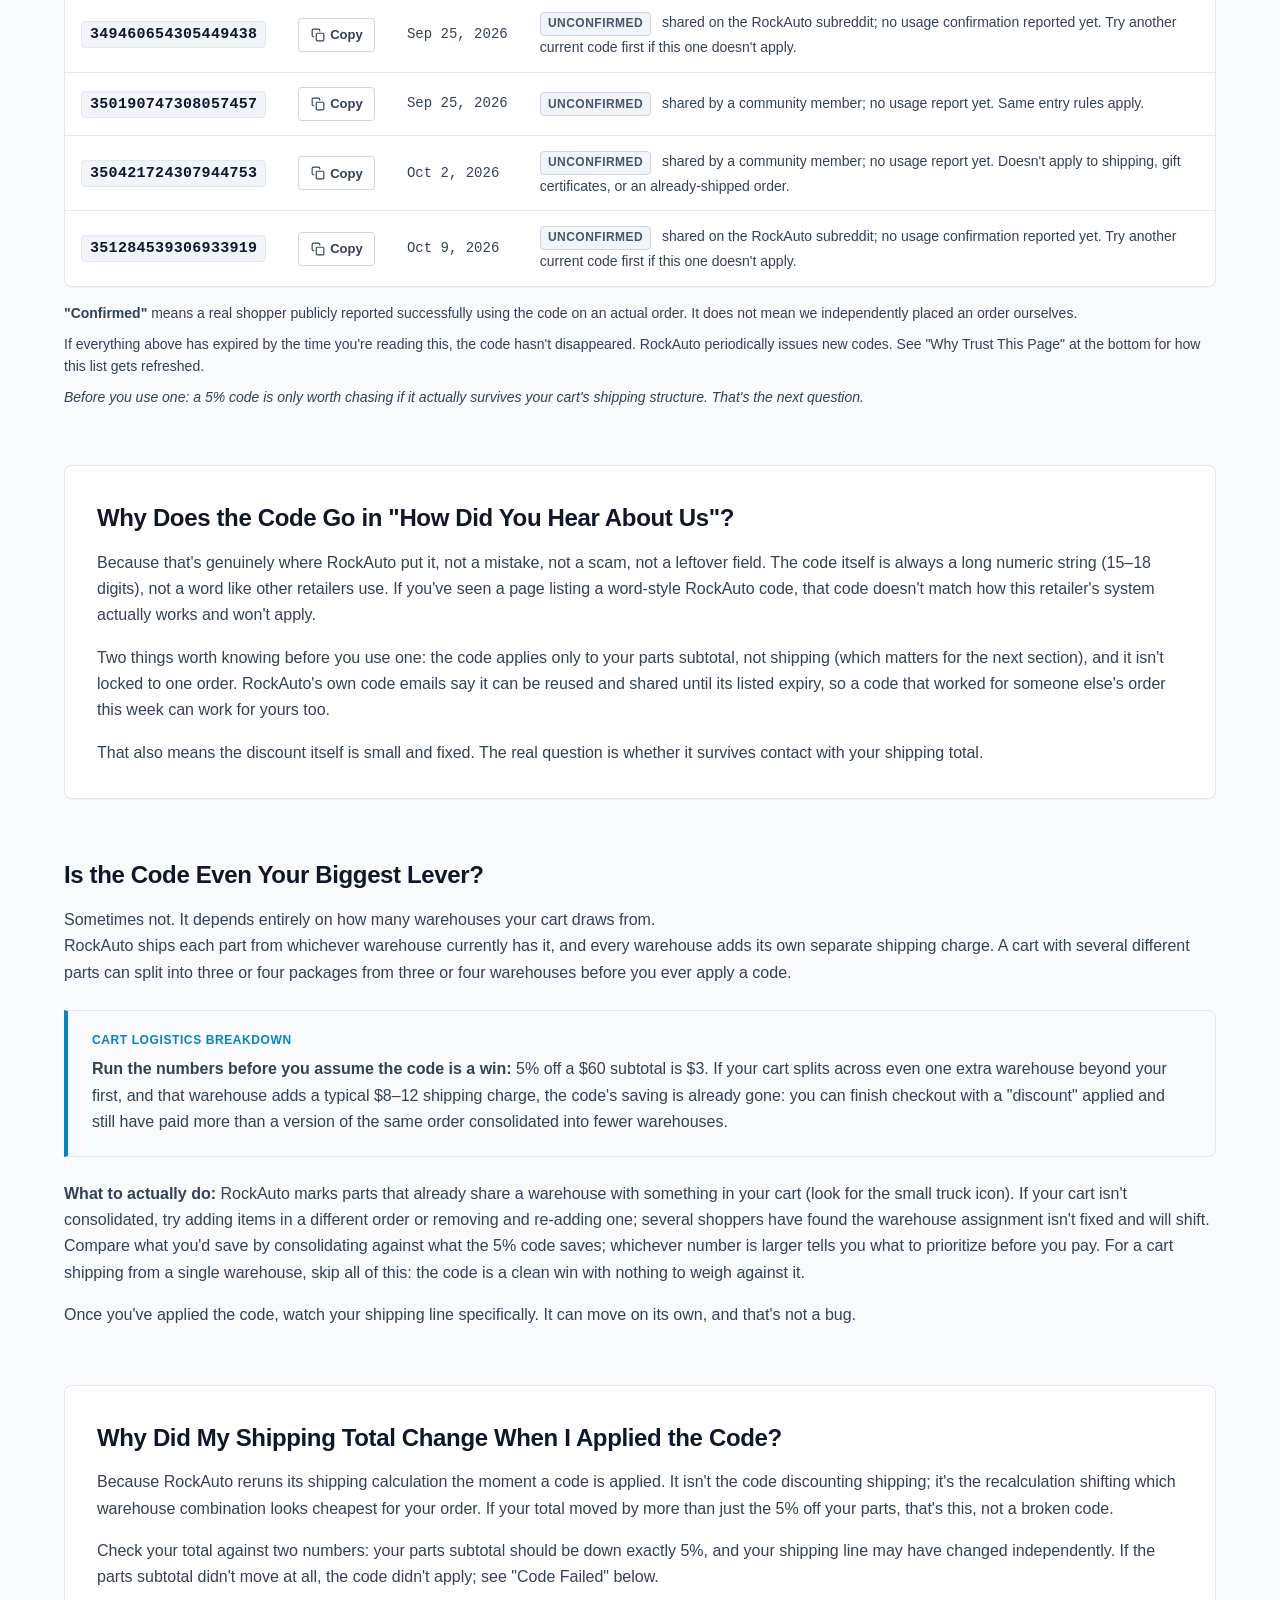
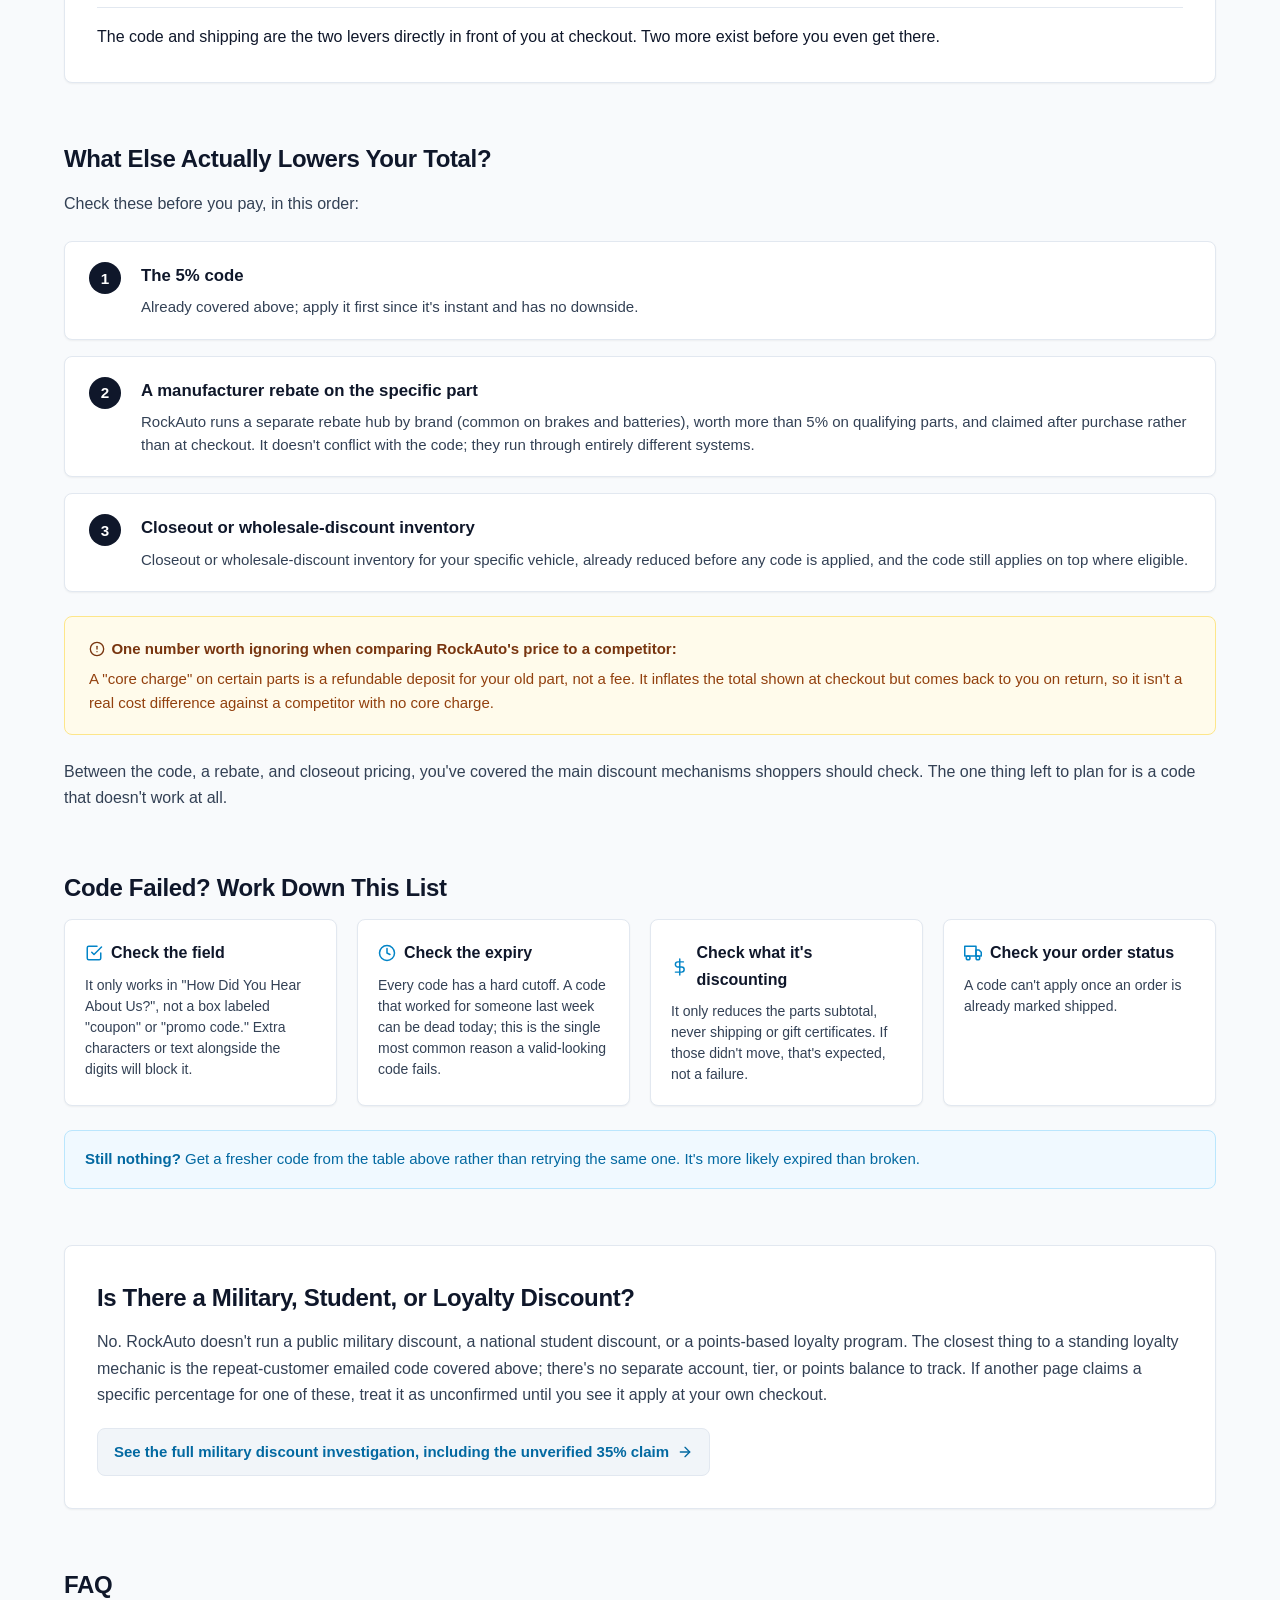
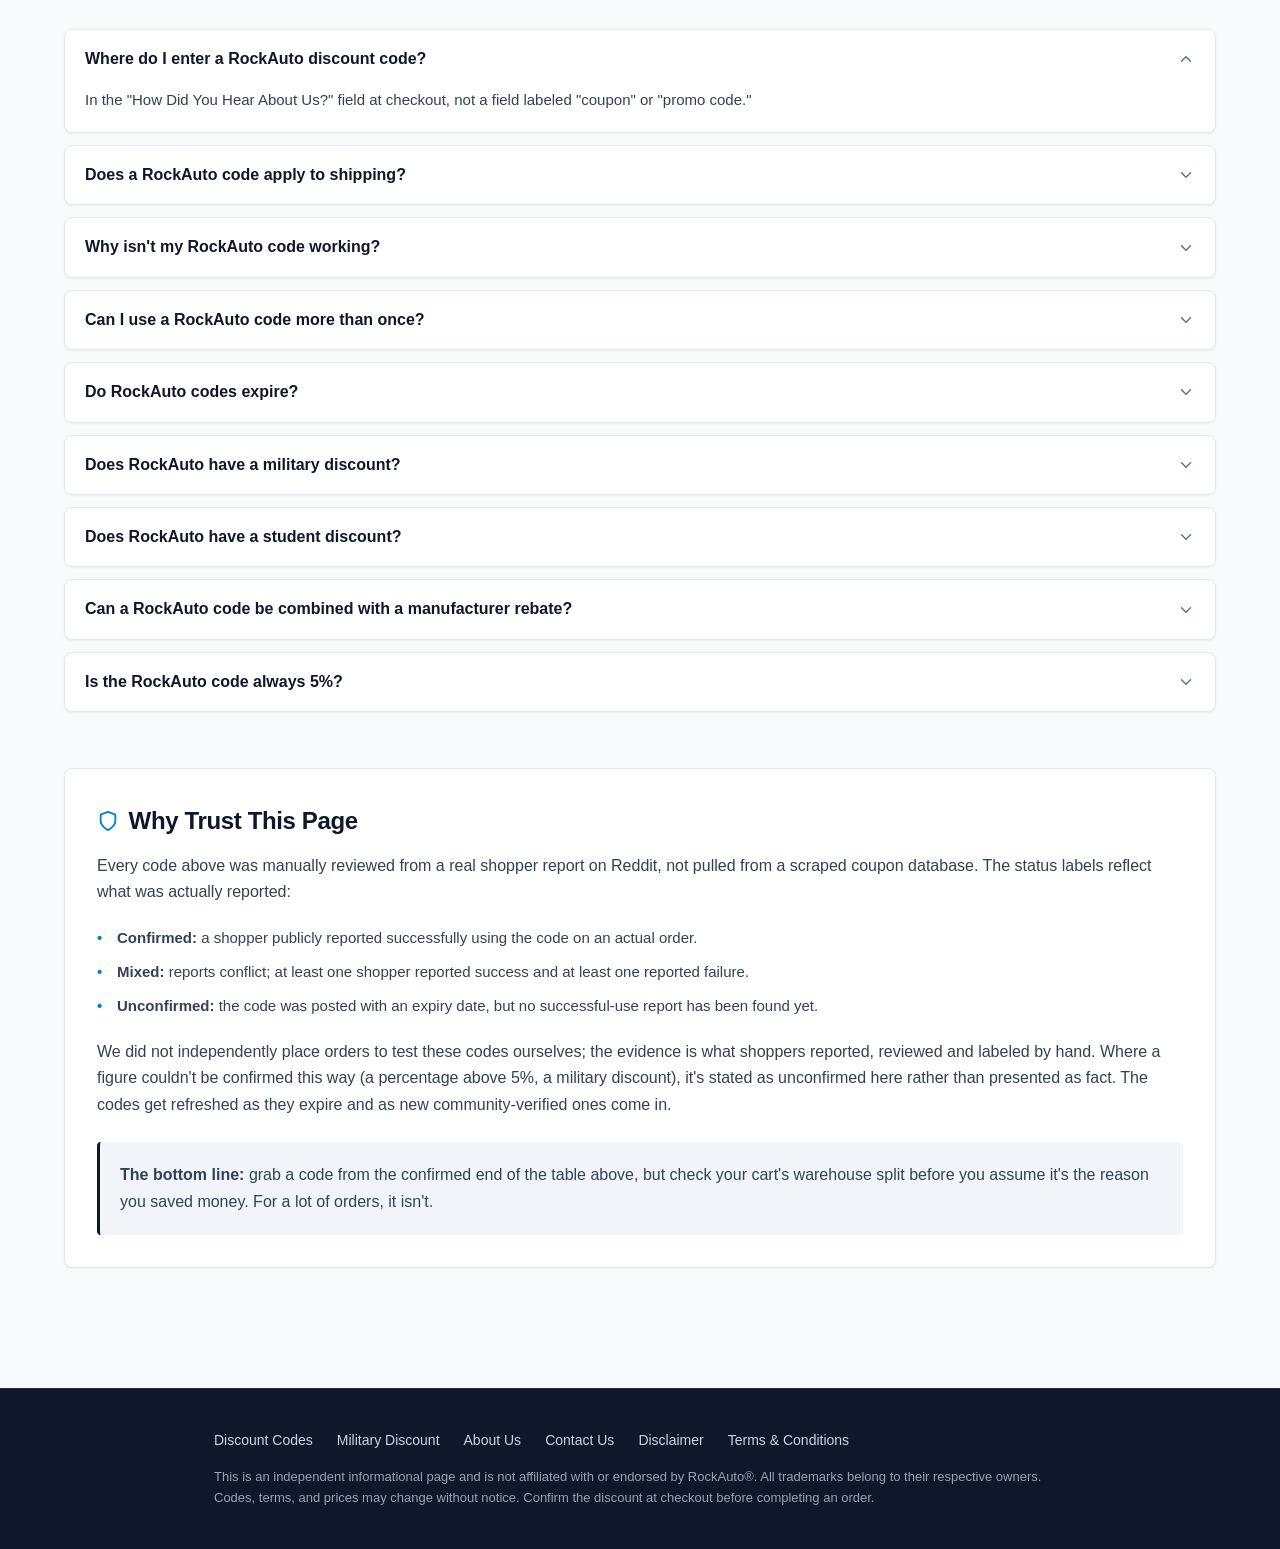
==== commit 870f3dbe: "Update page title to September 2026" ====
--- a/index.html
+++ b/index.html
@@ -4,13 +4,13 @@
   <meta charset="UTF-8">
   <meta name="viewport" content="width=device-width, initial-scale=1.0">
   <meta name="google-site-verification" content="JGPk4Vk0Q4pEKXxy5RO5TqaelHjsWTm4sKKvyZbC3xo" />
-  <title>RockAuto Discount Code: Which One Actually Works, and Is It Even Your Biggest Saving? (August 2026)</title>
+  <title>RockAuto Discount Code: Which One Actually Works, and Is It Even Your Biggest Saving? (September 2026)</title>
   <meta name="description" content="Manually reviewed RockAuto 5% discount codes, checkout redemption instructions, shipping calculation impacts, and warehouse consolidation savings.">
   <link rel="canonical" href="https://rockatoscoupons.us/">
   <link rel="icon" type="image/svg+xml" href="favicon/favicon.svg">
   <link rel="manifest" href="favicon/site.webmanifest">
   <meta property="og:type" content="article">
-  <meta property="og:title" content="RockAuto Discount Code: Which One Actually Works, and Is It Even Your Biggest Saving? (August 2026)">
+  <meta property="og:title" content="RockAuto Discount Code: Which One Actually Works, and Is It Even Your Biggest Saving? (September 2026)">
   <meta property="og:description" content="Manually reviewed RockAuto 5% discount codes, checkout instructions, shipping calculation impacts, and warehouse consolidation savings.">
   <meta property="og:url" content="https://rockatoscoupons.us/">
   <meta property="og:site_name" content="RockAuto Savings Research">
@@ -21,7 +21,7 @@
     "@graph": [
       {
         "@type": "Article",
-        "headline": "RockAuto Discount Code: Which One Actually Works, and Is It Even Your Biggest Saving? (August 2026)",
+        "headline": "RockAuto Discount Code: Which One Actually Works, and Is It Even Your Biggest Saving? (September 2026)",
         "description": "Yes, RockAuto has a real discount: a code worth 5% off, entered in an unusual checkout field. But the code is the smallest lever on this page. Whether it's actually worth using, and how much it really saves you, depends on how your cart is shaping up.",
         "datePublished": "2026-08-20",
         "dateModified": "2026-08-20",
@@ -141,7 +141,7 @@
             <svg width="14" height="14" viewBox="0 0 24 24" fill="none" stroke="currentColor" stroke-width="2" stroke-linecap="round" stroke-linejoin="round" aria-hidden="true"><path d="M12 2v20M17 5H9.5a3.5 3.5 0 0 0 0 7h5a3.5 3.5 0 0 1 0 7H6"/></svg>
             Consumer Research &amp; Code Verification
           </div>
-          <h1 class="hero-title">RockAuto Discount Code: Which One Actually Works, and Is It Even Your Biggest Saving? (August 2026)</h1>
+          <h1 class="hero-title">RockAuto Discount Code: Which One Actually Works, and Is It Even Your Biggest Saving? (September 2026)</h1>
           <p class="hero-lead">
             Yes, RockAuto has a real discount: a code worth 5% off, entered in an unusual checkout field. But the code is the smallest lever on this page. Whether it's actually worth using, and how much it really saves you, depends on how your cart is shaping up. This page resolves both.
           </p>
